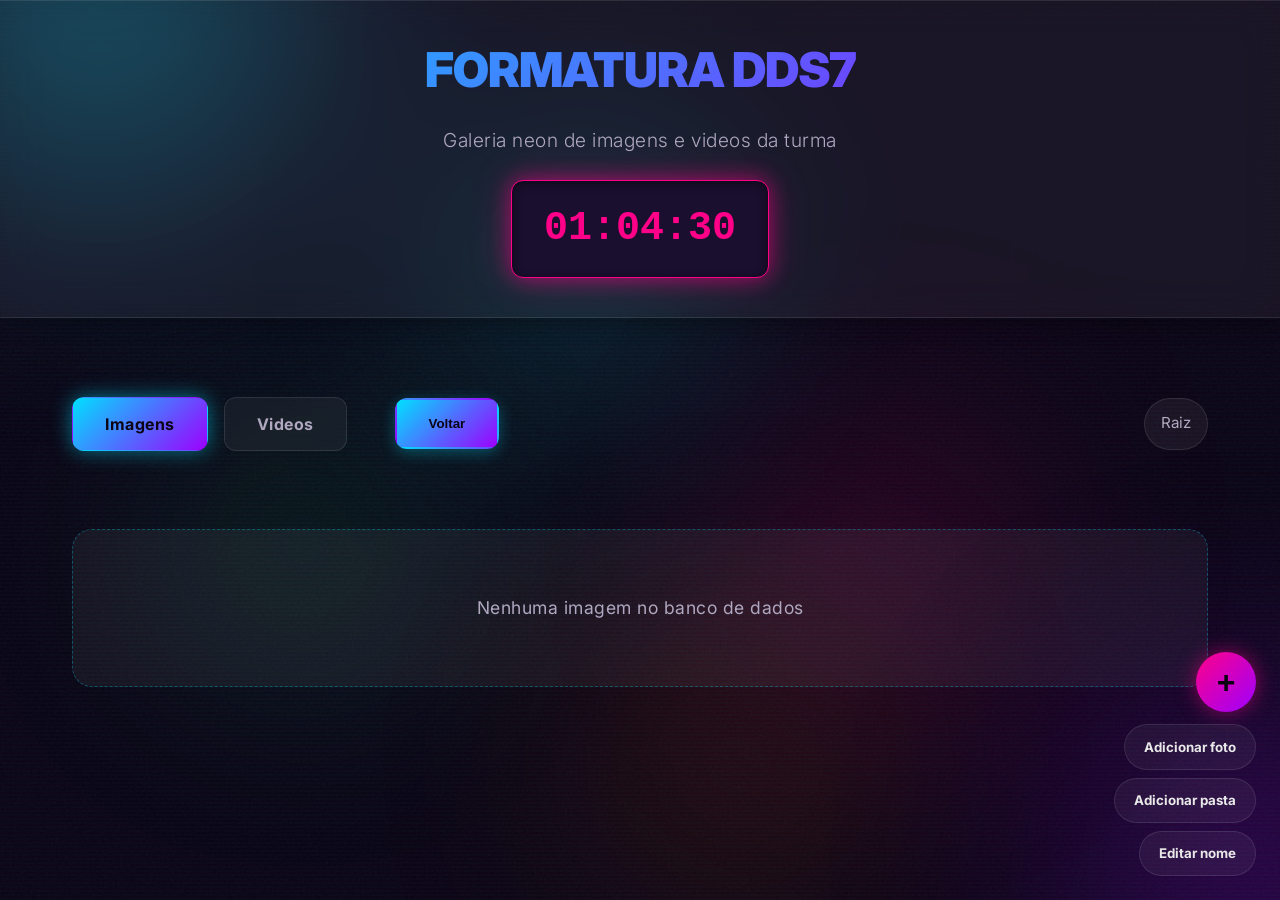
==== index.html @ ad230192 "inicio" ====
<!doctype html>
<html lang="pt-BR">
<head>
  <meta charset="UTF-8" />
  <meta name="viewport" content="width=device-width, initial-scale=1.0" />
  <title>GALERIA // DDS7</title>
  <link rel="preconnect" href="https://fonts.googleapis.com" />
  <link rel="preconnect" href="https://fonts.gstatic.com" crossorigin />
  <link href="https://fonts.googleapis.com/css2?family=Inter:wght@300;400;500;700;900&display=swap" rel="stylesheet" />
  <link rel="stylesheet" href="style.css" />
</head>
<body>
  <!-- Decorações de fundo do design system -->
  <div class="background-decoration" aria-hidden="true">
    <span class="gradient-orb orb-1"></span>
    <span class="gradient-orb orb-2"></span>
    <span class="gradient-orb orb-3"></span>
    <span class="gradient-orb orb-4"></span>
    <span class="gradient-orb orb-5"></span>
    <span class="gradient-orb orb-6"></span>
  </div>

  <div class="particles" aria-hidden="true">
    <span class="particle"></span>
    <span class="particle"></span>
    <span class="particle"></span>
    <span class="particle"></span>
    <span class="particle"></span>
    <span class="particle"></span>
    <span class="particle"></span>
    <span class="particle"></span>
    <span class="particle"></span>
    <span class="particle"></span>
    <span class="particle"></span>
    <span class="particle"></span>
    <span class="particle"></span>
    <span class="particle"></span>
    <span class="particle"></span>
  </div>

  <header class="header">
    <h1>FORMATURA DDS7</h1>
    <p>Galeria neon de imagens e videos da turma</p>
    <div id="clock" class="clock">00:00:00</div>
  </header>

  <main class="page">
    <div class="toolbar">
      <div class="toolbar-left">
        <div class="tabs" role="tablist" aria-label="Tipos de arquivo">
          <button class="tab-btn active" role="tab" aria-selected="true" aria-controls="panel-imagens" id="tab-imagens" data-tab="imagens">
            Imagens
          </button>
          <button class="tab-btn" role="tab" aria-selected="false" aria-controls="panel-videos" id="tab-videos" data-tab="videos">
            Videos
          </button>
        </div>
        <button id="backBtn" class="back-button" type="button" hidden>Voltar</button>
      </div>
      <div class="toolbar-right">
        <div id="folderPath" class="folder-path">Raiz</div>
      </div>
    </div>

    <section class="content">
      <div class="panel active" id="panel-imagens" role="tabpanel" aria-labelledby="tab-imagens">
        <div id="imageGallery" class="gallery-grid" aria-live="polite"></div>
        <p id="emptyImages" class="empty-state">Nenhuma imagem no banco de dados</p>
      </div>

      <div class="panel" id="panel-videos" role="tabpanel" aria-labelledby="tab-videos" hidden>
        <div id="videoGallery" class="gallery-grid" aria-live="polite"></div>
        <p id="emptyVideos" class="empty-state">Nenhum video no banco de dados</p>
      </div>
    </section>
  </main>

  <input id="fileInput" type="file" multiple hidden />

  <div class="fab-container" aria-label="Ações rápidas">
    <button id="fabToggleBtn" class="fab-btn" type="button" aria-expanded="false" aria-label="Abrir menu de ações">+</button>
    <div id="fabMenu" class="fab-menu" hidden>
      <button id="fabAddPhoto" class="fab-item" type="button">Adicionar foto</button>
      <button id="fabAddFolder" class="fab-item" type="button">Adicionar pasta</button>
      <button id="fabEditName" class="fab-item" type="button">Editar nome</button>
    </div>
  </div>

  <!-- Lightbox -->
  <div id="imageModal" class="modal" hidden>
    <div class="lightbox" role="dialog" aria-modal="true" aria-label="Visualizacao ampliada">
      <button id="closeImageModal" class="close-lightbox" type="button" aria-label="Fechar visualizacao">&times;</button>
      <div class="lightbox-stage">
        <button id="prevImageBtn" class="lightbox-nav lightbox-nav-prev" type="button" aria-label="Imagem anterior">&#8249;</button>
        <img id="lightboxImage" alt="Imagem ampliada" />
        <button id="nextImageBtn" class="lightbox-nav lightbox-nav-next" type="button" aria-label="Proxima imagem">&#8250;</button>
      </div>
      <p id="lightboxCaption"></p>
    </div>
  </div>

  <script src="script.js"></script>
</body>
</html>
---- style.css ----
/*
 * ============================================
 * ENHANCED CYBERPUNK LEARNING PLATFORM V2.0
 * Combinação de estética neon com plataforma educacional
 * Nova versão com recursos avançados e animações incríveis
 * ============================================
 */

/* ============================================
 * VARIÁVEIS DE DESIGN SYSTEM EXPANDIDAS
 * ============================================ */
:root {
  /* Cores Base - Fundo Escuro */
  --bg-dark-primary: #0a0414;
  --bg-dark-secondary: #1a0f2e;
  --bg-dark-tertiary: #2a1f3e;
  --bg-dark-quaternary: #3a2f4e;

  /* Cores Neon - Acentos Vibrantes */
  --color-electric-blue: #00e0ff;
  --color-cyber-purple: #9d00ff;
  --color-neon-pink: #ff0088;
  --color-neon-green: #00ff88;
  --color-neon-yellow: #ffea00;
  --color-neon-orange: #ff6b00;
  --color-neon-red: #ff0055;
  --color-neon-cyan: #00ffff;
  --color-neon-magenta: #ff00ff;

  /* Gradientes Dinâmicos */
  --gradient-primary: linear-gradient(135deg, var(--color-electric-blue), var(--color-cyber-purple));
  --gradient-secondary: linear-gradient(135deg, var(--color-neon-pink), var(--color-cyber-purple));
  --gradient-accent: linear-gradient(135deg, var(--color-neon-green), var(--color-electric-blue));
  --gradient-warm: linear-gradient(135deg, var(--color-neon-orange), var(--color-neon-pink));
  --gradient-rainbow: linear-gradient(
    135deg,
    var(--color-electric-blue),
    var(--color-cyber-purple),
    var(--color-neon-pink),
    var(--color-neon-orange)
  );
  --gradient-matrix: linear-gradient(180deg, var(--color-neon-green), var(--color-electric-blue));

  /* Fundos com Transparência */
  --bg-card-vibrant: linear-gradient(145deg, rgba(0, 224, 255, 0.08), rgba(157, 0, 255, 0.12));
  --bg-input-vibrant: rgba(0, 224, 255, 0.06);
  --bg-glass: rgba(255, 255, 255, 0.05);
  --bg-glass-hover: rgba(255, 255, 255, 0.08);
  --bg-glass-strong: rgba(255, 255, 255, 0.12);

  /* Cores de Texto */
  --text-light: #e8e8e8;
  --text-muted: #b0a8c0;
  --text-dark: #0a0414;
  --text-accent: var(--color-electric-blue);

  /* Bordas e Sombras */
  --border-vibrant: rgba(0, 224, 255, 0.3);
  --border-subtle: rgba(255, 255, 255, 0.1);
  --shadow-neon-blue: 0 0 20px rgba(0, 224, 255, 0.5);
  --shadow-neon-purple: 0 0 20px rgba(157, 0, 255, 0.5);
  --shadow-neon-pink: 0 0 20px rgba(255, 0, 136, 0.5);
  --shadow-neon-green: 0 0 20px rgba(0, 255, 136, 0.5);
  --shadow-card: 0 10px 40px rgba(0, 0, 0, 0.6);
  --shadow-card-hover: 0 15px 50px rgba(0, 0, 0, 0.8);
  --shadow-intense: 0 0 50px currentColor;

  /* Espaçamento e Tamanhos */
  --spacing-xs: 0.5rem;
  --spacing-sm: 1rem;
  --spacing-md: 1.5rem;
  --spacing-lg: 2rem;
  --spacing-xl: 3rem;
  --spacing-xxl: 4rem;
  --border-radius-sm: 8px;
  --border-radius-md: 12px;
  --border-radius-lg: 20px;
  --border-radius-xl: 30px;

  /* Transições */
  --transition-fast: 0.2s ease;
  --transition-normal: 0.3s ease;
  --transition-slow: 0.5s ease;
  --transition-bounce: 0.5s cubic-bezier(0.68, -0.55, 0.265, 1.55);
}

/* ============================================
 * RESET E BASE
 * ============================================ */
* {
  margin: 0;
  padding: 0;
  box-sizing: border-box;
}

html {
  scroll-behavior: smooth;
}

body {
  font-family: "Inter", "Segoe UI", system-ui, -apple-system, sans-serif;
  background-color: var(--bg-dark-primary);
  color: var(--text-light);
  min-height: 100vh;
  line-height: 1.6;
  overflow-x: hidden;
  position: relative;
  -webkit-font-smoothing: antialiased;
  -moz-osx-font-smoothing: grayscale;
}

/* Efeito de Granulação de Fundo melhorado */
body::after {
  content: "";
  position: fixed;
  top: 0;
  left: 0;
  width: 100%;
  height: 100%;
  background-image: url('data:image/svg+xml;utf8,<svg xmlns="http://www.w3.org/2000/svg" viewBox="0 0 500 500"><filter id="noise"><feTurbulence type="fractalNoise" baseFrequency="0.7" numOctaves="4" stitchTiles="stitch"/><feColorMatrix type="saturate" values="0"/></filter><rect width="100%" height="100%" filter="url(%23noise)" opacity="0.04"/></svg>');
  pointer-events: none;
  z-index: 1;
  animation: grainShift 8s steps(10) infinite;
}

@keyframes grainShift {
  0%,
  100% {
    transform: translate(0, 0);
  }
  10% {
    transform: translate(-5%, -10%);
  }
  20% {
    transform: translate(-15%, 5%);
  }
  30% {
    transform: translate(7%, -25%);
  }
  40% {
    transform: translate(-5%, 25%);
  }
  50% {
    transform: translate(15%, 10%);
  }
  60% {
    transform: translate(15%, -15%);
  }
  70% {
    transform: translate(-10%, 15%);
  }
  80% {
    transform: translate(5%, -5%);
  }
  90% {
    transform: translate(-15%, -25%);
  }
}

/* Scanlines cyberpunk adicionadas */
body::before {
  content: "";
  position: fixed;
  top: 0;
  left: 0;
  width: 100%;
  height: 100%;
  background: repeating-linear-gradient(
    0deg,
    transparent 0px,
    rgba(0, 224, 255, 0.03) 1px,
    transparent 2px,
    transparent 4px
  );
  pointer-events: none;
  z-index: 2;
  animation: scanline 8s linear infinite;
}

@keyframes scanline {
  0% {
    transform: translateY(0);
  }
  100% {
    transform: translateY(10px);
  }
}

/* ============================================
 * SISTEMA DE PARTÍCULAS FLUTUANTES MELHORADO
 * ============================================ */
.particles {
  position: fixed;
  top: 0;
  left: 0;
  width: 100%;
  height: 100%;
  z-index: 2;
  pointer-events: none;
  overflow: hidden;
}

.particle {
  position: absolute;
  width: 4px;
  height: 4px;
  background: var(--color-electric-blue);
  border-radius: 50%;
  box-shadow: 0 0 10px currentColor, 0 0 20px currentColor, 0 0 30px currentColor;
  animation: particleFloat 15s infinite ease-in-out;
  opacity: 0;
}

.particle:nth-child(odd) {
  background: var(--color-cyber-purple);
}

.particle:nth-child(3n) {
  background: var(--color-neon-pink);
}

.particle:nth-child(5n) {
  background: var(--color-neon-green);
  width: 3px;
  height: 3px;
}

/* Variações de animação para cada partícula */
.particle:nth-child(1) {
  left: 5%;
  animation-delay: 0s;
  animation-duration: 12s;
}
.particle:nth-child(2) {
  left: 15%;
  animation-delay: 2s;
  animation-duration: 15s;
}
.particle:nth-child(3) {
  left: 25%;
  animation-delay: 4s;
  animation-duration: 18s;
}
.particle:nth-child(4) {
  left: 35%;
  animation-delay: 1s;
  animation-duration: 14s;
}
.particle:nth-child(5) {
  left: 45%;
  animation-delay: 3s;
  animation-duration: 16s;
}
.particle:nth-child(6) {
  left: 55%;
  animation-delay: 5s;
  animation-duration: 13s;
}
.particle:nth-child(7) {
  left: 65%;
  animation-delay: 2.5s;
  animation-duration: 17s;
}
.particle:nth-child(8) {
  left: 75%;
  animation-delay: 4.5s;
  animation-duration: 15s;
}
.particle:nth-child(9) {
  left: 85%;
  animation-delay: 1.5s;
  animation-duration: 19s;
}
.particle:nth-child(10) {
  left: 95%;
  animation-delay: 3.5s;
  animation-duration: 14s;
}
.particle:nth-child(11) {
  left: 10%;
  animation-delay: 6s;
  animation-duration: 20s;
}
.particle:nth-child(12) {
  left: 30%;
  animation-delay: 7s;
  animation-duration: 13s;
}
.particle:nth-child(13) {
  left: 50%;
  animation-delay: 8s;
  animation-duration: 16s;
}
.particle:nth-child(14) {
  left: 70%;
  animation-delay: 9s;
  animation-duration: 14s;
}
.particle:nth-child(15) {
  left: 90%;
  animation-delay: 10s;
  animation-duration: 18s;
}

@keyframes particleFloat {
  0% {
    transform: translateY(100vh) scale(0) rotate(0deg);
    opacity: 0;
  }
  10% {
    opacity: 1;
  }
  90% {
    opacity: 1;
  }
  100% {
    transform: translateY(-100vh) scale(1.5) rotate(360deg);
    opacity: 0;
  }
}

/* ============================================
 * DECORAÇÕES DE FUNDO - ORBS FLUTUANTES MELHORADOS
 * ============================================ */
.background-decoration {
  position: fixed;
  top: 0;
  left: 0;
  width: 100%;
  height: 100%;
  z-index: 0;
  pointer-events: none;
  overflow: hidden;
}

.gradient-orb {
  position: absolute;
  border-radius: 50%;
  filter: blur(120px);
  opacity: 0.4;
  animation: orbFloat 30s infinite ease-in-out;
  will-change: transform;
}

@keyframes orbFloat {
  0%,
  100% {
    transform: translate(0, 0) scale(1);
    opacity: 0.4;
  }
  25% {
    opacity: 0.5;
  }
  33% {
    transform: translate(80px, -60px) scale(1.1);
  }
  50% {
    opacity: 0.35;
  }
  66% {
    transform: translate(-70px, 50px) scale(0.9);
  }
  75% {
    opacity: 0.45;
  }
}

.orb-1 {
  background: radial-gradient(circle, var(--color-electric-blue) 0%, transparent 70%);
  width: 600px;
  height: 600px;
  top: -300px;
  left: -200px;
  animation-delay: 0s;
}

.orb-2 {
  background: radial-gradient(circle, var(--color-cyber-purple) 0%, transparent 70%);
  width: 550px;
  height: 550px;
  bottom: -250px;
  right: -250px;
  animation-delay: 10s;
}

.orb-3 {
  background: radial-gradient(circle, var(--color-neon-pink) 0%, transparent 70%);
  width: 400px;
  height: 400px;
  top: 40%;
  right: 15%;
  opacity: 0.3;
  animation-delay: 20s;
}

.orb-4 {
  background: radial-gradient(circle, var(--color-neon-green) 0%, transparent 70%);
  width: 350px;
  height: 350px;
  bottom: 20%;
  left: 10%;
  opacity: 0.25;
  animation-delay: 15s;
}

/* Novos orbs adicionados */
.orb-5 {
  background: radial-gradient(circle, var(--color-neon-orange) 0%, transparent 70%);
  width: 450px;
  height: 450px;
  top: 60%;
  left: 40%;
  opacity: 0.2;
  animation-delay: 25s;
}

.orb-6 {
  background: radial-gradient(circle, var(--color-neon-cyan) 0%, transparent 70%);
  width: 380px;
  height: 380px;
  top: 10%;
  right: 40%;
  opacity: 0.3;
  animation-delay: 30s;
}

/* ============================================
 * HEADER - CABEÇALHO PRINCIPAL APRIMORADO
 * ============================================ */
.header {
  background: var(--bg-glass);
  backdrop-filter: blur(20px) brightness(1.1);
  padding: var(--spacing-lg);
  text-align: center;
  box-shadow: 0 4px 20px rgba(0, 0, 0, 0.3), inset 0 1px 0 rgba(255, 255, 255, 0.1);
  border-bottom: 1px solid var(--border-subtle);
  position: relative;
  z-index: 100;
  animation: slideDown 0.6s ease-out;
  overflow: hidden;
}

/* Efeito de hologram scanning no header */
.header::after {
  content: "";
  position: absolute;
  top: -100%;
  left: 0;
  width: 100%;
  height: 100%;
  background: linear-gradient(180deg, transparent, rgba(0, 224, 255, 0.1), transparent);
  animation: hologramScan 6s ease-in-out infinite;
}

@keyframes hologramScan {
  0%,
  100% {
    top: -100%;
  }
  50% {
    top: 100%;
  }
}

@keyframes slideDown {
  from {
    transform: translateY(-100%);
    opacity: 0;
  }
  to {
    transform: translateY(0);
    opacity: 1;
  }
}

.header h1 {
  font-size: 3rem;
  font-weight: 900;
  background: var(--gradient-primary);
  -webkit-background-clip: text;
  -webkit-text-fill-color: transparent;
  background-clip: text;
  margin-bottom: var(--spacing-sm);
  animation: textGlow 3s ease-in-out infinite;
  letter-spacing: -1px;
  position: relative;
  z-index: 1;
}

@keyframes textGlow {
  0%,
  100% {
    filter: brightness(1) drop-shadow(0 0 10px rgba(0, 224, 255, 0.3));
  }
  50% {
    filter: brightness(1.3) drop-shadow(0 0 20px rgba(157, 0, 255, 0.5));
  }
}

.header p {
  color: var(--text-muted);
  font-size: 1.2rem;
  font-weight: 300;
  letter-spacing: 0.5px;
  position: relative;
  z-index: 1;
}

/* Relógio Digital Neon com mais efeitos */
.clock {
  margin-top: var(--spacing-md);
  font-size: 2.5rem;
  font-weight: 700;
  color: var(--color-neon-pink);
  font-family: "Courier New", "Consolas", monospace;
  background: var(--bg-dark-secondary);
  padding: var(--spacing-sm) var(--spacing-lg);
  border-radius: var(--border-radius-md);
  display: inline-block;
  box-shadow: inset 0 2px 10px rgba(0, 0, 0, 0.5), var(--shadow-neon-pink), 0 0 40px rgba(255, 0, 136, 0.3);
  border: 1px solid var(--color-neon-pink);
  position: relative;
  overflow: hidden;
  z-index: 1;
}

.clock::before {
  content: "";
  position: absolute;
  top: 0;
  left: -100%;
  width: 100%;
  height: 100%;
  background: linear-gradient(90deg, transparent, rgba(255, 0, 136, 0.3), transparent);
  animation: clockScan 3s linear infinite;
}

/* Efeito de digits pulsando */
.clock::after {
  content: "";
  position: absolute;
  inset: -2px;
  background: conic-gradient(from 180deg, var(--color-neon-pink), var(--color-neon-orange), var(--color-neon-pink));
  border-radius: var(--border-radius-md);
  z-index: -1;
  opacity: 0;
  animation: clockGlow 2s ease-in-out infinite;
}

@keyframes clockScan {
  to {
    left: 100%;
  }
}

@keyframes clockGlow {
  0%,
  100% {
    opacity: 0;
  }
  50% {
    opacity: 0.3;
  }
}

/* ============================================
 * CONTAINER E GRID DE CARDS
 * ============================================ */
.container {
  max-width: 1200px;
  margin: 0 auto;
  display: grid;
  grid-template-columns: repeat(auto-fit, minmax(300px, 1fr));
  gap: var(--spacing-lg);
  padding: var(--spacing-xl) var(--spacing-lg);
  position: relative;
  z-index: 10;
}

/* ============================================
 * CARDS - SISTEMA DE CARTÕES APRIMORADO
 * ============================================ */
.card {
  background: var(--bg-card-vibrant);
  backdrop-filter: blur(15px);
  padding: var(--spacing-lg);
  border-radius: var(--border-radius-lg);
  border: 1px solid var(--border-vibrant);
  box-shadow: var(--shadow-card);
  cursor: pointer;
  transition: all var(--transition-normal);
  position: relative;
  overflow: hidden;
  min-height: 180px;
  display: flex;
  flex-direction: column;
  animation: fadeInUp 0.6s ease-out backwards;
}

/* Animação de entrada escalonada */
.card:nth-child(1) {
  animation-delay: 0.1s;
}
.card:nth-child(2) {
  animation-delay: 0.2s;
}
.card:nth-child(3) {
  animation-delay: 0.3s;
}
.card:nth-child(4) {
  animation-delay: 0.4s;
}
.card:nth-child(5) {
  animation-delay: 0.5s;
}
.card:nth-child(6) {
  animation-delay: 0.6s;
}
.card:nth-child(7) {
  animation-delay: 0.7s;
}
.card:nth-child(8) {
  animation-delay: 0.8s;
}

@keyframes fadeInUp {
  from {
    opacity: 0;
    transform: translateY(30px);
  }
  to {
    opacity: 1;
    transform: translateY(0);
  }
}

/* Borda animada no hover melhorada */
.card::before {
  content: "";
  position: absolute;
  inset: -2px;
  border-radius: var(--border-radius-lg);
  background: conic-gradient(
    from 180deg at 50% 50%,
    var(--color-electric-blue) 0deg,
    var(--color-cyber-purple) 90deg,
    var(--color-neon-pink) 180deg,
    var(--color-neon-green) 270deg,
    var(--color-electric-blue) 360deg
  );
  opacity: 0;
  z-index: -1;
  transition: opacity var(--transition-normal);
  animation: borderRotate 8s linear infinite;
  animation-play-state: paused;
}

@keyframes borderRotate {
  to {
    transform: rotate(360deg);
  }
}

.card:hover::before {
  opacity: 0.7;
  animation-play-state: running;
}

/* Efeito de reflexo de luz ao passar o mouse */
.card::after {
  content: "";
  position: absolute;
  top: -50%;
  left: -50%;
  width: 200%;
  height: 200%;
  background: radial-gradient(circle, rgba(255, 255, 255, 0.15), transparent 50%);
  opacity: 0;
  transition: opacity var(--transition-normal);
  pointer-events: none;
}

.card:hover::after {
  opacity: 1;
  animation: lightSweep 1.5s ease-out;
}

@keyframes lightSweep {
  0% {
    transform: translate(-50%, -50%);
  }
  100% {
    transform: translate(50%, 50%);
  }
}

.card:hover {
  transform: translateY(-10px) scale(1.02);
  box-shadow: var(--shadow-card-hover), var(--shadow-neon-purple), 0 0 60px rgba(157, 0, 255, 0.4);
  border-color: var(--color-cyber-purple);
}

.card-icon {
  font-size: 3rem;
  margin-bottom: var(--spacing-sm);
  filter: drop-shadow(0 0 10px currentColor);
  animation: iconFloat 3s ease-in-out infinite;
  transition: all var(--transition-normal);
}

.card:hover .card-icon {
  filter: drop-shadow(0 0 20px currentColor) drop-shadow(0 0 40px currentColor);
  transform: scale(1.1) rotate(5deg);
}

@keyframes iconFloat {
  0%,
  100% {
    transform: translateY(0);
  }
  50% {
    transform: translateY(-8px);
  }
}

.card h2 {
  color: var(--text-light);
  font-size: 1.5rem;
  font-weight: 700;
  margin-bottom: var(--spacing-xs);
  text-shadow: 0 2px 10px rgba(0, 0, 0, 0.5);
  transition: all var(--transition-normal);
}

.card:hover h2 {
  color: var(--color-electric-blue);
  text-shadow: 0 0 15px rgba(0, 224, 255, 0.5);
}

.card p {
  color: var(--text-muted);
  font-size: 1rem;
  line-height: 1.6;
  flex-grow: 1;
}

/* Botão de deletar card */
.card-delete {
  position: absolute;
  top: var(--spacing-sm);
  right: var(--spacing-sm);
  background: var(--gradient-warm);
  color: white;
  border: none;
  border-radius: 50%;
  width: 36px;
  height: 36px;
  font-size: 1.3rem;
  cursor: pointer;
  display: none;
  align-items: center;
  justify-content: center;
  transition: all var(--transition-normal);
  z-index: 10;
  box-shadow: 0 4px 15px rgba(255, 0, 0, 0.4);
}

.card:hover .card-delete {
  display: flex;
  animation: bounceIn 0.4s ease-out;
}

@keyframes bounceIn {
  0% {
    transform: scale(0);
  }
  50% {
    transform: scale(1.2);
  }
  100% {
    transform: scale(1);
  }
}

.card-delete:hover {
  transform: scale(1.15) rotate(90deg);
  box-shadow: 0 6px 20px rgba(255, 0, 0, 0.6);
}

/* Card de adicionar novo aprimorado */
.card-add {
  border: 2px dashed var(--color-electric-blue);
  background: var(--bg-glass);
  opacity: 0.7;
  justify-content: center;
  align-items: center;
  text-align: center;
  position: relative;
}

.card-add::before {
  background: conic-gradient(
    from 180deg at 50% 50%,
    var(--color-electric-blue) 0deg,
    var(--color-neon-green) 180deg,
    var(--color-electric-blue) 360deg
  );
}

.card-add:hover {
  opacity: 1;
  background: var(--bg-glass-hover);
  border-color: var(--color-neon-pink);
  border-style: solid;
}

/* ============================================
 * PÁGINAS DE CONTEÚDO
 * ============================================ */
.content-page {
  background: var(--bg-card-vibrant);
  backdrop-filter: blur(20px);
  max-width: 1000px;
  margin: var(--spacing-xl) auto;
  padding: var(--spacing-xl);
  border-radius: var(--border-radius-lg);
  box-shadow: var(--shadow-card), var(--shadow-neon-blue);
  border: 1px solid var(--border-vibrant);
  position: relative;
  z-index: 10;
  animation: fadeInUp 0.8s ease-out;
}

/* Botão de voltar com mais estilo */
.back-button {
  display: inline-flex;
  align-items: center;
  gap: var(--spacing-xs);
  background: var(--gradient-primary);
  color: var(--text-dark);
  padding: var(--spacing-sm) var(--spacing-lg);
  border-radius: var(--border-radius-md);
  text-decoration: none;
  margin: var(--spacing-lg);
  transition: all var(--transition-normal);
  font-weight: 700;
  cursor: pointer;
  box-shadow: 0 4px 15px rgba(0, 224, 255, 0.3);
  position: relative;
  overflow: hidden;
  border: 2px solid transparent;
}

.back-button::before {
  content: "";
  position: absolute;
  top: 0;
  left: -100%;
  width: 100%;
  height: 100%;
  background: linear-gradient(90deg, transparent, rgba(255, 255, 255, 0.4), transparent);
  transition: left 0.5s ease;
}

.back-button:hover::before {
  left: 100%;
}

.back-button:hover {
  transform: translateX(-5px) scale(1.05);
  box-shadow: 0 6px 20px rgba(157, 0, 255, 0.5), 0 0 40px rgba(0, 224, 255, 0.3);
  border-color: var(--color-cyber-purple);
}

.back-button:active {
  transform: translateX(-3px) scale(1);
}

/* ============================================
 * SEÇÕES DE CÓDIGO
 * ============================================ */
.code-section {
  background: var(--bg-dark-secondary);
  border-left: 4px solid var(--color-electric-blue);
  padding: var(--spacing-lg);
  margin: var(--spacing-lg) 0;
  border-radius: var(--border-radius-md);
  overflow-x: auto;
  box-shadow: inset 0 2px 10px rgba(0, 0, 0, 0.5);
  position: relative;
}

.code-section::before {
  content: "";
  position: absolute;
  top: 0;
  left: 0;
  width: 4px;
  height: 100%;
  background: var(--gradient-primary);
  animation: codePulse 2s ease-in-out infinite;
}

@keyframes codePulse {
  0%,
  100% {
    opacity: 1;
  }
  50% {
    opacity: 0.5;
  }
}

.code-section h2 {
  color: var(--color-electric-blue);
  margin-bottom: var(--spacing-sm);
  font-size: 1.5rem;
  text-shadow: 0 0 10px rgba(0, 224, 255, 0.5);
}

.code-section pre {
  background: #1e1e1e;
  color: #d4d4d4;
  padding: var(--spacing-md);
  border-radius: var(--border-radius-sm);
  overflow-x: auto;
  font-family: "Fira Code", "Consolas", "Monaco", monospace;
  font-size: 0.95rem;
  line-height: 1.6;
  border: 1px solid rgba(0, 224, 255, 0.2);
  box-shadow: 0 4px 15px rgba(0, 0, 0, 0.3);
}

.code-section code {
  font-family: inherit;
}

.code-section-header {
  display: flex;
  justify-content: space-between;
  align-items: center;
  margin-bottom: var(--spacing-sm);
  flex-wrap: wrap;
  gap: var(--spacing-sm);
}

/* ============================================
 * SEÇÕES DE EXEMPLO E DICAS
 * ============================================ */
.example-section {
  background: linear-gradient(145deg, rgba(0, 224, 255, 0.1), rgba(0, 255, 136, 0.1));
  padding: var(--spacing-lg);
  border-radius: var(--border-radius-md);
  margin: var(--spacing-lg) 0;
  border: 2px solid var(--color-neon-green);
  box-shadow: 0 0 20px rgba(0, 255, 136, 0.2);
  position: relative;
  overflow: hidden;
}

/* Brilho animado nas seções */
.example-section::before {
  content: "";
  position: absolute;
  top: -50%;
  left: -50%;
  width: 200%;
  height: 200%;
  background: conic-gradient(from 0deg, transparent 0deg, rgba(0, 255, 136, 0.2) 45deg, transparent 90deg);
  animation: sectionGlow 6s linear infinite;
}

@keyframes sectionGlow {
  to {
    transform: rotate(360deg);
  }
}

.example-section h2 {
  color: var(--color-neon-green);
  margin-bottom: var(--spacing-sm);
  font-size: 1.5rem;
  text-shadow: 0 0 10px rgba(0, 255, 136, 0.5);
  position: relative;
  z-index: 1;
}

.example-section > *:not(h2) {
  position: relative;
  z-index: 1;
}

.tips {
  background: linear-gradient(145deg, rgba(255, 234, 0, 0.1), rgba(255, 107, 0, 0.1));
  padding: var(--spacing-lg);
  border-radius: var(--border-radius-md);
  margin: var(--spacing-lg) 0;
  border-left: 4px solid var(--color-neon-yellow);
  box-shadow: 0 0 20px rgba(255, 234, 0, 0.2);
  position: relative;
}

.tips::after {
  content: "💡";
  position: absolute;
  top: var(--spacing-md);
  right: var(--spacing-md);
  font-size: 2rem;
  opacity: 0.3;
  animation: tipsPulse 2s ease-in-out infinite;
}

@keyframes tipsPulse {
  0%,
  100% {
    transform: scale(1);
    opacity: 0.3;
  }
  50% {
    transform: scale(1.2);
    opacity: 0.5;
  }
}

.tips h2 {
  color: var(--color-neon-yellow);
  margin-bottom: var(--spacing-sm);
  font-size: 1.5rem;
  text-shadow: 0 0 10px rgba(255, 234, 0, 0.5);
}

.tips ul {
  margin-left: var(--spacing-lg);
  color: var(--text-light);
}

.tips li {
  margin-bottom: var(--spacing-xs);
  line-height: 1.7;
  position: relative;
}

.tips li::marker {
  color: var(--color-neon-yellow);
}

/* ============================================
 * FORMULÁRIOS APRIMORADOS
 * ============================================ */
.add-topic-container {
  max-width: 900px;
  margin: 0 auto;
  background: var(--bg-card-vibrant);
  backdrop-filter: blur(20px);
  padding: var(--spacing-xl);
  border-radius: var(--border-radius-lg);
  box-shadow: var(--shadow-card), var(--shadow-neon-purple);
  border: 1px solid var(--border-vibrant);
  position: relative;
  z-index: 10;
  animation: fadeInUp 0.8s ease-out;
}

.add-topic-container h1 {
  background: var(--gradient-primary);
  -webkit-background-clip: text;
  -webkit-text-fill-color: transparent;
  background-clip: text;
  text-align: center;
  margin-bottom: var(--spacing-sm);
  font-size: 2.5rem;
  font-weight: 900;
}

.add-topic-container .subtitle {
  text-align: center;
  color: var(--text-muted);
  margin-bottom: var(--spacing-xl);
  font-size: 1.1rem;
}

.add-form {
  display: flex;
  flex-direction: column;
  gap: var(--spacing-lg);
}

.form-group {
  display: flex;
  flex-direction: column;
  gap: var(--spacing-xs);
  position: relative;
  transition: all var(--transition-normal);
}

.form-group.focused {
  transform: translateX(5px);
}

.form-group label {
  color: var(--text-light);
  font-weight: 600;
  font-size: 1rem;
  text-transform: uppercase;
  letter-spacing: 1.5px;
  transition: all var(--transition-normal);
}

.form-group.focused label {
  color: var(--color-neon-pink);
  text-shadow: 0 0 10px rgba(255, 0, 136, 0.5);
}

.form-group input,
.form-group textarea,
.form-group select {
  background: var(--bg-input-vibrant);
  border: 1px solid var(--border-vibrant);
  border-radius: var(--border-radius-md);
  padding: var(--spacing-sm) var(--spacing-md);
  font-family: inherit;
  font-size: 1rem;
  color: var(--text-light);
  transition: all var(--transition-normal);
  box-shadow: inset 0 0 10px rgba(0, 224, 255, 0.1);
}

.form-group input:hover,
.form-group textarea:hover,
.form-group select:hover {
  border-color: var(--color-cyber-purple);
  box-shadow: inset 0 0 15px rgba(0, 224, 255, 0.2), 0 0 10px rgba(157, 0, 255, 0.2);
}

.form-group input:focus,
.form-group textarea:focus,
.form-group select:focus {
  outline: none;
  border-color: var(--color-neon-pink);
  box-shadow: 0 0 0 4px rgba(255, 0, 136, 0.2), 0 0 15px var(--color-neon-pink);
  transform: scale(1.01);
}

.form-group textarea {
  font-family: "Fira Code", "Consolas", monospace;
  min-height: 180px;
  resize: vertical;
}

.form-group input::placeholder,
.form-group textarea::placeholder {
  color: var(--text-muted);
  opacity: 0.7;
}

.form-group small {
  color: var(--text-muted);
  font-size: 0.85rem;
  font-style: italic;
}

/* ============================================
 * BOTÕES APRIMORADOS
 * ============================================ */
.form-actions {
  display: flex;
  gap: var(--spacing-md);
  justify-content: center;
  margin-top: var(--spacing-lg);
  flex-wrap: wrap;
}

.btn-save,
.btn-edit,
.btn-add-block {
  padding: var(--spacing-sm) var(--spacing-xl);
  border: none;
  border-radius: var(--border-radius-lg);
  font-size: 1.1rem;
  font-weight: 700;
  cursor: pointer;
  transition: all var(--transition-normal);
  background: var(--gradient-primary);
  color: var(--text-dark);
  box-shadow: 0 6px 20px rgba(0, 224, 255, 0.4);
  position: relative;
  overflow: hidden;
}

.btn-save::before,
.btn-edit::before,
.btn-add-block::before {
  content: "";
  position: absolute;
  top: 0;
  left: -100%;
  width: 100%;
  height: 100%;
  background: linear-gradient(90deg, transparent, rgba(255, 255, 255, 0.5), transparent);
  transition: left 0.6s ease;
}

.btn-save:hover::before,
.btn-edit:hover::before,
.btn-add-block:hover::before {
  left: 100%;
}

.btn-save:hover,
.btn-edit:hover,
.btn-add-block:hover {
  transform: translateY(-3px) scale(1.02);
  box-shadow: 0 10px 30px rgba(157, 0, 255, 0.6), 0 0 40px rgba(0, 224, 255, 0.4);
}

.btn-save:active,
.btn-edit:active,
.btn-add-block:active {
  transform: translateY(0);
}

.btn-save:disabled,
.btn-add-block:disabled {
  opacity: 0.5;
  cursor: not-allowed;
  transform: none;
}

.btn-cancel {
  padding: var(--spacing-sm) var(--spacing-xl);
  border: 2px solid var(--border-vibrant);
  border-radius: var(--border-radius-lg);
  font-size: 1.1rem;
  font-weight: 700;
  cursor: pointer;
  transition: all var(--transition-normal);
  background: transparent;
  color: var(--text-light);
}

.btn-cancel:hover {
  background: var(--bg-glass-hover);
  border-color: var(--color-cyber-purple);
  transform: translateY(-2px);
  box-shadow: 0 8px 25px rgba(157, 0, 255, 0.3);
}

.btn-delete,
.btn-remove-code-block,
.btn-remove-block {
  background: var(--gradient-warm);
  color: white;
  border: none;
  padding: var(--spacing-xs) var(--spacing-md);
  border-radius: var(--border-radius-sm);
  cursor: pointer;
  font-size: 0.95rem;
  font-weight: 600;
  transition: all var(--transition-normal);
  box-shadow: 0 4px 15px rgba(255, 0, 0, 0.3);
}

.btn-delete:hover,
.btn-remove-code-block:hover,
.btn-remove-block:hover {
  transform: translateY(-2px) scale(1.05);
  box-shadow: 0 6px 20px rgba(255, 0, 0, 0.5);
}

/* ============================================
 * BLOCOS DE CÓDIGO E PREVIEW
 * ============================================ */
.code-block {
  background: var(--bg-dark-secondary);
  border: 2px solid var(--color-electric-blue);
  border-radius: var(--border-radius-md);
  padding: var(--spacing-lg);
  margin-bottom: var(--spacing-lg);
  position: relative;
  box-shadow: 0 0 20px rgba(0, 224, 255, 0.2);
}

.code-block-header {
  display: flex;
  justify-content: space-between;
  align-items: center;
  margin-bottom: var(--spacing-md);
  flex-wrap: wrap;
  gap: var(--spacing-sm);
}

.code-block-header h3 {
  color: var(--color-electric-blue);
  margin: 0;
  text-shadow: 0 0 10px rgba(0, 224, 255, 0.5);
}

.add-block-buttons {
  display: flex;
  gap: var(--spacing-sm);
  justify-content: center;
  margin: var(--spacing-lg) 0;
  flex-wrap: wrap;
}

.code-textarea {
  font-family: "Fira Code", "Consolas", monospace !important;
  font-size: 0.95rem;
  line-height: 1.6;
}

.code-type-select {
  cursor: pointer;
}

/* ============================================
 * EXPLICAÇÕES ESTRUTURADAS
 * ============================================ */
.structured-explanation {
  background: var(--bg-dark-primary);
  padding: var(--spacing-lg);
  border-radius: var(--border-radius-md);
  margin-top: var(--spacing-md);
  border: 1px solid var(--border-vibrant);
}

.explanation-item {
  margin-bottom: var(--spacing-md);
  padding: var(--spacing-md);
  background: rgba(255, 255, 255, 0.03);
  border-radius: var(--border-radius-sm);
  border-left: 3px solid var(--color-electric-blue);
  transition: all var(--transition-normal);
}

.explanation-item:hover {
  background: rgba(255, 255, 255, 0.05);
  border-left-width: 5px;
  transform: translateX(5px);
}

.explanation-item h4 {
  color: var(--color-electric-blue);
  margin-bottom: var(--spacing-xs);
  font-size: 1.1rem;
  text-shadow: 0 0 5px rgba(0, 224, 255, 0.3);
}

.explanation-item p {
  color: var(--text-light);
  line-height: 1.7;
  margin: 0;
}

.custom-explanation {
  background: linear-gradient(145deg, rgba(157, 0, 255, 0.1), rgba(255, 0, 136, 0.1));
  padding: var(--spacing-md);
  border-radius: var(--border-radius-sm);
  margin-top: var(--spacing-md);
  border-left: 4px solid var(--color-cyber-purple);
}

.custom-explanation h3 {
  color: var(--color-cyber-purple);
  margin-bottom: var(--spacing-sm);
  text-shadow: 0 0 10px rgba(157, 0, 255, 0.5);
}

.custom-explanation p {
  color: var(--text-light);
  line-height: 1.7;
}

/* ============================================
 * TABELAS DE REFERÊNCIA APRIMORADAS
 * ============================================ */
.reference-table {
  margin-top: var(--spacing-md);
  overflow-x: auto;
}

.reference-table h4 {
  color: var(--color-neon-yellow);
  margin-bottom: var(--spacing-sm);
  text-shadow: 0 0 10px rgba(255, 234, 0, 0.5);
}

.reference-table table {
  width: 100%;
  border-collapse: collapse;
  background: var(--bg-dark-primary);
  border-radius: var(--border-radius-sm);
  overflow: hidden;
}

.reference-table th,
.reference-table td {
  padding: var(--spacing-sm) var(--spacing-md);
  text-align: left;
  border-bottom: 1px solid var(--border-subtle);
  transition: all var(--transition-fast);
}

.reference-table th {
  background: var(--gradient-primary);
  color: var(--text-dark);
  font-weight: 700;
  text-transform: uppercase;
  letter-spacing: 1px;
}

.reference-table td {
  color: var(--text-light);
}

.reference-table code {
  background: var(--bg-dark-secondary);
  padding: 2px 8px;
  border-radius: 4px;
  font-family: "Fira Code", "Consolas", monospace;
  color: var(--color-electric-blue);
  border: 1px solid var(--border-vibrant);
}

.reference-table tr:hover {
  background: rgba(0, 224, 255, 0.05);
  transform: scale(1.01);
  box-shadow: 0 4px 15px rgba(0, 224, 255, 0.1);
}

/* ============================================
 * CÓDIGO ANIMADO LINHA POR LINHA
 * ============================================ */
.animated-code-container {
  display: grid;
  grid-template-columns: 1fr 350px;
  gap: var(--spacing-md);
  background: var(--bg-dark-primary);
  border-radius: var(--border-radius-md);
  padding: var(--spacing-md);
  margin: var(--spacing-md) 0;
  border: 1px solid var(--border-vibrant);
}

.code-lines {
  background: #1e1e1e;
  border-radius: var(--border-radius-sm);
  padding: var(--spacing-md);
  overflow-x: auto;
  font-family: "Fira Code", "Consolas", monospace;
  font-size: 0.95rem;
  line-height: 1.8;
}

.code-line {
  display: flex;
  align-items: flex-start;
  padding: 4px 8px;
  border-radius: 4px;
  transition: all var(--transition-fast);
  cursor: pointer;
  position: relative;
}

.code-line:hover {
  background: rgba(0, 224, 255, 0.1);
}

.code-line.highlighted {
  background: rgba(0, 224, 255, 0.15);
  border-left: 3px solid var(--color-electric-blue);
  padding-left: 5px;
  box-shadow: 0 0 15px rgba(0, 224, 255, 0.3);
}

.code-line.empty-line {
  min-height: 1.8em;
  cursor: default;
}

.code-line.empty-line:hover {
  background: transparent;
}

.line-number {
  color: var(--text-muted);
  min-width: 40px;
  text-align: right;
  margin-right: var(--spacing-sm);
  user-select: none;
  opacity: 0.6;
}

.code-line:hover .line-number {
  color: var(--color-electric-blue);
  opacity: 1;
}

.line-content {
  color: #d4d4d4;
  flex: 1;
  white-space: pre;
}

.line-indicator {
  margin-left: var(--spacing-sm);
  opacity: 0;
  transition: opacity var(--transition-fast);
  font-size: 0.9rem;
}

.code-line:hover .line-indicator {
  opacity: 1;
  animation: pulse 1.5s ease-in-out infinite;
}

@keyframes pulse {
  0%,
  100% {
    transform: scale(1);
  }
  50% {
    transform: scale(1.2);
  }
}

.explanation-panel {
  background: var(--bg-dark-secondary);
  border-radius: var(--border-radius-sm);
  padding: var(--spacing-md);
  border: 2px solid var(--border-vibrant);
  position: sticky;
  top: var(--spacing-md);
  height: fit-content;
  max-height: 500px;
  overflow-y: auto;
  opacity: 0.7;
  transition: all var(--transition-normal);
}

.explanation-panel.active {
  opacity: 1;
  border-color: var(--color-electric-blue);
  box-shadow: 0 0 20px rgba(0, 224, 255, 0.3);
}

.explanation-content {
  color: var(--text-light);
  line-height: 1.7;
  font-size: 0.95rem;
}

.explanation-content strong {
  color: var(--color-electric-blue);
  display: block;
  margin-bottom: var(--spacing-xs);
  text-shadow: 0 0 5px rgba(0, 224, 255, 0.3);
}

/* ============================================
 * PREVIEW IFRAME
 * ============================================ */
.code-preview-iframe {
  width: 100%;
  min-height: 300px;
  border: 3px solid var(--color-electric-blue);
  border-radius: var(--border-radius-md);
  background: white;
  box-shadow: 0 0 30px rgba(0, 224, 255, 0.3);
  margin-top: var(--spacing-md);
}

.preview-description {
  color: var(--text-muted);
  font-style: italic;
  margin-bottom: var(--spacing-sm);
  padding: var(--spacing-sm);
  background: var(--bg-glass);
  border-radius: var(--border-radius-sm);
  border-left: 4px solid var(--color-electric-blue);
}

/* ============================================
 * HEADER DE TÓPICO
 * ============================================ */
.topic-header {
  display: flex;
  justify-content: space-between;
  align-items: center;
  margin-bottom: var(--spacing-lg);
  flex-wrap: wrap;
  gap: var(--spacing-md);
  padding-bottom: var(--spacing-md);
  border-bottom: 2px solid var(--border-vibrant);
}

.topic-actions {
  display: flex;
  gap: var(--spacing-sm);
  flex-wrap: wrap;
}

.topic-description {
  font-size: 1.15rem;
  color: var(--text-muted);
  margin-bottom: var(--spacing-xl);
  padding: var(--spacing-md);
  background: var(--bg-glass);
  border-radius: var(--border-radius-md);
  border-left: 4px solid var(--color-electric-blue);
  line-height: 1.8;
}

/* ============================================
 * MENSAGENS DE ESTADO
 * ============================================ */
.loading {
  display: inline-block;
  width: 24px;
  height: 24px;
  border: 3px solid rgba(255, 255, 255, 0.2);
  border-radius: 50%;
  border-top-color: var(--color-electric-blue);
  animation: spin 0.8s linear infinite;
}

@keyframes spin {
  to {
    transform: rotate(360deg);
  }
}

.error-message {
  background: linear-gradient(145deg, rgba(255, 0, 0, 0.1), rgba(255, 0, 136, 0.1));
  color: var(--color-neon-pink);
  padding: var(--spacing-md);
  border-radius: var(--border-radius-sm);
  border-left: 4px solid var(--color-neon-pink);
  margin: var(--spacing-md) 0;
  box-shadow: 0 0 15px rgba(255, 0, 136, 0.2);
  animation: shake 0.5s ease-in-out;
}

@keyframes shake {
  0%,
  100% {
    transform: translateX(0);
  }
  25% {
    transform: translateX(-10px);
  }
  75% {
    transform: translateX(10px);
  }
}

.success-message {
  background: linear-gradient(145deg, rgba(0, 255, 136, 0.1), rgba(0, 224, 255, 0.1));
  color: var(--color-neon-green);
  padding: var(--spacing-md);
  border-radius: var(--border-radius-sm);
  border-left: 4px solid var(--color-neon-green);
  margin: var(--spacing-md) 0;
  box-shadow: 0 0 15px rgba(0, 255, 136, 0.2);
  animation: slideInRight 0.5s ease-out;
}

@keyframes slideInRight {
  from {
    transform: translateX(100%);
    opacity: 0;
  }
  to {
    transform: translateX(0);
    opacity: 1;
  }
}

/* ============================================
 * SISTEMA DE NOTIFICAÇÕES TOAST APRIMORADO
 * ============================================ */
.toast-container {
  position: fixed;
  top: 20px;
  right: 20px;
  z-index: 10000;
  display: flex;
  flex-direction: column;
  gap: var(--spacing-sm);
  pointer-events: none;
}

.toast {
  background: var(--bg-card-vibrant);
  backdrop-filter: blur(20px);
  padding: var(--spacing-md) var(--spacing-lg);
  border-radius: var(--border-radius-md);
  box-shadow: var(--shadow-card), 0 0 30px rgba(0, 224, 255, 0.4);
  border: 2px solid var(--color-electric-blue);
  min-width: 300px;
  max-width: 400px;
  pointer-events: all;
  animation: toastSlideIn 0.4s cubic-bezier(0.68, -0.55, 0.265, 1.55);
  position: relative;
  overflow: hidden;
}

@keyframes toastSlideIn {
  from {
    transform: translateX(400px) scale(0.8);
    opacity: 0;
  }
  to {
    transform: translateX(0) scale(1);
    opacity: 1;
  }
}

.toast.toast-exit {
  animation: toastSlideOut 0.3s ease-in forwards;
}

@keyframes toastSlideOut {
  to {
    transform: translateX(400px) scale(0.8);
    opacity: 0;
  }
}

.toast::before {
  content: "";
  position: absolute;
  top: 0;
  left: 0;
  width: 100%;
  height: 4px;
  background: var(--gradient-primary);
  animation: toastProgress 3s linear forwards;
}

@keyframes toastProgress {
  from {
    width: 100%;
  }
  to {
    width: 0%;
  }
}

.toast-success {
  border-color: var(--color-neon-green);
  box-shadow: var(--shadow-card), 0 0 30px rgba(0, 255, 136, 0.4);
}

.toast-success::before {
  background: var(--gradient-accent);
}

.toast-error {
  border-color: var(--color-neon-pink);
  box-shadow: var(--shadow-card), 0 0 30px rgba(255, 0, 136, 0.4);
}

.toast-error::before {
  background: var(--gradient-secondary);
}

.toast-warning {
  border-color: var(--color-neon-yellow);
  box-shadow: var(--shadow-card), 0 0 30px rgba(255, 234, 0, 0.4);
}

.toast-warning::before {
  background: var(--gradient-warm);
}

.toast-info {
  border-color: var(--color-electric-blue);
  box-shadow: var(--shadow-card), 0 0 30px rgba(0, 224, 255, 0.4);
}

.toast-info::before {
  background: var(--gradient-primary);
}

.toast-header {
  display: flex;
  align-items: center;
  gap: var(--spacing-sm);
  margin-bottom: var(--spacing-xs);
}

.toast-icon {
  font-size: 1.5rem;
  filter: drop-shadow(0 0 10px currentColor);
  animation: iconPulse 2s ease-in-out infinite;
}

@keyframes iconPulse {
  0%,
  100% {
    transform: scale(1);
  }
  50% {
    transform: scale(1.1);
  }
}

.toast-title {
  font-size: 1.1rem;
  font-weight: 700;
  color: var(--text-light);
  flex: 1;
  text-shadow: 0 2px 10px rgba(0, 0, 0, 0.5);
}

.toast-close {
  background: transparent;
  border: none;
  color: var(--text-muted);
  font-size: 1.5rem;
  cursor: pointer;
  padding: 0;
  width: 24px;
  height: 24px;
  display: flex;
  align-items: center;
  justify-content: center;
  transition: all var(--transition-fast);
  border-radius: 50%;
}

.toast-close:hover {
  background: rgba(255, 255, 255, 0.1);
  color: var(--text-light);
  transform: rotate(90deg);
}

.toast-message {
  color: var(--text-muted);
  font-size: 0.95rem;
  line-height: 1.5;
  padding-left: calc(1.5rem + var(--spacing-sm));
}

/* Novo sistema de progresso */
.progress-bar {
  width: 100%;
  height: 8px;
  background: var(--bg-dark-secondary);
  border-radius: var(--border-radius-lg);
  overflow: hidden;
  position: relative;
  box-shadow: inset 0 2px 5px rgba(0, 0, 0, 0.5);
}

.progress-fill {
  height: 100%;
  background: var(--gradient-primary);
  transition: width 0.3s ease;
  position: relative;
  box-shadow: 0 0 15px rgba(0, 224, 255, 0.5);
}

.progress-fill::after {
  content: "";
  position: absolute;
  top: 0;
  left: 0;
  right: 0;
  bottom: 0;
  background: linear-gradient(90deg, transparent, rgba(255, 255, 255, 0.3), transparent);
  animation: progressShine 2s linear infinite;
}

@keyframes progressShine {
  0% {
    transform: translateX(-100%);
  }
  100% {
    transform: translateX(100%);
  }
}

/* Badge system */
.badge {
  display: inline-flex;
  align-items: center;
  padding: var(--spacing-xs) var(--spacing-sm);
  border-radius: var(--border-radius-lg);
  font-size: 0.85rem;
  font-weight: 600;
  text-transform: uppercase;
  letter-spacing: 0.5px;
  background: var(--gradient-primary);
  color: var(--text-dark);
  box-shadow: 0 2px 10px rgba(0, 224, 255, 0.3);
  animation: badgeGlow 2s ease-in-out infinite;
}

@keyframes badgeGlow {
  0%,
  100% {
    box-shadow: 0 2px 10px rgba(0, 224, 255, 0.3);
  }
  50% {
    box-shadow: 0 4px 20px rgba(0, 224, 255, 0.6);
  }
}

.badge-success {
  background: var(--gradient-accent);
}

.badge-warning {
  background: var(--gradient-warm);
}

.badge-error {
  background: var(--gradient-secondary);
}

/* Tooltip system */
.tooltip {
  position: relative;
  display: inline-block;
}

.tooltip-text {
  visibility: hidden;
  position: absolute;
  bottom: 125%;
  left: 50%;
  transform: translateX(-50%) scale(0.8);
  background: var(--bg-dark-secondary);
  color: var(--text-light);
  padding: var(--spacing-xs) var(--spacing-sm);
  border-radius: var(--border-radius-sm);
  font-size: 0.85rem;
  white-space: nowrap;
  z-index: 1000;
  opacity: 0;
  transition: all var(--transition-normal);
  border: 1px solid var(--border-vibrant);
  box-shadow: 0 4px 15px rgba(0, 0, 0, 0.5), 0 0 15px rgba(0, 224, 255, 0.3);
}

.tooltip-text::after {
  content: "";
  position: absolute;
  top: 100%;
  left: 50%;
  transform: translateX(-50%);
  border: 5px solid transparent;
  border-top-color: var(--bg-dark-secondary);
}

.tooltip:hover .tooltip-text {
  visibility: visible;
  opacity: 1;
  transform: translateX(-50%) scale(1);
}

/* ============================================
 * DIVIDER APRIMORADO
 * ============================================ */
.divider {
  display: flex;
  align-items: center;
  margin: var(--spacing-xl) 0;
  color: var(--text-muted);
  font-size: 0.95rem;
  text-transform: uppercase;
  letter-spacing: 2px;
  position: relative;
}

.divider::before,
.divider::after {
  content: "";
  flex: 1;
  height: 2px;
  background: var(--gradient-primary);
  opacity: 0.5;
  position: relative;
}

.divider::before {
  margin-right: var(--spacing-md);
}

.divider::after {
  margin-left: var(--spacing-md);
}

.divider span {
  position: relative;
  padding: 0 var(--spacing-sm);
  background: var(--bg-dark-primary);
  z-index: 1;
}

/* Novo sistema de scroll customizado */
::-webkit-scrollbar {
  width: 12px;
  height: 12px;
}

::-webkit-scrollbar-track {
  background: var(--bg-dark-secondary);
  border-radius: var(--border-radius-sm);
}

::-webkit-scrollbar-thumb {
  background: var(--gradient-primary);
  border-radius: var(--border-radius-sm);
  border: 2px solid var(--bg-dark-secondary);
}

::-webkit-scrollbar-thumb:hover {
  background: var(--gradient-secondary);
  box-shadow: 0 0 15px rgba(0, 224, 255, 0.5);
}

/* Sistema de skeleton loading */
.skeleton {
  background: linear-gradient(
    90deg,
    var(--bg-dark-secondary) 0%,
    var(--bg-dark-tertiary) 50%,
    var(--bg-dark-secondary) 100%
  );
  background-size: 200% 100%;
  animation: skeletonLoading 1.5s ease-in-out infinite;
  border-radius: var(--border-radius-sm);
}

@keyframes skeletonLoading {
  0% {
    background-position: 200% 0;
  }
  100% {
    background-position: -200% 0;
  }
}

.skeleton-text {
  height: 1rem;
  margin-bottom: var(--spacing-xs);
}

.skeleton-title {
  height: 2rem;
  width: 60%;
  margin-bottom: var(--spacing-md);
}

.skeleton-card {
  height: 200px;
  border-radius: var(--border-radius-lg);
}

/* Efeito de glitch text */
@keyframes glitchEffect {
  0% {
    transform: translate(0);
    text-shadow: 2px 2px var(--color-neon-pink), -2px -2px var(--color-electric-blue);
  }
  25% {
    transform: translate(-2px, 2px);
    text-shadow: -2px -2px var(--color-neon-pink), 2px 2px var(--color-electric-blue);
  }
  50% {
    transform: translate(2px, -2px);
    text-shadow: 2px -2px var(--color-neon-pink), -2px 2px var(--color-electric-blue);
  }
  75% {
    transform: translate(-2px, -2px);
    text-shadow: -2px 2px var(--color-neon-pink), 2px -2px var(--color-electric-blue);
  }
  100% {
    transform: translate(0);
    text-shadow: 2px 2px var(--color-neon-pink), -2px -2px var(--color-electric-blue);
  }
}

.glitch-text {
  animation: glitchEffect 0.3s ease-in-out;
}

/* Novo modal system */
.modal-overlay {
  position: fixed;
  inset: 0;
  background: rgba(0, 0, 0, 0.8);
  backdrop-filter: blur(10px);
  z-index: 9999;
  display: flex;
  align-items: center;
  justify-content: center;
  padding: var(--spacing-lg);
  animation: fadeIn 0.3s ease-out;
}

@keyframes fadeIn {
  from {
    opacity: 0;
  }
  to {
    opacity: 1;
  }
}

.modal-content {
  background: var(--bg-card-vibrant);
  backdrop-filter: blur(20px);
  border-radius: var(--border-radius-lg);
  border: 2px solid var(--border-vibrant);
  box-shadow: var(--shadow-card), 0 0 60px rgba(0, 224, 255, 0.4);
  max-width: 600px;
  width: 100%;
  max-height: 90vh;
  overflow-y: auto;
  position: relative;
  animation: modalSlideUp 0.4s cubic-bezier(0.68, -0.55, 0.265, 1.55);
}

@keyframes modalSlideUp {
  from {
    transform: translateY(100px) scale(0.9);
    opacity: 0;
  }
  to {
    transform: translateY(0) scale(1);
    opacity: 1;
  }
}

.modal-header {
  padding: var(--spacing-lg);
  border-bottom: 1px solid var(--border-subtle);
  display: flex;
  justify-content: space-between;
  align-items: center;
}

.modal-title {
  font-size: 1.5rem;
  font-weight: 700;
  background: var(--gradient-primary);
  -webkit-background-clip: text;
  -webkit-text-fill-color: transparent;
  background-clip: text;
}

.modal-close {
  background: transparent;
  border: none;
  color: var(--text-muted);
  font-size: 1.8rem;
  cursor: pointer;
  width: 32px;
  height: 32px;
  display: flex;
  align-items: center;
  justify-content: center;
  border-radius: 50%;
  transition: all var(--transition-normal);
}

.modal-close:hover {
  background: var(--bg-glass-hover);
  color: var(--text-light);
  transform: rotate(90deg);
}

.modal-body {
  padding: var(--spacing-lg);
}

.modal-footer {
  padding: var(--spacing-lg);
  border-top: 1px solid var(--border-subtle);
  display: flex;
  gap: var(--spacing-sm);
  justify-content: flex-end;
}

/* ============================================
 * ANIMAÇÕES ADICIONAIS
 * ============================================ */
@keyframes fadeOut {
  to {
    opacity: 0;
    transform: translateX(-20px);
  }
}

@keyframes glowPulse {
  0%,
  100% {
    box-shadow: 0 0 10px currentColor;
  }
  50% {
    box-shadow: 0 0 25px currentColor;
  }
}

@keyframes bounce {
  0%,
  100% {
    transform: translateY(0);
  }
  50% {
    transform: translateY(-10px);
  }
}

@keyframes rotate {
  from {
    transform: rotate(0deg);
  }
  to {
    transform: rotate(360deg);
  }
}

@keyframes slideInLeft {
  from {
    transform: translateX(-100%);
    opacity: 0;
  }
  to {
    transform: translateX(0);
    opacity: 1;
  }
}

@keyframes zoomIn {
  from {
    transform: scale(0);
    opacity: 0;
  }
  to {
    transform: scale(1);
    opacity: 1;
  }
}

/* ============================================
 * RESPONSIVIDADE
 * ============================================ */
@media (max-width: 1024px) {
  .container {
    grid-template-columns: repeat(auto-fit, minmax(280px, 1fr));
    gap: var(--spacing-md);
  }

  .header h1 {
    font-size: 2.5rem;
  }

  .animated-code-container {
    grid-template-columns: 1fr;
  }

  .explanation-panel {
    position: static;
    max-height: 300px;
  }
}

@media (max-width: 768px) {
  .header {
    padding: var(--spacing-md);
  }

  .header h1 {
    font-size: 2rem;
  }

  .header p {
    font-size: 1rem;
  }

  .clock {
    font-size: 1.8rem;
    padding: var(--spacing-xs) var(--spacing-md);
  }

  .container {
    grid-template-columns: 1fr;
    padding: var(--spacing-md);
  }

  .content-page,
  .add-topic-container {
    padding: var(--spacing-lg);
    margin: var(--spacing-md);
  }

  .topic-header {
    flex-direction: column;
    align-items: flex-start;
  }

  .topic-actions {
    width: 100%;
  }

  .btn-edit,
  .btn-delete {
    flex: 1;
  }

  .form-actions {
    flex-direction: column;
  }

  .btn-save,
  .btn-cancel {
    width: 100%;
  }

  .toast-container {
    left: 10px;
    right: 10px;
    top: 10px;
  }

  .toast {
    min-width: auto;
    max-width: none;
  }

  .orb-1,
  .orb-2,
  .orb-3,
  .orb-4,
  .orb-5,
  .orb-6 {
    width: 300px;
    height: 300px;
    filter: blur(100px);
    opacity: 0.3;
  }
}

@media (max-width: 480px) {
  .header h1 {
    font-size: 1.5rem;
  }

  .clock {
    font-size: 1.5rem;
  }

  .card {
    padding: var(--spacing-md);
    min-height: 150px;
  }

  .card h2 {
    font-size: 1.2rem;
  }

  .card-icon {
    font-size: 2.5rem;
  }

  .particle {
    display: none;
  }

  .add-topic-container h1 {
    font-size: 1.8rem;
  }

  .code-section pre {
    font-size: 0.85rem;
  }

  .code-lines {
    font-size: 0.85rem;
  }
}

/* ============================================
 * ACESSIBILIDADE
 * ============================================ */
@media (prefers-reduced-motion: reduce) {
  *,
  *::before,
  *::after {
    animation-duration: 0.01ms !important;
    animation-iteration-count: 1 !important;
    transition-duration: 0.01ms !important;
  }
}

*:focus-visible {
  outline: 2px solid var(--color-electric-blue);
  outline-offset: 2px;
}

/* ============================================
 * HEADINGS - ESTILOS PARA TÍTULOS
 * ============================================ */
.heading-no-margin {
  margin: 0;
}

/* ALERTAS E BOXES - ESTILOS DE AVISO */
.alert-box-light {
  background: #ffebee;
  padding: 10px;
  border-radius: 5px;
  margin: 10px 0;
}

.success-box {
  background: #e8f5e9;
  padding: 10px;
  border-radius: 5px;
}

.paragraph-margin-top {
  margin-top: 15px;
}

/* Tabelas
.table-standard {
  width: 100%;
  border-collapse: collapse;
  margin: 1rem 0;
}

.table-header-row {
  background: #667eea;
  color: white;
}

.table-cell {
  padding: 0.75rem;
  border: 1px solid #ddd;
}

.table-cell-left {
  padding: 0.75rem;
  border: 1px solid #ddd;
  text-align: left;
}

/* Tabela estrutura-básica */
.estrutura-table {
  width: 100%;
  border-collapse: collapse;
}

.estrutura-table-header-row {
  background: #667eea;
  color: white;
}

.estrutura-table-cell {
  padding: 0.5rem;
  border: 1px solid #ddd;
}

/* ============================================
 * ÁUDIO - ESTILOS PARA ELEMENTOS DE ÁUDIO
 * ============================================ */
.audio-player {
  width: 100%;
  max-width: 500px;
  margin: 1rem 0;
}

.code-block-dark {
  background: #1a202c;
  color: #e2e8f0;
  margin-top: 1rem;
}

.code-dark {
  color: #e2e8f0;
}

/* ============================================
 * EXEMPLO - ESTILOS PARA SEÇÕES DE EXEMPLO
 * ============================================ */
.example-gradient-section {
  background: linear-gradient(135deg, #667eea 0%, #764ba2 50%, #f093fb 100%);
  color: white;
  border-left-color: #ffd700;
}

.example-list {
  color: white;
  list-style: none;
  padding-left: 0;
}

.example-list-item {
  color: #d4fc79;
  margin-bottom: 0.5rem;
}

.example-list-item code {
  background: rgba(255, 255, 255, 0.2);
  color: #ffd700;
}

.example-list-item.strikethrough code {
  text-decoration: line-through;
  color: #ff6b6b;
}

.example-section-title {
  color: white;
  margin-top: 1.5rem;
}

/* Modo de alto contraste */
@media (prefers-contrast: high) {
  :root {
    --border-vibrant: rgba(0, 224, 255, 0.8);
    --border-subtle: rgba(255, 255, 255, 0.3);
  }

  .card,
  .content-page,
  .code-section {
    border-width: 2px;
  }
}

/* ============================================
 * GALERIA - COMPONENTES ESPECIFICOS (OVERRIDES)
 * Reaproveita os tokens neon do design system acima
 * ============================================ */

/* Garante fundo no html */
html {
  background-color: var(--bg-dark-primary);
}

/* Acessibilidade */
.sr-only {
  position: absolute;
  width: 1px;
  height: 1px;
  padding: 0;
  margin: -1px;
  overflow: hidden;
  clip: rect(0, 0, 0, 0);
  white-space: nowrap;
  border: 0;
}

/* Wrapper de pagina (substitui o uso de .container como grid) */
.page {
  max-width: 1200px;
  margin: 0 auto;
  padding: var(--spacing-xl) var(--spacing-lg);
  position: relative;
  z-index: 10;
}

/* Barra de ferramentas: abas + botao adicionar */
.toolbar {
  display: flex;
  flex-wrap: wrap;
  align-items: center;
  justify-content: space-between;
  gap: var(--spacing-md);
  margin-bottom: var(--spacing-xl);
}

.tabs {
  display: flex;
  gap: var(--spacing-sm);
  flex-wrap: wrap;
}

.tab-btn {
  font-family: inherit;
  font-size: 1rem;
  font-weight: 700;
  letter-spacing: 0.5px;
  color: var(--text-muted);
  background: var(--bg-glass);
  border: 1px solid var(--border-subtle);
  padding: var(--spacing-sm) var(--spacing-lg);
  border-radius: var(--border-radius-md);
  cursor: pointer;
  transition: all var(--transition-normal);
  backdrop-filter: blur(10px);
}

.tab-btn:hover {
  color: var(--text-light);
  border-color: var(--border-vibrant);
  box-shadow: var(--shadow-neon-blue);
}

.tab-btn.active {
  color: var(--text-dark);
  background: var(--gradient-primary);
  border-color: transparent;
  box-shadow: var(--shadow-neon-blue);
}

/* Botao de adicionar arquivo */
.add-btn {
  display: inline-flex;
  align-items: center;
  gap: var(--spacing-xs);
  font-family: inherit;
  font-size: 1rem;
  font-weight: 700;
  color: var(--text-dark);
  background: var(--gradient-secondary);
  border: none;
  padding: var(--spacing-sm) var(--spacing-lg);
  border-radius: var(--border-radius-md);
  cursor: pointer;
  transition: all var(--transition-normal);
  box-shadow: var(--shadow-neon-pink);
}

.add-btn:hover {
  transform: translateY(-3px) scale(1.03);
  box-shadow: var(--shadow-neon-pink), 0 0 40px rgba(255, 0, 136, 0.4);
}

.add-btn:active {
  transform: translateY(-1px) scale(1);
}

.add-icon {
  font-size: 1.4rem;
  line-height: 1;
}

.toolbar-left {
  display: flex;
  align-items: center;
  gap: var(--spacing-sm);
}

.toolbar-right {
  display: flex;
  align-items: center;
  gap: var(--spacing-sm);
}

.folder-path {
  color: var(--text-muted);
  font-size: 0.95rem;
  background: rgba(255, 255, 255, 0.06);
  border: 1px solid var(--border-subtle);
  border-radius: 999px;
  padding: 0.8rem 1rem;
}

.fab-container {
  position: fixed;
  right: 1.5rem;
  bottom: 1.5rem;
  display: flex;
  flex-direction: column;
  align-items: flex-end;
  gap: 0.75rem;
  z-index: 1200;
}

.fab-btn {
  width: 60px;
  height: 60px;
  border-radius: 50%;
  border: none;
  background: var(--gradient-secondary);
  color: #08020e;
  font-size: 2rem;
  font-weight: 900;
  cursor: pointer;
  box-shadow: var(--shadow-neon-pink);
  display: flex;
  align-items: center;
  justify-content: center;
  transition: transform var(--transition-normal), box-shadow var(--transition-normal);
}

.fab-btn:hover {
  transform: translateY(-3px);
  box-shadow: var(--shadow-neon-pink), 0 0 30px rgba(255, 0, 136, 0.4);
}

.fab-menu {
  display: flex;
  flex-direction: column;
  gap: 0.5rem;
  align-items: flex-end;
}

.fab-item {
  background: var(--bg-glass);
  color: var(--text-light);
  border: 1px solid var(--border-subtle);
  border-radius: 999px;
  padding: 0.85rem 1.2rem;
  cursor: pointer;
  font-family: inherit;
  font-weight: 700;
  transition: all var(--transition-normal);
}

.fab-item:hover {
  background: rgba(255, 255, 255, 0.08);
  border-color: var(--border-vibrant);
}

.folder-card .card-media-wrap {
  display: flex;
  align-items: center;
  justify-content: center;
  padding: var(--spacing-lg);
}

.folder-icon {
  font-size: 3rem;
}

.card.selected {
  border-color: var(--color-neon-yellow);
  box-shadow: 0 0 0 2px rgba(255, 234, 0, 0.2), var(--shadow-card-hover);
}

.card[draggable="true"] {
  cursor: grab;
}

.card[draggable="true"]:active {
  cursor: grabbing;
}

.folder-card.drop-target {
  border-color: var(--color-neon-green);
  box-shadow: 0 0 0 3px rgba(0, 255, 136, 0.35), var(--shadow-card-hover);
}

.card-actions {
  display: flex;
  flex-wrap: wrap;
  gap: 0.5rem;
  padding: var(--spacing-md);
}

.open-btn,
.edit-btn {
  font-family: inherit;
  font-size: 0.9rem;
  font-weight: 700;
  border: none;
  border-radius: 999px;
  padding: 0.55rem 0.9rem;
  cursor: pointer;
  transition: transform var(--transition-normal);
}

.open-btn {
  color: var(--text-dark);
  background: var(--color-neon-green);
}

.edit-btn {
  color: var(--text-dark);
  background: var(--color-electric-blue);
}

.open-btn:hover,
.edit-btn:hover {
  transform: translateY(-2px);
  opacity: 0.95;
}

/* Paineis (abas de conteudo) */
.panel {
  display: none;
  animation: fadeInUp 0.5s ease-out;
}

.panel.active {
  display: block;
}

/* Grade de cards da galeria */
.gallery-grid {
  display: grid;
  grid-template-columns: repeat(auto-fill, minmax(260px, 1fr));
  gap: var(--spacing-lg);
}

/* Card de midia (gerado pelo script) - sobrescreve o .card do design system */
.gallery-grid .card {
  padding: 0;
  overflow: hidden;
  min-height: unset;
}

.card-media-wrap {
  position: relative;
  width: 100%;
  aspect-ratio: 4 / 3;
  overflow: hidden;
  background: var(--bg-dark-secondary);
}

.card-media-wrap img,
.card-media-wrap video {
  width: 100%;
  height: 100%;
  object-fit: cover;
  display: block;
  transition: transform var(--transition-slow);
}

.gallery-grid .card:hover .card-media-wrap img {
  transform: scale(1.08);
}

/* Botoes sobre a midia */
.preview-btn,
.delete-btn {
  position: absolute;
  z-index: 5;
  font-family: inherit;
  font-size: 0.85rem;
  font-weight: 700;
  border: none;
  border-radius: var(--border-radius-sm);
  padding: 0.4rem 0.9rem;
  cursor: pointer;
  opacity: 0;
  transform: translateY(8px);
  transition: all var(--transition-normal);
}

.preview-btn {
  left: var(--spacing-sm);
  bottom: var(--spacing-sm);
  color: var(--text-dark);
  background: var(--gradient-accent);
  box-shadow: var(--shadow-neon-green);
}

.delete-btn {
  right: var(--spacing-sm);
  bottom: var(--spacing-sm);
  color: #fff;
  background: var(--gradient-warm);
  box-shadow: 0 4px 15px rgba(255, 0, 85, 0.5);
}

.gallery-grid .card:hover .preview-btn,
.gallery-grid .card:hover .delete-btn {
  opacity: 1;
  transform: translateY(0);
}

.preview-btn:hover,
.delete-btn:hover {
  transform: translateY(-2px) scale(1.05);
}

/* Corpo do card */
.card-body {
  padding: var(--spacing-md);
}

.card-title {
  color: var(--text-light);
  font-size: 1rem;
  font-weight: 700;
  margin-bottom: 0.25rem;
  word-break: break-word;
}

.card-sub {
  color: var(--text-muted);
  font-size: 0.85rem;
  font-family: "Courier New", monospace;
}

/* Estado vazio */
.empty-state {
  text-align: center;
  color: var(--text-muted);
  font-size: 1.1rem;
  letter-spacing: 0.5px;
  padding: var(--spacing-xxl) var(--spacing-lg);
  border: 1px dashed var(--border-vibrant);
  border-radius: var(--border-radius-lg);
  background: var(--bg-glass);
}

.empty-state[hidden] {
  display: none;
}

/* ============================================
 * MODAIS DA GALERIA
 * ============================================ */
.modal {
  position: fixed;
  inset: 0;
  z-index: 1000;
  display: flex;
  align-items: center;
  justify-content: center;
  padding: var(--spacing-lg);
  background: rgba(5, 2, 12, 0.8);
  backdrop-filter: blur(8px);
  animation: fadeInUp 0.3s ease-out;
}

.modal[hidden] {
  display: none;
}

/* Modal de autenticacao usa modal-content do design system */
.modal .modal-content {
  background: var(--bg-card-vibrant);
  backdrop-filter: blur(20px);
  border: 1px solid var(--border-vibrant);
  border-radius: var(--border-radius-lg);
  box-shadow: var(--shadow-card), var(--shadow-neon-blue);
  width: 100%;
  max-width: 420px;
  overflow: hidden;
}

.modal .modal-header {
  padding: var(--spacing-lg) var(--spacing-lg) 0;
}

.modal .modal-title {
  font-size: 1.5rem;
  font-weight: 800;
  background: var(--gradient-primary);
  -webkit-background-clip: text;
  -webkit-text-fill-color: transparent;
  background-clip: text;
}

.modal .modal-body {
  padding: var(--spacing-md) var(--spacing-lg);
}

.modal .modal-body p {
  color: var(--text-muted);
  margin-bottom: var(--spacing-sm);
}

.modal .modal-body input {
  width: 100%;
  font-family: inherit;
  font-size: 1rem;
  color: var(--text-light);
  background: var(--bg-input-vibrant);
  border: 1px solid var(--border-vibrant);
  border-radius: var(--border-radius-md);
  padding: var(--spacing-sm);
  transition: all var(--transition-normal);
}

.modal .modal-body input:focus {
  outline: none;
  border-color: var(--color-electric-blue);
  box-shadow: var(--shadow-neon-blue);
}

.modal .error {
  color: var(--color-neon-red);
  font-size: 0.9rem;
  min-height: 1.2em;
  margin-top: var(--spacing-xs);
}

.modal .modal-footer {
  display: flex;
  justify-content: flex-end;
  gap: var(--spacing-sm);
  padding: 0 var(--spacing-lg) var(--spacing-lg);
}

.primary-btn,
.ghost-btn {
  font-family: inherit;
  font-size: 0.95rem;
  font-weight: 700;
  padding: var(--spacing-sm) var(--spacing-lg);
  border-radius: var(--border-radius-md);
  cursor: pointer;
  transition: all var(--transition-normal);
}

.primary-btn {
  color: var(--text-dark);
  background: var(--gradient-primary);
  border: none;
  box-shadow: var(--shadow-neon-blue);
}

.primary-btn:hover {
  transform: translateY(-2px);
  box-shadow: var(--shadow-neon-purple);
}

.ghost-btn {
  color: var(--text-light);
  background: transparent;
  border: 1px solid var(--border-subtle);
}

.ghost-btn:hover {
  border-color: var(--border-vibrant);
  color: var(--color-electric-blue);
}

/* ============================================
 * LIGHTBOX
 * ============================================ */
.lightbox {
  position: relative;
  width: 100%;
  max-width: 1000px;
  display: flex;
  flex-direction: column;
  align-items: center;
  gap: var(--spacing-md);
}

.lightbox-stage {
  position: relative;
  display: flex;
  align-items: center;
  justify-content: center;
  width: 100%;
}

.lightbox-stage img {
  max-width: 100%;
  max-height: 75vh;
  border-radius: var(--border-radius-md);
  border: 1px solid var(--border-vibrant);
  box-shadow: var(--shadow-card), var(--shadow-neon-purple);
}

.close-lightbox {
  position: absolute;
  top: -3rem;
  right: 0;
  width: 44px;
  height: 44px;
  font-size: 1.5rem;
  font-weight: 700;
  color: var(--text-light);
  background: var(--bg-glass-strong);
  border: 1px solid var(--border-subtle);
  border-radius: 50%;
  cursor: pointer;
  transition: all var(--transition-normal);
}

.close-lightbox:hover {
  color: #fff;
  background: var(--gradient-warm);
  transform: rotate(90deg);
}

.lightbox-nav {
  position: absolute;
  top: 50%;
  transform: translateY(-50%);
  width: 52px;
  height: 52px;
  font-size: 2rem;
  line-height: 1;
  color: var(--text-dark);
  background: var(--gradient-primary);
  border: none;
  border-radius: 50%;
  cursor: pointer;
  display: flex;
  align-items: center;
  justify-content: center;
  box-shadow: var(--shadow-neon-blue);
  transition: all var(--transition-normal);
}

.lightbox-nav:hover:not(:disabled) {
  transform: translateY(-50%) scale(1.1);
  box-shadow: var(--shadow-neon-purple);
}

.lightbox-nav:disabled {
  opacity: 0.3;
  cursor: not-allowed;
}

.lightbox-nav-prev {
  left: var(--spacing-sm);
}

.lightbox-nav-next {
  right: var(--spacing-sm);
}

#lightboxCaption {
  color: var(--text-light);
  font-size: 1rem;
  text-align: center;
  background: var(--bg-glass);
  padding: var(--spacing-xs) var(--spacing-md);
  border-radius: var(--border-radius-md);
  border: 1px solid var(--border-subtle);
}

/* Responsivo */
@media (max-width: 600px) {
  .header h1 {
    font-size: 2rem;
  }
  .toolbar {
    flex-direction: column;
    align-items: stretch;
  }
  .add-btn {
    justify-content: center;
  }
  .gallery-grid {
    grid-template-columns: repeat(auto-fill, minmax(150px, 1fr));
    gap: var(--spacing-sm);
  }
}

/* ============================================
 * FIM DO STYLESHEET V2.0
 * ============================================ */
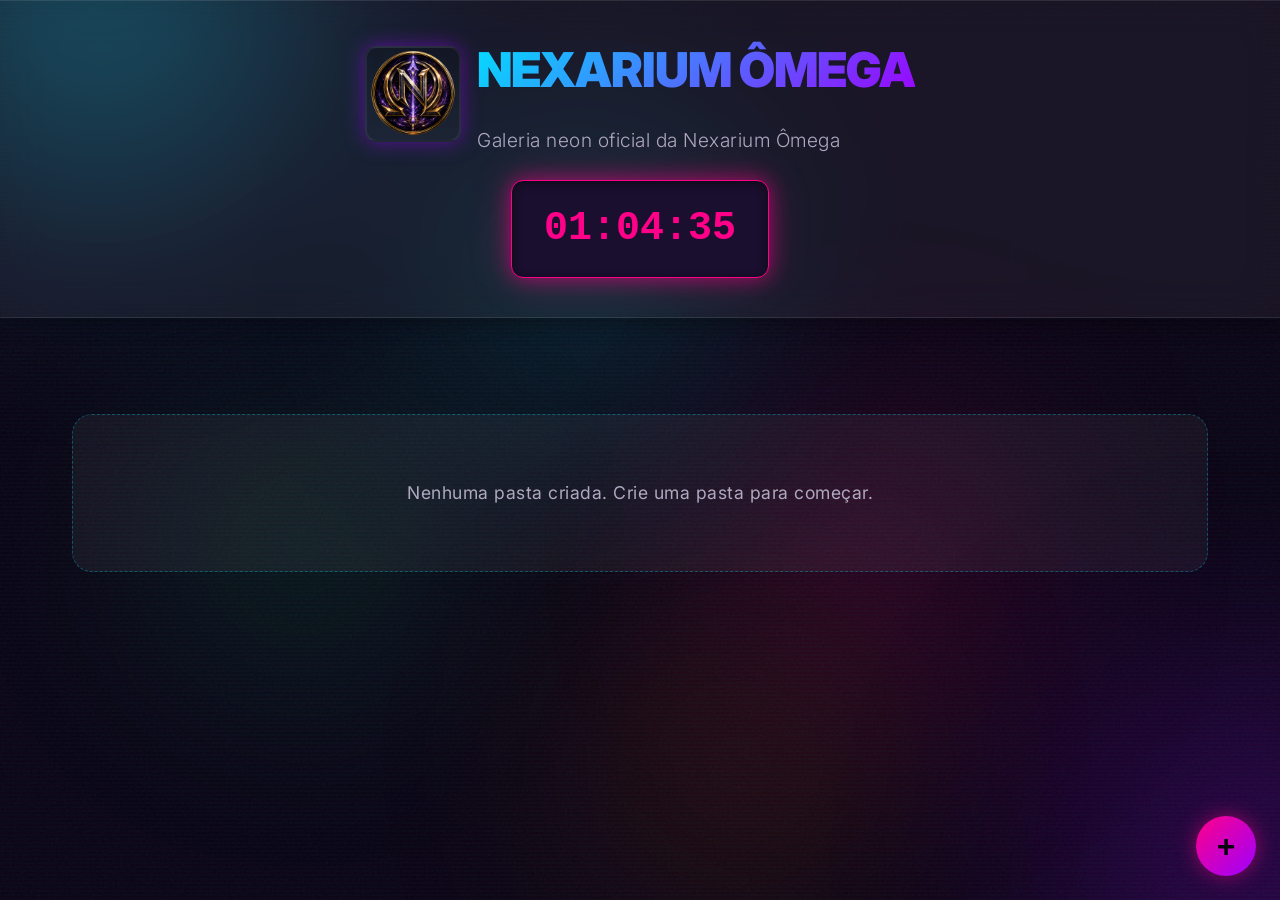
==== commit cc23d7d4: "falta fazer ajustes dentro da pasta" ====
--- a/index.html
+++ b/index.html
@@ -3,11 +3,14 @@
 <head>
   <meta charset="UTF-8" />
   <meta name="viewport" content="width=device-width, initial-scale=1.0" />
-  <title>GALERIA // DDS7</title>
+  <title>NEXARIUM ÔMEGA</title>
   <link rel="preconnect" href="https://fonts.googleapis.com" />
   <link rel="preconnect" href="https://fonts.gstatic.com" crossorigin />
   <link href="https://fonts.googleapis.com/css2?family=Inter:wght@300;400;500;700;900&display=swap" rel="stylesheet" />
   <link rel="stylesheet" href="style.css" />
+  <link rel="icon" type="image/png" sizes="96x96" href="logotipo/logo.png" />
+  <link rel="apple-touch-icon" href="logotipo/logo.png" />
+  <link rel="shortcut icon" href="logotipo/logo.png" />
 </head>
 <body>
   <!-- Decorações de fundo do design system -->
@@ -39,22 +42,19 @@
   </div>
 
   <header class="header">
-    <h1>FORMATURA DDS7</h1>
-    <p>Galeria neon de imagens e videos da turma</p>
+    <div class="header-inner">
+      <img src="logotipo/logo.png" alt="Logotipo Nexarium Ômega" class="site-logo" />
+      <div class="header-text">
+        <h1>NEXARIUM ÔMEGA</h1>
+        <p>Galeria neon oficial da Nexarium Ômega</p>
+      </div>
+    </div>
     <div id="clock" class="clock">00:00:00</div>
   </header>
 
   <main class="page">
     <div class="toolbar">
       <div class="toolbar-left">
-        <div class="tabs" role="tablist" aria-label="Tipos de arquivo">
-          <button class="tab-btn active" role="tab" aria-selected="true" aria-controls="panel-imagens" id="tab-imagens" data-tab="imagens">
-            Imagens
-          </button>
-          <button class="tab-btn" role="tab" aria-selected="false" aria-controls="panel-videos" id="tab-videos" data-tab="videos">
-            Videos
-          </button>
-        </div>
         <button id="backBtn" class="back-button" type="button" hidden>Voltar</button>
       </div>
       <div class="toolbar-right">
@@ -63,14 +63,9 @@
     </div>
 
     <section class="content">
-      <div class="panel active" id="panel-imagens" role="tabpanel" aria-labelledby="tab-imagens">
+      <div class="panel active" id="panel-imagens">
         <div id="imageGallery" class="gallery-grid" aria-live="polite"></div>
-        <p id="emptyImages" class="empty-state">Nenhuma imagem no banco de dados</p>
-      </div>
-
-      <div class="panel" id="panel-videos" role="tabpanel" aria-labelledby="tab-videos" hidden>
-        <div id="videoGallery" class="gallery-grid" aria-live="polite"></div>
-        <p id="emptyVideos" class="empty-state">Nenhum video no banco de dados</p>
+        <p id="emptyImages" class="empty-state">Nenhum item no banco de dados</p>
       </div>
     </section>
   </main>
@@ -81,19 +76,24 @@
     <button id="fabToggleBtn" class="fab-btn" type="button" aria-expanded="false" aria-label="Abrir menu de ações">+</button>
     <div id="fabMenu" class="fab-menu" hidden>
       <button id="fabAddPhoto" class="fab-item" type="button">Adicionar foto</button>
+      <button id="fabAddVideo" class="fab-item" type="button">Adicionar vídeo</button>
       <button id="fabAddFolder" class="fab-item" type="button">Adicionar pasta</button>
       <button id="fabEditName" class="fab-item" type="button">Editar nome</button>
+      <button id="fabDeleteItem" class="fab-item fab-item-danger" type="button">Excluir item</button>
     </div>
   </div>
 
-  <!-- Lightbox -->
+  <!-- Lightbox de imagem e vídeo -->
   <div id="imageModal" class="modal" hidden>
     <div class="lightbox" role="dialog" aria-modal="true" aria-label="Visualizacao ampliada">
       <button id="closeImageModal" class="close-lightbox" type="button" aria-label="Fechar visualizacao">&times;</button>
       <div class="lightbox-stage">
-        <button id="prevImageBtn" class="lightbox-nav lightbox-nav-prev" type="button" aria-label="Imagem anterior">&#8249;</button>
-        <img id="lightboxImage" alt="Imagem ampliada" />
-        <button id="nextImageBtn" class="lightbox-nav lightbox-nav-next" type="button" aria-label="Proxima imagem">&#8250;</button>
+        <button id="prevImageBtn" class="lightbox-nav lightbox-nav-prev" type="button" aria-label="Anterior">&#8249;</button>
+        <div id="lightboxContent" class="lightbox-content">
+          <img id="lightboxImage" alt="Visualização ampliada" hidden />
+          <video id="lightboxVideo" controls hidden></video>
+        </div>
+        <button id="nextImageBtn" class="lightbox-nav lightbox-nav-next" type="button" aria-label="Próximo">&#8250;</button>
       </div>
       <p id="lightboxCaption"></p>
     </div>
--- a/style.css
+++ b/style.css
@@ -798,6 +798,39 @@
   position: relative;
 }
 
+/* =============================
+   Estilos da logomarca / header
+   ============================= */
+.header .header-inner {
+  display: flex;
+  align-items: center;
+  justify-content: center;
+  gap: 1rem;
+  z-index: 1;
+}
+.site-logo {
+  width: 96px;
+  height: 96px;
+  object-fit: cover;
+  border-radius: 12px;
+  box-shadow: var(--shadow-neon-purple);
+  border: 2px solid rgba(255,255,255,0.06);
+  background: linear-gradient(180deg, rgba(0,0,0,0.2), rgba(255,255,255,0.02));
+  backface-visibility: hidden;
+  will-change: transform;
+}
+.header .header-text {
+  text-align: left;
+}
+@media (max-width: 600px) {
+  .header .header-inner {
+    flex-direction: column;
+  }
+  .header h1 {
+    font-size: 2rem;
+  }
+}
+
 .card-add::before {
   background: conic-gradient(
     from 180deg at 50% 50%,
@@ -849,6 +882,10 @@
   position: relative;
   overflow: hidden;
   border: 2px solid transparent;
+}
+
+.back-button[hidden] {
+  display: none !important;
 }
 
 .back-button::before {
@@ -2578,9 +2615,7 @@
 }
 
 .tabs {
-  display: flex;
-  gap: var(--spacing-sm);
-  flex-wrap: wrap;
+  display: none !important;
 }
 
 .tab-btn {
@@ -2664,18 +2699,23 @@
   padding: 0.8rem 1rem;
 }
 
+.folder-path:empty {
+  display: none;
+}
+
 .fab-container {
   position: fixed;
   right: 1.5rem;
   bottom: 1.5rem;
   display: flex;
-  flex-direction: column;
+  flex-direction: column-reverse;
   align-items: flex-end;
   gap: 0.75rem;
   z-index: 1200;
 }
 
 .fab-btn {
+  transform-origin: center;
   width: 60px;
   height: 60px;
   border-radius: 50%;
@@ -2689,7 +2729,7 @@
   display: flex;
   align-items: center;
   justify-content: center;
-  transition: transform var(--transition-normal), box-shadow var(--transition-normal);
+  transition: transform var(--transition-normal), box-shadow var(--transition-normal), background var(--transition-normal);
 }
 
 .fab-btn:hover {
@@ -2697,11 +2737,33 @@
   box-shadow: var(--shadow-neon-pink), 0 0 30px rgba(255, 0, 136, 0.4);
 }
 
+.fab-btn.open {
+  transform: rotate(45deg) scale(1.05);
+  background: var(--gradient-primary);
+  box-shadow: 0 0 30px rgba(255, 0, 136, 0.45);
+}
+
+.fab-btn.open:hover {
+  transform: rotate(45deg) scale(1.08);
+  box-shadow: 0 0 36px rgba(255, 0, 136, 0.55);
+}
+
 .fab-menu {
   display: flex;
   flex-direction: column;
   gap: 0.5rem;
   align-items: flex-end;
+  opacity: 1;
+  transform: scale(1) translateY(0);
+  pointer-events: auto;
+  transition: opacity var(--transition-normal), transform var(--transition-normal);
+}
+
+.fab-menu[hidden] {
+  display: none !important;
+  opacity: 0 !important;
+  transform: scale(0.8) translateY(10px) !important;
+  pointer-events: none !important;
 }
 
 .fab-item {
@@ -2721,6 +2783,17 @@
   border-color: var(--border-vibrant);
 }
 
+.fab-item-danger {
+  background: rgba(255, 0, 85, 0.12);
+  color: var(--color-neon-red);
+  border-color: rgba(255, 0, 85, 0.3);
+}
+
+.fab-item-danger:hover {
+  background: rgba(255, 0, 85, 0.16);
+  border-color: rgba(255, 0, 85, 0.5);
+}
+
 .folder-card .card-media-wrap {
   display: flex;
   align-items: center;
@@ -2758,7 +2831,8 @@
 }
 
 .open-btn,
-.edit-btn {
+.edit-btn,
+.cover-btn {
   font-family: inherit;
   font-size: 0.9rem;
   font-weight: 700;
@@ -2779,10 +2853,388 @@
   background: var(--color-electric-blue);
 }
 
+.cover-btn {
+  color: var(--text-dark);
+  background: rgba(255, 255, 255, 0.12);
+  border: 1px solid rgba(255, 255, 255, 0.08);
+}
+
 .open-btn:hover,
-.edit-btn:hover {
+.edit-btn:hover,
+.cover-btn:hover {
   transform: translateY(-2px);
   opacity: 0.95;
+}
+
+/* ============================================
+ * TOAST NOTIFICATIONS
+ * ============================================ */
+@keyframes slideInToast {
+  from {
+    transform: translateX(400px);
+    opacity: 0;
+  }
+  to {
+    transform: translateX(0);
+    opacity: 1;
+  }
+}
+
+@keyframes slideOutToast {
+  from {
+    transform: translateX(0);
+    opacity: 1;
+  }
+  to {
+    transform: translateX(400px);
+    opacity: 0;
+  }
+}
+
+.toast-container {
+  position: fixed;
+  bottom: 2rem;
+  right: 2rem;
+  z-index: 9999;
+  display: flex;
+  flex-direction: column;
+  gap: 1rem;
+}
+
+.toast {
+  min-width: 300px;
+  padding: 1rem 1.5rem;
+  border-radius: 8px;
+  background: rgba(13, 2, 14, 0.95);
+  border: 1px solid var(--border-vibrant);
+  color: var(--text-light);
+  font-weight: 600;
+  display: flex;
+  align-items: center;
+  gap: 0.75rem;
+  animation: slideInToast 0.3s ease-out;
+  box-shadow: 0 8px 32px rgba(0, 0, 0, 0.5);
+  backdrop-filter: blur(10px);
+}
+
+.toast.removing {
+  animation: slideOutToast 0.3s ease-out forwards;
+}
+
+.toast.success {
+  border-color: var(--color-neon-green);
+  background: rgba(0, 255, 136, 0.1);
+}
+
+.toast.error {
+  border-color: var(--color-neon-red);
+  background: rgba(255, 0, 85, 0.1);
+}
+
+.toast.info {
+  border-color: var(--color-electric-blue);
+  background: rgba(0, 224, 255, 0.1);
+}
+
+.toast.warning {
+  border-color: var(--color-neon-orange);
+  background: rgba(255, 107, 0, 0.1);
+}
+
+.toast::before {
+  content: '';
+  width: 4px;
+  height: 4px;
+  border-radius: 50%;
+  flex-shrink: 0;
+}
+
+.toast.success::before {
+  background: var(--color-neon-green);
+  box-shadow: 0 0 10px var(--color-neon-green);
+}
+
+.toast.error::before {
+  background: var(--color-neon-red);
+  box-shadow: 0 0 10px var(--color-neon-red);
+}
+
+.toast.info::before {
+  background: var(--color-electric-blue);
+  box-shadow: 0 0 10px var(--color-electric-blue);
+}
+
+.toast.warning::before {
+  background: var(--color-neon-orange);
+  box-shadow: 0 0 10px var(--color-neon-orange);
+}
+
+/* ============================================
+ * CUSTOM MODAL DIALOG
+ * ============================================ */
+@keyframes modalFadeIn {
+  from {
+    opacity: 0;
+    transform: scale(0.95);
+  }
+  to {
+    opacity: 1;
+    transform: scale(1);
+  }
+}
+
+@keyframes modalFadeOut {
+  from {
+    opacity: 1;
+    transform: scale(1);
+  }
+  to {
+    opacity: 0;
+    transform: scale(0.95);
+  }
+}
+
+.modal-overlay {
+  position: fixed;
+  top: 0;
+  left: 0;
+  right: 0;
+  bottom: 0;
+  background: rgba(0, 0, 0, 0.7);
+  backdrop-filter: blur(5px);
+  display: flex;
+  align-items: center;
+  justify-content: center;
+  z-index: 10000;
+  animation: fadeIn 0.3s ease-out;
+}
+
+.modal-overlay.removing {
+  animation: fadeOut 0.3s ease-out forwards;
+}
+
+@keyframes fadeIn {
+  from { opacity: 0; }
+  to { opacity: 1; }
+}
+
+@keyframes fadeOut {
+  from { opacity: 1; }
+  to { opacity: 0; }
+}
+
+.modal-dialog {
+  background: var(--bg-dark-secondary);
+  border: 2px solid var(--color-electric-blue);
+  border-radius: 12px;
+  padding: 2rem;
+  max-width: 500px;
+  width: 90%;
+  animation: modalFadeIn 0.3s ease-out;
+  box-shadow: 
+    0 0 30px rgba(0, 224, 255, 0.3),
+    0 20px 60px rgba(0, 0, 0, 0.8),
+    inset 0 1px 0 rgba(255, 255, 255, 0.1);
+  position: relative;
+  overflow: hidden;
+}
+
+.modal-dialog::before {
+  content: '';
+  position: absolute;
+  top: -50%;
+  right: -50%;
+  width: 100%;
+  height: 100%;
+  background: radial-gradient(circle, rgba(0, 224, 255, 0.1) 0%, transparent 70%);
+  pointer-events: none;
+}
+
+.modal-dialog.removing {
+  animation: modalFadeOut 0.3s ease-out forwards;
+}
+
+.modal-header {
+  margin-bottom: 1.5rem;
+  position: relative;
+  padding-bottom: 1rem;
+  border-bottom: 1px solid rgba(0, 224, 255, 0.3);
+}
+
+.modal-header h2 {
+  margin: 0;
+  background: linear-gradient(135deg, var(--color-electric-blue), var(--color-neon-pink));
+  -webkit-background-clip: text;
+  -webkit-text-fill-color: transparent;
+  background-clip: text;
+  font-size: 1.5rem;
+  text-transform: uppercase;
+  letter-spacing: 2px;
+  font-weight: 900;
+}
+
+.modal-body {
+  margin-bottom: 1.5rem;
+  position: relative;
+}
+
+.modal-body p {
+  color: var(--text-light);
+  margin: 0 0 1rem 0;
+  line-height: 1.6;
+}
+
+.modal-body input {
+  width: 100%;
+  padding: 0.85rem 1rem;
+  background: rgba(0, 224, 255, 0.05);
+  border: 1px solid var(--color-electric-blue);
+  border-radius: 6px;
+  color: var(--text-light);
+  font-family: inherit;
+  font-size: 1rem;
+  transition: all var(--transition-fast);
+}
+
+.modal-body input:focus {
+  outline: none;
+  border-color: var(--color-neon-pink);
+  background: rgba(0, 224, 255, 0.1);
+  box-shadow: 0 0 15px rgba(0, 224, 255, 0.3);
+}
+
+.modal-body input::placeholder {
+  color: var(--text-muted);
+}
+
+/* Selection List */
+.modal-body .item-list {
+  display: flex;
+  flex-direction: column;
+  gap: 0.5rem;
+  max-height: 400px;
+  overflow-y: auto;
+  margin: 0;
+  padding: 0;
+}
+
+.modal-body .item-list::-webkit-scrollbar {
+  width: 6px;
+}
+
+.modal-body .item-list::-webkit-scrollbar-track {
+  background: transparent;
+}
+
+.modal-body .item-list::-webkit-scrollbar-thumb {
+  background: rgba(0, 224, 255, 0.3);
+  border-radius: 3px;
+}
+
+.modal-body .item-list::-webkit-scrollbar-thumb:hover {
+  background: rgba(0, 224, 255, 0.5);
+}
+
+.modal-body .item-option {
+  padding: 0.85rem 1rem;
+  background: rgba(255, 255, 255, 0.02);
+  border: 1px solid rgba(0, 224, 255, 0.2);
+  border-radius: 6px;
+  color: var(--text-light);
+  cursor: pointer;
+  transition: all var(--transition-fast);
+  text-align: left;
+  display: flex;
+  align-items: center;
+  gap: 0.75rem;
+}
+
+.modal-body .item-option:hover {
+  background: rgba(0, 224, 255, 0.1);
+  border-color: var(--color-electric-blue);
+  box-shadow: 0 0 10px rgba(0, 224, 255, 0.2);
+}
+
+.modal-body .item-option-icon {
+  font-size: 1.2rem;
+  flex-shrink: 0;
+}
+
+.modal-body .item-option-text {
+  display: flex;
+  flex-direction: column;
+  flex: 1;
+  min-width: 0;
+}
+
+.modal-body .item-option-name {
+  font-weight: 600;
+  white-space: nowrap;
+  overflow: hidden;
+  text-overflow: ellipsis;
+}
+
+.modal-body .item-option-type {
+  font-size: 0.8rem;
+  color: var(--text-muted);
+}
+
+.modal-footer {
+  display: flex;
+  gap: 1rem;
+  justify-content: flex-end;
+  position: relative;
+}
+
+.modal-btn {
+  padding: 0.85rem 1.8rem;
+  border: none;
+  border-radius: 6px;
+  font-family: inherit;
+  font-weight: 700;
+  cursor: pointer;
+  transition: all var(--transition-fast);
+  text-transform: uppercase;
+  letter-spacing: 1.5px;
+  font-size: 0.9rem;
+  position: relative;
+  overflow: hidden;
+}
+
+.modal-btn::before {
+  content: '';
+  position: absolute;
+  top: 0;
+  left: -100%;
+  width: 100%;
+  height: 100%;
+  background: rgba(255, 255, 255, 0.1);
+  transition: left var(--transition-fast);
+}
+
+.modal-btn:hover::before {
+  left: 100%;
+}
+
+.modal-btn-primary {
+  background: var(--gradient-primary);
+  color: var(--text-dark);
+}
+
+.modal-btn-primary:hover {
+  transform: translateY(-2px);
+  box-shadow: 0 0 20px rgba(0, 224, 255, 0.4);
+}
+
+.modal-btn-secondary {
+  background: transparent;
+  border: 1px solid var(--border-subtle);
+  color: var(--text-light);
+}
+
+.modal-btn-secondary:hover {
+  background: rgba(255, 255, 255, 0.05);
+  border-color: var(--border-vibrant);
 }
 
 /* Paineis (abas de conteudo) */
@@ -2798,15 +3250,15 @@
 /* Grade de cards da galeria */
 .gallery-grid {
   display: grid;
-  grid-template-columns: repeat(auto-fill, minmax(260px, 1fr));
-  gap: var(--spacing-lg);
+  grid-template-columns: repeat(auto-fill, minmax(320px, 1fr));
+  gap: calc(var(--spacing-lg) + 0.5rem);
 }
 
 /* Card de midia (gerado pelo script) - sobrescreve o .card do design system */
 .gallery-grid .card {
   padding: 0;
   overflow: hidden;
-  min-height: unset;
+  min-height: 420px;
 }
 
 .card-media-wrap {
@@ -2826,7 +3278,35 @@
   transition: transform var(--transition-slow);
 }
 
+/* Ícone de play para vídeos */
+.card-media-wrap video::after {
+  content: "";
+}
+
+.card[data-type="video"].selected .card-media-wrap::after {
+  content: "▶";
+  position: absolute;
+  top: 50%;
+  left: 50%;
+  transform: translate(-50%, -50%);
+  font-size: 3rem;
+  color: rgba(255, 255, 255, 0.9);
+  text-shadow: 0 0 20px rgba(147, 51, 234, 0.8);
+  z-index: 3;
+  pointer-events: none;
+  transition: all var(--transition-normal);
+}
+
+.card[data-type="video"].selected .card-media-wrap:hover::after {
+  font-size: 3.5rem;
+  text-shadow: 0 0 30px rgba(147, 51, 234, 1);
+}
+
 .gallery-grid .card:hover .card-media-wrap img {
+  transform: scale(1.08);
+}
+
+.gallery-grid .card[data-type="video"]:hover .card-media-wrap video {
   transform: scale(1.08);
 }
 
@@ -3050,12 +3530,28 @@
   width: 100%;
 }
 
+#lightboxContent {
+  display: flex;
+  align-items: center;
+  justify-content: center;
+  width: 100%;
+}
+
 .lightbox-stage img {
   max-width: 100%;
   max-height: 75vh;
   border-radius: var(--border-radius-md);
   border: 1px solid var(--border-vibrant);
   box-shadow: var(--shadow-card), var(--shadow-neon-purple);
+}
+
+.lightbox-stage video {
+  max-width: 100%;
+  max-height: 75vh;
+  border-radius: var(--border-radius-md);
+  border: 1px solid var(--border-vibrant);
+  box-shadow: var(--shadow-card), var(--shadow-neon-purple);
+  background-color: #000;
 }
 
 .close-lightbox {
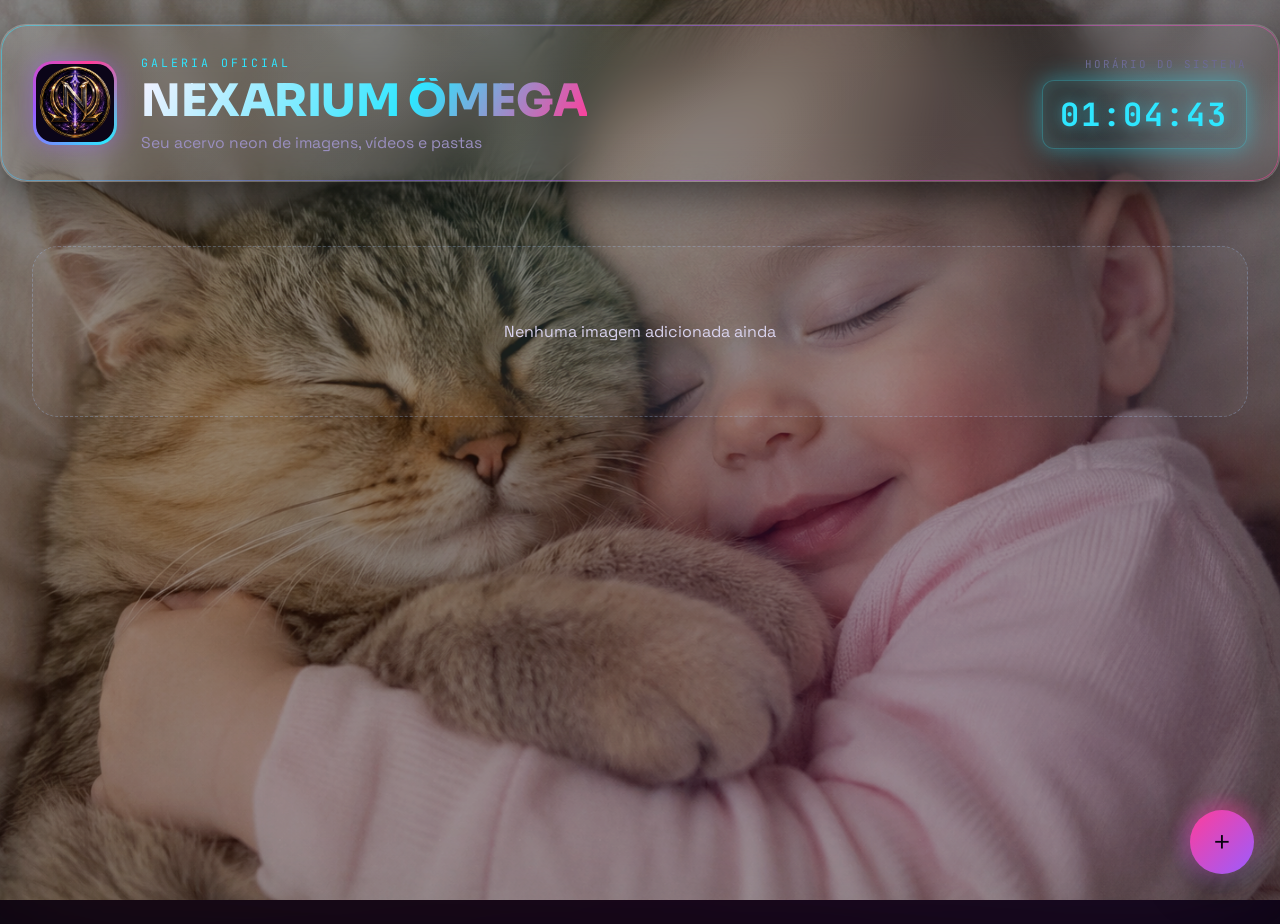
==== commit 703f7616: "terminado" ====
--- a/index.html
+++ b/index.html
@@ -1,19 +1,24 @@
 <!doctype html>
-<html lang="pt-BR">
+<html lang="pt-BR" class="bg-base use-bg-image">
 <head>
   <meta charset="UTF-8" />
-  <meta name="viewport" content="width=device-width, initial-scale=1.0" />
-  <title>NEXARIUM ÔMEGA</title>
+  <meta name="viewport" content="width=device-width, initial-scale=1.0, viewport-fit=cover" />
+  <meta name="theme-color" content="#08030f" />
+  <meta name="description" content="Galeria neon oficial da Nexarium Ômega - organize imagens, vídeos e pastas com um visual cyberpunk." />
+  <title>NEXARIUM ÔMEGA — Galeria Neon</title>
+
   <link rel="preconnect" href="https://fonts.googleapis.com" />
   <link rel="preconnect" href="https://fonts.gstatic.com" crossorigin />
-  <link href="https://fonts.googleapis.com/css2?family=Inter:wght@300;400;500;700;900&display=swap" rel="stylesheet" />
+  <link href="https://fonts.googleapis.com/css2?family=Sora:wght@400;500;600;700;800&family=Space+Grotesk:wght@400;500;600;700&family=JetBrains+Mono:wght@400;500;700&display=swap" rel="stylesheet" />
+
   <link rel="stylesheet" href="style.css" />
   <link rel="icon" type="image/png" sizes="96x96" href="logotipo/logo.png" />
   <link rel="apple-touch-icon" href="logotipo/logo.png" />
   <link rel="shortcut icon" href="logotipo/logo.png" />
 </head>
 <body>
-  <!-- Decorações de fundo do design system -->
+  <!-- Camadas decorativas de fundo -->
+  <div class="bg-grid" aria-hidden="true"></div>
   <div class="background-decoration" aria-hidden="true">
     <span class="gradient-orb orb-1"></span>
     <span class="gradient-orb orb-2"></span>
@@ -24,69 +29,93 @@
   </div>
 
   <div class="particles" aria-hidden="true">
-    <span class="particle"></span>
-    <span class="particle"></span>
-    <span class="particle"></span>
-    <span class="particle"></span>
-    <span class="particle"></span>
-    <span class="particle"></span>
-    <span class="particle"></span>
-    <span class="particle"></span>
-    <span class="particle"></span>
-    <span class="particle"></span>
-    <span class="particle"></span>
-    <span class="particle"></span>
-    <span class="particle"></span>
-    <span class="particle"></span>
-    <span class="particle"></span>
+    <span class="particle"></span><span class="particle"></span><span class="particle"></span>
+    <span class="particle"></span><span class="particle"></span><span class="particle"></span>
+    <span class="particle"></span><span class="particle"></span><span class="particle"></span>
+    <span class="particle"></span><span class="particle"></span><span class="particle"></span>
+    <span class="particle"></span><span class="particle"></span><span class="particle"></span>
   </div>
 
+  <!-- Cabeçalho -->
   <header class="header">
     <div class="header-inner">
-      <img src="logotipo/logo.png" alt="Logotipo Nexarium Ômega" class="site-logo" />
+      <div class="logo-frame">
+        <img src="logotipo/logo.png" alt="Logotipo Nexarium Ômega" class="site-logo" />
+      </div>
       <div class="header-text">
+        <span class="header-eyebrow">Galeria oficial</span>
         <h1>NEXARIUM ÔMEGA</h1>
-        <p>Galeria neon oficial da Nexarium Ômega</p>
+        <p>Seu acervo neon de imagens, vídeos e pastas</p>
       </div>
     </div>
-    <div id="clock" class="clock">00:00:00</div>
+    <div class="clock-wrap">
+      <span class="clock-label">Horário do sistema</span>
+      <div id="clock" class="clock">00:00:00</div>
+    </div>
   </header>
 
   <main class="page">
     <div class="toolbar">
       <div class="toolbar-left">
-        <button id="backBtn" class="back-button" type="button" hidden>Voltar</button>
+        <button id="backBtn" class="back-button" type="button" hidden>
+          <span class="back-arrow" aria-hidden="true">&#8592;</span> Voltar
+        </button>
+        <div class="view-toggle" aria-label="Filtrar por tipo de mídia">
+          <button id="viewImagesBtn" class="tab-btn active" type="button">
+            <span class="tab-dot" aria-hidden="true"></span> Imagens
+          </button>
+          <button id="viewVideosBtn" class="tab-btn" type="button">
+            <span class="tab-dot" aria-hidden="true"></span> Vídeos
+          </button>
+        </div>
       </div>
       <div class="toolbar-right">
-        <div id="folderPath" class="folder-path">Raiz</div>
+        <div id="folderPath" class="folder-path" hidden aria-hidden="true"></div>
       </div>
     </div>
 
     <section class="content">
       <div class="panel active" id="panel-imagens">
         <div id="imageGallery" class="gallery-grid" aria-live="polite"></div>
-        <p id="emptyImages" class="empty-state">Nenhum item no banco de dados</p>
+        <p id="emptyImages" class="empty-state">
+          <span class="empty-icon" aria-hidden="true">&#9671;</span>
+          <span class="empty-title">Nenhum item no banco de dados</span>
+          <span class="empty-sub">Use o botão <strong>+</strong> no canto inferior para adicionar mídias.</span>
+        </p>
       </div>
     </section>
   </main>
 
   <input id="fileInput" type="file" multiple hidden />
 
+  <!-- Botão flutuante de ações -->
   <div class="fab-container" aria-label="Ações rápidas">
-    <button id="fabToggleBtn" class="fab-btn" type="button" aria-expanded="false" aria-label="Abrir menu de ações">+</button>
     <div id="fabMenu" class="fab-menu" hidden>
-      <button id="fabAddPhoto" class="fab-item" type="button">Adicionar foto</button>
-      <button id="fabAddVideo" class="fab-item" type="button">Adicionar vídeo</button>
-      <button id="fabAddFolder" class="fab-item" type="button">Adicionar pasta</button>
-      <button id="fabEditName" class="fab-item" type="button">Editar nome</button>
-      <button id="fabDeleteItem" class="fab-item fab-item-danger" type="button">Excluir item</button>
+      <button id="fabAddPhoto" class="fab-item" type="button">
+        <span class="fab-item-icon" aria-hidden="true">&#9635;</span> Adicionar foto
+      </button>
+      <button id="fabAddVideo" class="fab-item" type="button">
+        <span class="fab-item-icon" aria-hidden="true">&#9658;</span> Adicionar vídeo
+      </button>
+      <button id="fabAddFolder" class="fab-item" type="button">
+        <span class="fab-item-icon" aria-hidden="true">&#9633;</span> Adicionar pasta
+      </button>
+      <button id="fabEditName" class="fab-item" type="button">
+        <span class="fab-item-icon" aria-hidden="true">&#9998;</span> Editar nome
+      </button>
+      <button id="fabDeleteItem" class="fab-item fab-item-danger" type="button">
+        <span class="fab-item-icon" aria-hidden="true">&#10005;</span> Excluir item
+      </button>
     </div>
+    <button id="fabToggleBtn" class="fab-btn" type="button" aria-expanded="false" aria-label="Abrir menu de ações">
+      <span class="fab-icon" aria-hidden="true">+</span>
+    </button>
   </div>
 
   <!-- Lightbox de imagem e vídeo -->
   <div id="imageModal" class="modal" hidden>
-    <div class="lightbox" role="dialog" aria-modal="true" aria-label="Visualizacao ampliada">
-      <button id="closeImageModal" class="close-lightbox" type="button" aria-label="Fechar visualizacao">&times;</button>
+    <div class="lightbox" role="dialog" aria-modal="true" aria-label="Visualização ampliada">
+      <button id="closeImageModal" class="close-lightbox" type="button" aria-label="Fechar visualização">&times;</button>
       <div class="lightbox-stage">
         <button id="prevImageBtn" class="lightbox-nav lightbox-nav-prev" type="button" aria-label="Anterior">&#8249;</button>
         <div id="lightboxContent" class="lightbox-content">
@@ -99,6 +128,7 @@
     </div>
   </div>
 
+  <script src="pastas.js"></script>
   <script src="script.js"></script>
 </body>
 </html>
--- a/style.css
+++ b/style.css
@@ -1,93 +1,96 @@
-/*
- * ============================================
- * ENHANCED CYBERPUNK LEARNING PLATFORM V2.0
- * Combinação de estética neon com plataforma educacional
- * Nova versão com recursos avançados e animações incríveis
- * ============================================
- */
-
-/* ============================================
- * VARIÁVEIS DE DESIGN SYSTEM EXPANDIDAS
- * ============================================ */
+/* ============================================================
+ * NEXARIUM ÔMEGA — GALERIA NEON
+ * Folha de estilo redesenhada (v3.0)
+ * HTML/CSS reescritos. JavaScript mantido intacto:
+ * todos os IDs e classes consumidos pelo JS foram preservados.
+ * ============================================================ */
+
+/* ============================================================
+ * 1. DESIGN TOKENS
+ * ============================================================ */
 :root {
-  /* Cores Base - Fundo Escuro */
-  --bg-dark-primary: #0a0414;
-  --bg-dark-secondary: #1a0f2e;
-  --bg-dark-tertiary: #2a1f3e;
-  --bg-dark-quaternary: #3a2f4e;
-
-  /* Cores Neon - Acentos Vibrantes */
-  --color-electric-blue: #00e0ff;
-  --color-cyber-purple: #9d00ff;
-  --color-neon-pink: #ff0088;
-  --color-neon-green: #00ff88;
-  --color-neon-yellow: #ffea00;
-  --color-neon-orange: #ff6b00;
-  --color-neon-red: #ff0055;
-  --color-neon-cyan: #00ffff;
-  --color-neon-magenta: #ff00ff;
-
-  /* Gradientes Dinâmicos */
-  --gradient-primary: linear-gradient(135deg, var(--color-electric-blue), var(--color-cyber-purple));
-  --gradient-secondary: linear-gradient(135deg, var(--color-neon-pink), var(--color-cyber-purple));
-  --gradient-accent: linear-gradient(135deg, var(--color-neon-green), var(--color-electric-blue));
-  --gradient-warm: linear-gradient(135deg, var(--color-neon-orange), var(--color-neon-pink));
-  --gradient-rainbow: linear-gradient(
-    135deg,
-    var(--color-electric-blue),
-    var(--color-cyber-purple),
-    var(--color-neon-pink),
-    var(--color-neon-orange)
-  );
-  --gradient-matrix: linear-gradient(180deg, var(--color-neon-green), var(--color-electric-blue));
-
-  /* Fundos com Transparência */
-  --bg-card-vibrant: linear-gradient(145deg, rgba(0, 224, 255, 0.08), rgba(157, 0, 255, 0.12));
-  --bg-input-vibrant: rgba(0, 224, 255, 0.06);
-  --bg-glass: rgba(255, 255, 255, 0.05);
-  --bg-glass-hover: rgba(255, 255, 255, 0.08);
-  --bg-glass-strong: rgba(255, 255, 255, 0.12);
-
-  /* Cores de Texto */
-  --text-light: #e8e8e8;
-  --text-muted: #b0a8c0;
-  --text-dark: #0a0414;
-  --text-accent: var(--color-electric-blue);
-
-  /* Bordas e Sombras */
-  --border-vibrant: rgba(0, 224, 255, 0.3);
-  --border-subtle: rgba(255, 255, 255, 0.1);
-  --shadow-neon-blue: 0 0 20px rgba(0, 224, 255, 0.5);
-  --shadow-neon-purple: 0 0 20px rgba(157, 0, 255, 0.5);
-  --shadow-neon-pink: 0 0 20px rgba(255, 0, 136, 0.5);
-  --shadow-neon-green: 0 0 20px rgba(0, 255, 136, 0.5);
-  --shadow-card: 0 10px 40px rgba(0, 0, 0, 0.6);
-  --shadow-card-hover: 0 15px 50px rgba(0, 0, 0, 0.8);
-  --shadow-intense: 0 0 50px currentColor;
-
-  /* Espaçamento e Tamanhos */
-  --spacing-xs: 0.5rem;
-  --spacing-sm: 1rem;
-  --spacing-md: 1.5rem;
-  --spacing-lg: 2rem;
-  --spacing-xl: 3rem;
-  --spacing-xxl: 4rem;
-  --border-radius-sm: 8px;
-  --border-radius-md: 12px;
-  --border-radius-lg: 20px;
-  --border-radius-xl: 30px;
+  /* Fundo profundo */
+  --bg-base: #07030f;
+  --bg-deep: #0b0518;
+  --bg-surface: #120a24;
+  --bg-surface-2: #1a1030;
+  --bg-elevated: #211541;
+
+  /* Acentos neon */
+  --neon-cyan: #2ee6ff;
+  --neon-blue: #00a3ff;
+  --neon-purple: #9b5cff;
+  --neon-pink: #ff3d9a;
+  --neon-magenta: #ff2bd6;
+  --neon-green: #2bffb0;
+  --neon-yellow: #ffe14d;
+  --neon-orange: #ff8a3d;
+  --neon-red: #ff4d6d;
+
+  /* Texto */
+  --text-strong: #f4f1ff;
+  --text: #d9d3ee;
+  --text-muted: #9a8fc0;
+  --text-faint: #6f6690;
+  --text-on-accent: #07030f;
+
+  /* Gradientes */
+  --grad-primary: linear-gradient(135deg, var(--neon-cyan), var(--neon-purple));
+  --grad-secondary: linear-gradient(135deg, var(--neon-pink), var(--neon-purple));
+  --grad-accent: linear-gradient(135deg, var(--neon-green), var(--neon-cyan));
+  --grad-warm: linear-gradient(135deg, var(--neon-orange), var(--neon-pink));
+  --grad-border: linear-gradient(135deg, var(--neon-cyan), var(--neon-purple) 45%, var(--neon-pink));
+  --grad-iris: conic-gradient(from 140deg, var(--neon-cyan), var(--neon-purple), var(--neon-pink), var(--neon-cyan));
+
+  /* Vidro */
+  --glass: rgba(255, 255, 255, 0.045);
+  --glass-strong: rgba(255, 255, 255, 0.08);
+  --glass-border: rgba(255, 255, 255, 0.1);
+  --glass-border-strong: rgba(160, 200, 255, 0.28);
+
+  /* Sombras / brilhos */
+  --glow-cyan: 0 0 24px rgba(46, 230, 255, 0.45);
+  --glow-purple: 0 0 24px rgba(155, 92, 255, 0.45);
+  --glow-pink: 0 0 24px rgba(255, 61, 154, 0.45);
+  --glow-green: 0 0 24px rgba(43, 255, 176, 0.4);
+  --shadow-sm: 0 4px 16px rgba(0, 0, 0, 0.4);
+  --shadow-md: 0 14px 40px rgba(0, 0, 0, 0.5);
+  --shadow-lg: 0 28px 70px rgba(0, 0, 0, 0.6);
+
+  /* Espaçamento */
+  --space-2xs: 0.375rem;
+  --space-xs: 0.625rem;
+  --space-sm: 1rem;
+  --space-md: 1.5rem;
+  --space-lg: 2rem;
+  --space-xl: 3rem;
+  --space-2xl: 4.5rem;
+
+  /* Raios */
+  --radius-xs: 8px;
+  --radius-sm: 12px;
+  --radius-md: 18px;
+  --radius-lg: 26px;
+  --radius-pill: 999px;
 
   /* Transições */
-  --transition-fast: 0.2s ease;
-  --transition-normal: 0.3s ease;
-  --transition-slow: 0.5s ease;
-  --transition-bounce: 0.5s cubic-bezier(0.68, -0.55, 0.265, 1.55);
-}
-
-/* ============================================
- * RESET E BASE
- * ============================================ */
-* {
+  --t-fast: 0.18s cubic-bezier(0.4, 0, 0.2, 1);
+  --t: 0.3s cubic-bezier(0.4, 0, 0.2, 1);
+  --t-slow: 0.55s cubic-bezier(0.22, 1, 0.36, 1);
+  --t-spring: 0.5s cubic-bezier(0.34, 1.56, 0.64, 1);
+
+  /* Fontes */
+  --font-display: "Sora", "Segoe UI", system-ui, sans-serif;
+  --font-body: "Space Grotesk", "Segoe UI", system-ui, sans-serif;
+  --font-mono: "JetBrains Mono", "Courier New", monospace;
+}
+
+/* ============================================================
+ * 2. RESET / BASE
+ * ============================================================ */
+*,
+*::before,
+*::after {
   margin: 0;
   padding: 0;
   box-sizing: border-box;
@@ -95,12 +98,18 @@
 
 html {
   scroll-behavior: smooth;
+  background-color: var(--bg-base);
 }
 
 body {
-  font-family: "Inter", "Segoe UI", system-ui, -apple-system, sans-serif;
-  background-color: var(--bg-dark-primary);
-  color: var(--text-light);
+  font-family: var(--font-body);
+  background:
+    radial-gradient(1200px 800px at 12% -10%, rgba(46, 230, 255, 0.12), transparent 55%),
+    radial-gradient(1000px 700px at 100% 0%, rgba(255, 61, 154, 0.1), transparent 55%),
+    radial-gradient(900px 900px at 50% 120%, rgba(155, 92, 255, 0.12), transparent 60%),
+    var(--bg-base);
+  background-attachment: fixed;
+  color: var(--text);
   min-height: 100vh;
   line-height: 1.6;
   overflow-x: hidden;
@@ -109,93 +118,42 @@
   -moz-osx-font-smoothing: grayscale;
 }
 
-/* Efeito de Granulação de Fundo melhorado */
-body::after {
-  content: "";
+img,
+video {
+  display: block;
+  max-width: 100%;
+}
+
+button {
+  font-family: inherit;
+}
+
+::selection {
+  background: rgba(46, 230, 255, 0.3);
+  color: var(--text-strong);
+}
+
+/* Malha sutil de fundo */
+.bg-grid {
   position: fixed;
-  top: 0;
-  left: 0;
-  width: 100%;
-  height: 100%;
-  background-image: url('data:image/svg+xml;utf8,<svg xmlns="http://www.w3.org/2000/svg" viewBox="0 0 500 500"><filter id="noise"><feTurbulence type="fractalNoise" baseFrequency="0.7" numOctaves="4" stitchTiles="stitch"/><feColorMatrix type="saturate" values="0"/></filter><rect width="100%" height="100%" filter="url(%23noise)" opacity="0.04"/></svg>');
+  inset: 0;
+  z-index: 0;
   pointer-events: none;
-  z-index: 1;
-  animation: grainShift 8s steps(10) infinite;
-}
-
-@keyframes grainShift {
-  0%,
-  100% {
-    transform: translate(0, 0);
-  }
-  10% {
-    transform: translate(-5%, -10%);
-  }
-  20% {
-    transform: translate(-15%, 5%);
-  }
-  30% {
-    transform: translate(7%, -25%);
-  }
-  40% {
-    transform: translate(-5%, 25%);
-  }
-  50% {
-    transform: translate(15%, 10%);
-  }
-  60% {
-    transform: translate(15%, -15%);
-  }
-  70% {
-    transform: translate(-10%, 15%);
-  }
-  80% {
-    transform: translate(5%, -5%);
-  }
-  90% {
-    transform: translate(-15%, -25%);
-  }
-}
-
-/* Scanlines cyberpunk adicionadas */
-body::before {
-  content: "";
-  position: fixed;
-  top: 0;
-  left: 0;
-  width: 100%;
-  height: 100%;
-  background: repeating-linear-gradient(
-    0deg,
-    transparent 0px,
-    rgba(0, 224, 255, 0.03) 1px,
-    transparent 2px,
-    transparent 4px
-  );
-  pointer-events: none;
-  z-index: 2;
-  animation: scanline 8s linear infinite;
-}
-
-@keyframes scanline {
-  0% {
-    transform: translateY(0);
-  }
-  100% {
-    transform: translateY(10px);
-  }
-}
-
-/* ============================================
- * SISTEMA DE PARTÍCULAS FLUTUANTES MELHORADO
- * ============================================ */
+  background-image:
+    linear-gradient(rgba(160, 200, 255, 0.04) 1px, transparent 1px),
+    linear-gradient(90deg, rgba(160, 200, 255, 0.04) 1px, transparent 1px);
+  background-size: 56px 56px;
+  mask-image: radial-gradient(ellipse 90% 70% at 50% 25%, #000 35%, transparent 85%);
+  -webkit-mask-image: radial-gradient(ellipse 90% 70% at 50% 25%, #000 35%, transparent 85%);
+}
+
+/* ============================================================
+ * 3. PARTÍCULAS E ORBS
+ * ============================================================ */
 .particles {
   position: fixed;
-  top: 0;
-  left: 0;
-  width: 100%;
-  height: 100%;
-  z-index: 2;
+  inset: 0;
+  z-index: 1;
   pointer-events: none;
   overflow: hidden;
 }
@@ -204,130 +162,42 @@
   position: absolute;
   width: 4px;
   height: 4px;
-  background: var(--color-electric-blue);
+  background: var(--neon-cyan);
   border-radius: 50%;
-  box-shadow: 0 0 10px currentColor, 0 0 20px currentColor, 0 0 30px currentColor;
-  animation: particleFloat 15s infinite ease-in-out;
+  box-shadow: 0 0 8px currentColor, 0 0 16px currentColor;
+  animation: particleFloat 16s infinite ease-in-out;
   opacity: 0;
 }
-
-.particle:nth-child(odd) {
-  background: var(--color-cyber-purple);
-}
-
-.particle:nth-child(3n) {
-  background: var(--color-neon-pink);
-}
-
-.particle:nth-child(5n) {
-  background: var(--color-neon-green);
-  width: 3px;
-  height: 3px;
-}
-
-/* Variações de animação para cada partícula */
-.particle:nth-child(1) {
-  left: 5%;
-  animation-delay: 0s;
-  animation-duration: 12s;
-}
-.particle:nth-child(2) {
-  left: 15%;
-  animation-delay: 2s;
-  animation-duration: 15s;
-}
-.particle:nth-child(3) {
-  left: 25%;
-  animation-delay: 4s;
-  animation-duration: 18s;
-}
-.particle:nth-child(4) {
-  left: 35%;
-  animation-delay: 1s;
-  animation-duration: 14s;
-}
-.particle:nth-child(5) {
-  left: 45%;
-  animation-delay: 3s;
-  animation-duration: 16s;
-}
-.particle:nth-child(6) {
-  left: 55%;
-  animation-delay: 5s;
-  animation-duration: 13s;
-}
-.particle:nth-child(7) {
-  left: 65%;
-  animation-delay: 2.5s;
-  animation-duration: 17s;
-}
-.particle:nth-child(8) {
-  left: 75%;
-  animation-delay: 4.5s;
-  animation-duration: 15s;
-}
-.particle:nth-child(9) {
-  left: 85%;
-  animation-delay: 1.5s;
-  animation-duration: 19s;
-}
-.particle:nth-child(10) {
-  left: 95%;
-  animation-delay: 3.5s;
-  animation-duration: 14s;
-}
-.particle:nth-child(11) {
-  left: 10%;
-  animation-delay: 6s;
-  animation-duration: 20s;
-}
-.particle:nth-child(12) {
-  left: 30%;
-  animation-delay: 7s;
-  animation-duration: 13s;
-}
-.particle:nth-child(13) {
-  left: 50%;
-  animation-delay: 8s;
-  animation-duration: 16s;
-}
-.particle:nth-child(14) {
-  left: 70%;
-  animation-delay: 9s;
-  animation-duration: 14s;
-}
-.particle:nth-child(15) {
-  left: 90%;
-  animation-delay: 10s;
-  animation-duration: 18s;
-}
+.particle:nth-child(odd) { background: var(--neon-purple); }
+.particle:nth-child(3n) { background: var(--neon-pink); }
+.particle:nth-child(5n) { background: var(--neon-green); width: 3px; height: 3px; }
+
+.particle:nth-child(1)  { left: 5%;  animation-delay: 0s;   animation-duration: 13s; }
+.particle:nth-child(2)  { left: 15%; animation-delay: 2s;   animation-duration: 16s; }
+.particle:nth-child(3)  { left: 25%; animation-delay: 4s;   animation-duration: 18s; }
+.particle:nth-child(4)  { left: 35%; animation-delay: 1s;   animation-duration: 14s; }
+.particle:nth-child(5)  { left: 45%; animation-delay: 3s;   animation-duration: 17s; }
+.particle:nth-child(6)  { left: 55%; animation-delay: 5s;   animation-duration: 13s; }
+.particle:nth-child(7)  { left: 65%; animation-delay: 2.5s; animation-duration: 17s; }
+.particle:nth-child(8)  { left: 75%; animation-delay: 4.5s; animation-duration: 15s; }
+.particle:nth-child(9)  { left: 85%; animation-delay: 1.5s; animation-duration: 19s; }
+.particle:nth-child(10) { left: 95%; animation-delay: 3.5s; animation-duration: 14s; }
+.particle:nth-child(11) { left: 10%; animation-delay: 6s;   animation-duration: 20s; }
+.particle:nth-child(12) { left: 30%; animation-delay: 7s;   animation-duration: 13s; }
+.particle:nth-child(13) { left: 50%; animation-delay: 8s;   animation-duration: 16s; }
+.particle:nth-child(14) { left: 70%; animation-delay: 9s;   animation-duration: 14s; }
+.particle:nth-child(15) { left: 90%; animation-delay: 10s;  animation-duration: 18s; }
 
 @keyframes particleFloat {
-  0% {
-    transform: translateY(100vh) scale(0) rotate(0deg);
-    opacity: 0;
-  }
-  10% {
-    opacity: 1;
-  }
-  90% {
-    opacity: 1;
-  }
-  100% {
-    transform: translateY(-100vh) scale(1.5) rotate(360deg);
-    opacity: 0;
-  }
-}
-
-/* ============================================
- * DECORAÇÕES DE FUNDO - ORBS FLUTUANTES MELHORADOS
- * ============================================ */
+  0%   { transform: translateY(105vh) scale(0); opacity: 0; }
+  10%  { opacity: 1; }
+  90%  { opacity: 1; }
+  100% { transform: translateY(-10vh) scale(1.4); opacity: 0; }
+}
+
 .background-decoration {
   position: fixed;
-  top: 0;
-  left: 0;
-  width: 100%;
-  height: 100%;
+  inset: 0;
   z-index: 0;
   pointer-events: none;
   overflow: hidden;
@@ -336,2253 +206,1191 @@
 .gradient-orb {
   position: absolute;
   border-radius: 50%;
-  filter: blur(120px);
+  filter: blur(130px);
   opacity: 0.4;
-  animation: orbFloat 30s infinite ease-in-out;
+  animation: orbFloat 32s infinite ease-in-out;
   will-change: transform;
 }
 
 @keyframes orbFloat {
-  0%,
-  100% {
-    transform: translate(0, 0) scale(1);
-    opacity: 0.4;
-  }
-  25% {
-    opacity: 0.5;
-  }
-  33% {
-    transform: translate(80px, -60px) scale(1.1);
-  }
-  50% {
-    opacity: 0.35;
-  }
-  66% {
-    transform: translate(-70px, 50px) scale(0.9);
-  }
-  75% {
-    opacity: 0.45;
-  }
-}
-
-.orb-1 {
-  background: radial-gradient(circle, var(--color-electric-blue) 0%, transparent 70%);
-  width: 600px;
-  height: 600px;
-  top: -300px;
-  left: -200px;
-  animation-delay: 0s;
-}
-
-.orb-2 {
-  background: radial-gradient(circle, var(--color-cyber-purple) 0%, transparent 70%);
-  width: 550px;
-  height: 550px;
-  bottom: -250px;
-  right: -250px;
-  animation-delay: 10s;
-}
-
-.orb-3 {
-  background: radial-gradient(circle, var(--color-neon-pink) 0%, transparent 70%);
-  width: 400px;
-  height: 400px;
-  top: 40%;
-  right: 15%;
-  opacity: 0.3;
-  animation-delay: 20s;
-}
-
-.orb-4 {
-  background: radial-gradient(circle, var(--color-neon-green) 0%, transparent 70%);
-  width: 350px;
-  height: 350px;
-  bottom: 20%;
-  left: 10%;
-  opacity: 0.25;
-  animation-delay: 15s;
-}
-
-/* Novos orbs adicionados */
-.orb-5 {
-  background: radial-gradient(circle, var(--color-neon-orange) 0%, transparent 70%);
-  width: 450px;
-  height: 450px;
-  top: 60%;
-  left: 40%;
-  opacity: 0.2;
-  animation-delay: 25s;
-}
-
-.orb-6 {
-  background: radial-gradient(circle, var(--color-neon-cyan) 0%, transparent 70%);
-  width: 380px;
-  height: 380px;
-  top: 10%;
-  right: 40%;
-  opacity: 0.3;
-  animation-delay: 30s;
-}
-
-/* ============================================
- * HEADER - CABEÇALHO PRINCIPAL APRIMORADO
- * ============================================ */
+  0%, 100% { transform: translate(0, 0) scale(1); }
+  33%      { transform: translate(70px, -50px) scale(1.1); }
+  66%      { transform: translate(-60px, 45px) scale(0.92); }
+}
+
+.orb-1 { background: radial-gradient(circle, var(--neon-cyan) 0%, transparent 70%); width: 560px; height: 560px; top: -260px; left: -180px; animation-delay: 0s; }
+.orb-2 { background: radial-gradient(circle, var(--neon-purple) 0%, transparent 70%); width: 520px; height: 520px; bottom: -240px; right: -220px; animation-delay: 8s; }
+.orb-3 { background: radial-gradient(circle, var(--neon-pink) 0%, transparent 70%); width: 380px; height: 380px; top: 40%; right: 12%; opacity: 0.28; animation-delay: 16s; }
+.orb-4 { background: radial-gradient(circle, var(--neon-green) 0%, transparent 70%); width: 320px; height: 320px; bottom: 18%; left: 8%; opacity: 0.22; animation-delay: 12s; }
+.orb-5 { background: radial-gradient(circle, var(--neon-orange) 0%, transparent 70%); width: 420px; height: 420px; top: 58%; left: 42%; opacity: 0.16; animation-delay: 22s; }
+.orb-6 { background: radial-gradient(circle, var(--neon-blue) 0%, transparent 70%); width: 360px; height: 360px; top: 8%; right: 38%; opacity: 0.24; animation-delay: 28s; }
+
+/* ============================================================
+ * 4. HEADER
+ * ============================================================ */
 .header {
-  background: var(--bg-glass);
-  backdrop-filter: blur(20px) brightness(1.1);
-  padding: var(--spacing-lg);
-  text-align: center;
-  box-shadow: 0 4px 20px rgba(0, 0, 0, 0.3), inset 0 1px 0 rgba(255, 255, 255, 0.1);
-  border-bottom: 1px solid var(--border-subtle);
   position: relative;
-  z-index: 100;
-  animation: slideDown 0.6s ease-out;
+  z-index: 20;
+  display: flex;
+  flex-wrap: wrap;
+  align-items: center;
+  justify-content: space-between;
+  gap: var(--space-lg);
+  max-width: 1280px;
+  margin: var(--space-md) auto 0;
+  padding: var(--space-md) var(--space-lg);
+  background: linear-gradient(135deg, rgba(255, 255, 255, 0.06), rgba(255, 255, 255, 0.02));
+  backdrop-filter: blur(22px);
+  -webkit-backdrop-filter: blur(22px);
+  border: 1px solid var(--glass-border);
+  border-radius: var(--radius-lg);
+  box-shadow: var(--shadow-md), inset 0 1px 0 rgba(255, 255, 255, 0.08);
   overflow: hidden;
-}
-
-/* Efeito de hologram scanning no header */
-.header::after {
+  animation: dropIn 0.7s var(--t-slow) both;
+}
+
+.header::before {
   content: "";
   position: absolute;
-  top: -100%;
-  left: 0;
+  inset: 0;
+  padding: 1px;
+  border-radius: inherit;
+  background: var(--grad-border);
+  mask: linear-gradient(#000 0 0) content-box, linear-gradient(#000 0 0);
+  -webkit-mask: linear-gradient(#000 0 0) content-box, linear-gradient(#000 0 0);
+  mask-composite: exclude;
+  -webkit-mask-composite: xor;
+  opacity: 0.5;
+  pointer-events: none;
+}
+
+@keyframes dropIn {
+  from { transform: translateY(-24px); opacity: 0; }
+  to   { transform: translateY(0); opacity: 1; }
+}
+
+.header-inner {
+  display: flex;
+  align-items: center;
+  gap: var(--space-md);
+}
+
+.logo-frame {
+  position: relative;
+  flex-shrink: 0;
+  width: 84px;
+  height: 84px;
+  border-radius: 20px;
+  padding: 3px;
+  background: var(--grad-iris);
+  box-shadow: var(--glow-purple);
+  animation: spinHue 14s linear infinite;
+}
+@keyframes spinHue { to { filter: hue-rotate(360deg); } }
+
+.site-logo {
   width: 100%;
   height: 100%;
-  background: linear-gradient(180deg, transparent, rgba(0, 224, 255, 0.1), transparent);
-  animation: hologramScan 6s ease-in-out infinite;
-}
-
-@keyframes hologramScan {
-  0%,
-  100% {
-    top: -100%;
-  }
-  50% {
-    top: 100%;
-  }
-}
-
-@keyframes slideDown {
-  from {
-    transform: translateY(-100%);
-    opacity: 0;
-  }
-  to {
-    transform: translateY(0);
-    opacity: 1;
-  }
+  object-fit: cover;
+  border-radius: 17px;
+  background: var(--bg-deep);
+}
+
+.header-text { text-align: left; }
+
+.header-eyebrow {
+  display: inline-block;
+  font-family: var(--font-mono);
+  font-size: 0.72rem;
+  letter-spacing: 3px;
+  text-transform: uppercase;
+  color: var(--neon-cyan);
+  margin-bottom: 0.35rem;
 }
 
 .header h1 {
-  font-size: 3rem;
-  font-weight: 900;
-  background: var(--gradient-primary);
+  font-family: var(--font-display);
+  font-size: clamp(1.8rem, 4vw, 2.8rem);
+  font-weight: 800;
+  letter-spacing: -0.5px;
+  line-height: 1.05;
+  background: linear-gradient(120deg, var(--text-strong), var(--neon-cyan) 60%, var(--neon-pink));
   -webkit-background-clip: text;
+  background-clip: text;
   -webkit-text-fill-color: transparent;
-  background-clip: text;
-  margin-bottom: var(--spacing-sm);
-  animation: textGlow 3s ease-in-out infinite;
-  letter-spacing: -1px;
+}
+
+.header p {
+  margin-top: 0.4rem;
+  color: var(--text-muted);
+  font-size: 0.98rem;
+}
+
+.clock-wrap {
+  display: flex;
+  flex-direction: column;
+  align-items: flex-end;
+  gap: 0.4rem;
+}
+
+.clock-label {
+  font-family: var(--font-mono);
+  font-size: 0.68rem;
+  letter-spacing: 2px;
+  text-transform: uppercase;
+  color: var(--text-faint);
+}
+
+.clock {
+  font-family: var(--font-mono);
+  font-size: clamp(1.4rem, 3vw, 2rem);
+  font-weight: 700;
+  color: var(--neon-cyan);
+  padding: 0.5rem 1.1rem;
+  border-radius: var(--radius-sm);
+  background: rgba(46, 230, 255, 0.06);
+  border: 1px solid rgba(46, 230, 255, 0.3);
+  box-shadow: inset 0 0 18px rgba(46, 230, 255, 0.12), var(--glow-cyan);
+  text-shadow: 0 0 14px rgba(46, 230, 255, 0.5);
+  letter-spacing: 2px;
+}
+
+/* ============================================================
+ * 5. PAGE / TOOLBAR
+ * ============================================================ */
+.page {
+  position: relative;
+  z-index: 10;
+  max-width: 1280px;
+  margin: 0 auto;
+  padding: var(--space-lg);
+}
+
+.toolbar {
+  display: flex;
+  flex-wrap: wrap;
+  align-items: center;
+  justify-content: space-between;
+  gap: var(--space-md);
+  margin-bottom: var(--space-lg);
+}
+
+.toolbar-left,
+.toolbar-right {
+  display: flex;
+  align-items: center;
+  gap: var(--space-sm);
+}
+
+.back-button {
+  display: inline-flex;
+  align-items: center;
+  gap: 0.5rem;
+  font-weight: 700;
+  font-size: 0.95rem;
+  color: var(--text-strong);
+  background: var(--glass-strong);
+  border: 1px solid var(--glass-border-strong);
+  border-radius: var(--radius-pill);
+  padding: 0.6rem 1.2rem;
+  cursor: pointer;
+  transition: transform var(--t), box-shadow var(--t), background var(--t);
+}
+.back-button[hidden] { display: none !important; }
+.back-button:hover {
+  transform: translateX(-4px);
+  background: rgba(46, 230, 255, 0.12);
+  box-shadow: var(--glow-cyan);
+}
+.back-arrow { font-size: 1.1rem; line-height: 1; }
+
+/* Segmento de filtro Imagens / Vídeos */
+.view-toggle {
+  display: none;
+  align-items: center;
+  gap: 4px;
+  padding: 5px;
+  background: var(--glass);
+  border: 1px solid var(--glass-border);
+  border-radius: var(--radius-pill);
+  backdrop-filter: blur(12px);
+}
+.toolbar.folder-view .view-toggle { display: flex; }
+
+.tab-btn {
+  display: inline-flex;
+  align-items: center;
+  gap: 0.5rem;
+  font-weight: 600;
+  font-size: 0.92rem;
+  color: var(--text-muted);
+  background: transparent;
+  border: none;
+  padding: 0.55rem 1.2rem;
+  border-radius: var(--radius-pill);
+  cursor: pointer;
+  transition: color var(--t), background var(--t), box-shadow var(--t);
+}
+.tab-dot {
+  width: 7px;
+  height: 7px;
+  border-radius: 50%;
+  background: currentColor;
+  opacity: 0.5;
+  box-shadow: 0 0 8px currentColor;
+  transition: opacity var(--t);
+}
+.tab-btn:hover { color: var(--text-strong); }
+.tab-btn.active {
+  color: var(--text-on-accent);
+  background: var(--grad-primary);
+  box-shadow: var(--glow-cyan);
+}
+.tab-btn.active .tab-dot { opacity: 1; background: var(--text-on-accent); box-shadow: none; }
+
+.path-label {
+  font-family: var(--font-mono);
+  font-size: 0.68rem;
+  letter-spacing: 2px;
+  text-transform: uppercase;
+  color: var(--text-faint);
+}
+
+.folder-path {
+  color: var(--text);
+  font-size: 0.92rem;
+  font-weight: 500;
+  background: var(--glass);
+  border: 1px solid var(--glass-border);
+  border-radius: var(--radius-pill);
+  padding: 0.55rem 1.1rem;
+  max-width: 60vw;
+  overflow: hidden;
+  text-overflow: ellipsis;
+  white-space: nowrap;
+}
+.folder-path:empty::before { content: "Raiz"; color: var(--text-muted); }
+
+/* ============================================================
+ * 6. PAINEL / GRADE
+ * ============================================================ */
+.panel { display: none; animation: fadeUp 0.5s var(--t-slow); }
+.panel.active { display: block; }
+
+@keyframes fadeUp {
+  from { opacity: 0; transform: translateY(16px); }
+  to   { opacity: 1; transform: translateY(0); }
+}
+
+.gallery-grid {
+  display: grid;
+  grid-template-columns: repeat(auto-fill, minmax(280px, 1fr));
+  gap: var(--space-lg);
+}
+
+/* ============================================================
+ * 7. CARDS DE MÍDIA (gerados pelo JS)
+ * ============================================================ */
+.card {
+  position: relative;
+  display: flex;
+  flex-direction: column;
+  background: linear-gradient(160deg, var(--bg-surface), var(--bg-deep));
+  border: 1px solid var(--glass-border);
+  border-radius: var(--radius-md);
+  overflow: hidden;
+  cursor: pointer;
+  box-shadow: var(--shadow-sm);
+  transition: transform var(--t), box-shadow var(--t), border-color var(--t);
+  animation: cardIn 0.5s var(--t-slow) backwards;
+}
+.gallery-grid .card { min-height: 360px; }
+
+@keyframes cardIn {
+  from { opacity: 0; transform: translateY(22px) scale(0.97); }
+  to   { opacity: 1; transform: translateY(0) scale(1); }
+}
+.card:nth-child(1) { animation-delay: 0.04s; }
+.card:nth-child(2) { animation-delay: 0.08s; }
+.card:nth-child(3) { animation-delay: 0.12s; }
+.card:nth-child(4) { animation-delay: 0.16s; }
+.card:nth-child(5) { animation-delay: 0.20s; }
+.card:nth-child(6) { animation-delay: 0.24s; }
+.card:nth-child(7) { animation-delay: 0.28s; }
+.card:nth-child(8) { animation-delay: 0.32s; }
+
+/* Borda em gradiente que acende no hover */
+.card::before {
+  content: "";
+  position: absolute;
+  inset: 0;
+  padding: 1px;
+  border-radius: inherit;
+  background: var(--grad-border);
+  mask: linear-gradient(#000 0 0) content-box, linear-gradient(#000 0 0);
+  -webkit-mask: linear-gradient(#000 0 0) content-box, linear-gradient(#000 0 0);
+  mask-composite: exclude;
+  -webkit-mask-composite: xor;
+  opacity: 0;
+  transition: opacity var(--t);
+  pointer-events: none;
+  z-index: 4;
+}
+.card:hover {
+  transform: translateY(-8px);
+  box-shadow: var(--shadow-lg), var(--glow-purple);
+  border-color: transparent;
+}
+.card:hover::before { opacity: 1; }
+
+.card.selected {
+  border-color: transparent;
+  box-shadow: 0 0 0 2px var(--neon-yellow), var(--shadow-md), 0 0 26px rgba(255, 225, 77, 0.4);
+}
+
+.card[draggable="true"] { cursor: grab; }
+.card[draggable="true"]:active { cursor: grabbing; }
+
+/* Mídia */
+.card-media-wrap {
+  position: relative;
+  width: 100%;
+  aspect-ratio: 4 / 3;
+  overflow: hidden;
+  background:
+    repeating-linear-gradient(45deg, rgba(255, 255, 255, 0.02) 0 10px, transparent 10px 20px),
+    var(--bg-deep);
+}
+.card-media-wrap img,
+.card-media-wrap video {
+  width: 100%;
+  height: 100%;
+  object-fit: cover;
+  transition: transform var(--t-slow);
+}
+.gallery-grid .card:hover .card-media-wrap img,
+.gallery-grid .card:hover .card-media-wrap video {
+  transform: scale(1.06);
+}
+
+/* Etiqueta de tipo no canto da mídia */
+.card-media-wrap::before {
+  content: "IMAGEM";
+  position: absolute;
+  top: 0.7rem;
+  left: 0.7rem;
+  z-index: 3;
+  font-family: var(--font-mono);
+  font-size: 0.62rem;
+  font-weight: 700;
+  letter-spacing: 1.5px;
+  color: var(--text-on-accent);
+  background: var(--grad-accent);
+  padding: 0.25rem 0.55rem;
+  border-radius: var(--radius-xs);
+  box-shadow: var(--glow-green);
+}
+.card[data-type="video"] .card-media-wrap::before {
+  content: "VÍDEO";
+  background: var(--grad-secondary);
+  box-shadow: var(--glow-pink);
+}
+.folder-card .card-media-wrap::before {
+  content: "PASTA";
+  background: var(--grad-primary);
+  box-shadow: var(--glow-cyan);
+}
+
+/* Indicador de play para vídeos selecionados */
+.card[data-type="video"].selected .card-media-wrap::after {
+  content: "\25B6";
+  position: absolute;
+  top: 50%;
+  left: 50%;
+  transform: translate(-50%, -50%);
+  font-size: 2.4rem;
+  color: rgba(255, 255, 255, 0.92);
+  text-shadow: 0 0 22px rgba(155, 92, 255, 0.9);
+  z-index: 2;
+  pointer-events: none;
+}
+
+/* Pasta */
+.folder-card .card-media-wrap {
+  display: flex;
+  align-items: center;
+  justify-content: center;
+  background:
+    radial-gradient(circle at 50% 40%, rgba(46, 230, 255, 0.14), transparent 60%),
+    var(--bg-surface);
+}
+.folder-icon {
+  font-size: 3.6rem;
+  filter: drop-shadow(0 6px 18px rgba(46, 230, 255, 0.5));
+  animation: floatY 4s ease-in-out infinite;
+}
+@keyframes floatY {
+  0%, 100% { transform: translateY(0); }
+  50%      { transform: translateY(-8px); }
+}
+.folder-card.drop-target {
+  border-color: transparent;
+  box-shadow: 0 0 0 2px var(--neon-green), var(--glow-green);
+}
+.folder-card.drop-target .card-media-wrap {
+  background:
+    radial-gradient(circle at 50% 40%, rgba(43, 255, 176, 0.25), transparent 60%),
+    var(--bg-surface);
+}
+
+/* Corpo do card */
+.card-body {
+  flex: 1;
+  display: flex;
+  flex-direction: column;
+  gap: 0.25rem;
+  padding: var(--space-sm) var(--space-md) 0.5rem;
+}
+.card-title {
+  color: var(--text-strong);
+  font-family: var(--font-display);
+  font-size: 1.02rem;
+  font-weight: 600;
+  line-height: 1.3;
+  word-break: break-word;
+}
+.card-sub {
+  color: var(--text-muted);
+  font-family: var(--font-mono);
+  font-size: 0.78rem;
+  letter-spacing: 0.5px;
+}
+
+/* Ações do card */
+.card-actions {
+  display: flex;
+  flex-wrap: wrap;
+  gap: 0.5rem;
+  padding: 0.75rem var(--space-md) var(--space-md);
+  margin-top: auto;
+}
+.edit-btn,
+.cover-btn,
+.delete-btn {
+  flex: 1 1 auto;
+  min-width: 0;
+  font-family: inherit;
+  font-size: 0.82rem;
+  font-weight: 700;
+  letter-spacing: 0.3px;
+  border: 1px solid transparent;
+  border-radius: var(--radius-pill);
+  padding: 0.5rem 0.85rem;
+  cursor: pointer;
+  transition: transform var(--t-fast), box-shadow var(--t-fast), background var(--t-fast);
+}
+.edit-btn {
+  color: var(--neon-cyan);
+  background: rgba(46, 230, 255, 0.1);
+  border-color: rgba(46, 230, 255, 0.32);
+}
+.edit-btn:hover {
+  transform: translateY(-2px);
+  background: rgba(46, 230, 255, 0.18);
+  box-shadow: var(--glow-cyan);
+}
+.cover-btn {
+  color: var(--neon-purple);
+  background: rgba(155, 92, 255, 0.1);
+  border-color: rgba(155, 92, 255, 0.32);
+}
+.cover-btn:hover {
+  transform: translateY(-2px);
+  background: rgba(155, 92, 255, 0.18);
+  box-shadow: var(--glow-purple);
+}
+.delete-btn {
+  color: var(--neon-red);
+  background: rgba(255, 77, 109, 0.1);
+  border-color: rgba(255, 77, 109, 0.32);
+}
+.delete-btn:hover {
+  transform: translateY(-2px);
+  background: rgba(255, 77, 109, 0.2);
+  box-shadow: 0 0 20px rgba(255, 77, 109, 0.4);
+}
+
+/* Divisor entre Imagens / Vídeos */
+.divider {
+  grid-column: 1 / -1;
+  display: flex;
+  align-items: center;
+  gap: var(--space-md);
+  margin: var(--space-sm) 0;
+  color: var(--text-muted);
+  font-family: var(--font-mono);
+  font-size: 0.78rem;
+  letter-spacing: 3px;
+  text-transform: uppercase;
+}
+.divider::before,
+.divider::after {
+  content: "";
+  flex: 1;
+  height: 1px;
+  background: linear-gradient(90deg, transparent, var(--glass-border-strong), transparent);
+}
+.divider span {
+  padding: 0.3rem 0.9rem;
+  border: 1px solid var(--glass-border);
+  border-radius: var(--radius-pill);
+  background: var(--glass);
+  color: var(--neon-cyan);
+}
+
+/* ============================================================
+ * 8. ESTADO VAZIO
+ * ============================================================ */
+.empty-state {
+  display: flex;
+  flex-direction: column;
+  align-items: center;
+  gap: 0.6rem;
+  text-align: center;
+  padding: var(--space-2xl) var(--space-lg);
+  border: 1.5px dashed var(--glass-border-strong);
+  border-radius: var(--radius-lg);
+  background: var(--glass);
+}
+.empty-state[hidden] { display: none; }
+.empty-icon {
+  font-size: 2.6rem;
+  color: var(--neon-cyan);
+  filter: drop-shadow(0 0 14px rgba(46, 230, 255, 0.6));
+  animation: floatY 4s ease-in-out infinite;
+}
+.empty-title {
+  font-family: var(--font-display);
+  font-size: 1.15rem;
+  font-weight: 600;
+  color: var(--text-strong);
+}
+.empty-sub { color: var(--text-muted); font-size: 0.92rem; }
+.empty-sub strong { color: var(--neon-pink); }
+
+/* ============================================================
+ * 9. FAB — BOTÃO FLUTUANTE
+ * ============================================================ */
+.fab-container {
+  position: fixed;
+  right: 1.6rem;
+  bottom: 1.6rem;
+  display: flex;
+  flex-direction: column;
+  align-items: flex-end;
+  gap: 0.8rem;
+  z-index: 1200;
+}
+
+.fab-btn {
+  position: relative;
+  width: 64px;
+  height: 64px;
+  border-radius: 50%;
+  border: none;
+  cursor: pointer;
+  background: var(--grad-secondary);
+  color: var(--text-on-accent);
+  box-shadow: var(--glow-pink), var(--shadow-md);
+  display: flex;
+  align-items: center;
+  justify-content: center;
+  transition: transform var(--t-spring), box-shadow var(--t);
+}
+.fab-btn::before {
+  content: "";
+  position: absolute;
+  inset: -6px;
+  border-radius: 50%;
+  background: var(--grad-iris);
+  opacity: 0.35;
+  filter: blur(10px);
+  z-index: -1;
+  animation: spinHue 6s linear infinite;
+}
+.fab-icon {
+  font-size: 2rem;
+  font-weight: 300;
+  line-height: 1;
+  transition: transform var(--t-spring);
+}
+.fab-btn:hover { transform: translateY(-3px) scale(1.05); }
+.fab-btn.open { background: var(--grad-primary); box-shadow: var(--glow-cyan), var(--shadow-md); }
+.fab-btn.open .fab-icon { transform: rotate(135deg); }
+
+.fab-menu {
+  display: flex;
+  flex-direction: column;
+  gap: 0.55rem;
+  align-items: flex-end;
+  transform-origin: bottom right;
+  animation: fabMenuIn 0.32s var(--t-spring);
+}
+.fab-menu[hidden] { display: none !important; }
+
+@keyframes fabMenuIn {
+  from { opacity: 0; transform: scale(0.8) translateY(12px); }
+  to   { opacity: 1; transform: scale(1) translateY(0); }
+}
+
+.fab-item {
+  display: inline-flex;
+  align-items: center;
+  gap: 0.6rem;
+  background: linear-gradient(135deg, rgba(255, 255, 255, 0.09), rgba(255, 255, 255, 0.03));
+  backdrop-filter: blur(16px);
+  color: var(--text);
+  border: 1px solid var(--glass-border);
+  border-radius: var(--radius-pill);
+  padding: 0.7rem 1.1rem;
+  cursor: pointer;
+  font-weight: 600;
+  font-size: 0.9rem;
+  white-space: nowrap;
+  box-shadow: var(--shadow-sm);
+  transition: transform var(--t-fast), background var(--t-fast), border-color var(--t-fast), box-shadow var(--t-fast);
+}
+.fab-item-icon {
+  display: inline-flex;
+  width: 24px;
+  height: 24px;
+  align-items: center;
+  justify-content: center;
+  border-radius: 50%;
+  background: rgba(46, 230, 255, 0.15);
+  color: var(--neon-cyan);
+  font-size: 0.85rem;
+}
+.fab-item:hover {
+  transform: translateX(-4px);
+  background: rgba(46, 230, 255, 0.12);
+  border-color: var(--glass-border-strong);
+  box-shadow: var(--glow-cyan);
+}
+.fab-item-danger { color: var(--neon-red); }
+.fab-item-danger .fab-item-icon { background: rgba(255, 77, 109, 0.16); color: var(--neon-red); }
+.fab-item-danger:hover {
+  background: rgba(255, 77, 109, 0.14);
+  box-shadow: 0 0 20px rgba(255, 77, 109, 0.35);
+}
+
+/* ============================================================
+ * 10. MODAIS DINÂMICOS (gerados pelo JS) — REDESENHO COMPLETO
+ *  Classes exigidas pelo JS: .modal-overlay, .modal-dialog,
+ *  .modal-header h2, .modal-body p / input(.input-field),
+ *  .modal-footer, .modal-btn, .modal-btn-primary/secondary,
+ *  .confirm-btn, .cancel-btn, .item-list, .item-option, etc.
+ *  + estado .removing para a animação de saída.
+ * ============================================================ */
+.modal-overlay {
+  position: fixed;
+  inset: 0;
+  z-index: 10000;
+  display: flex;
+  align-items: center;
+  justify-content: center;
+  padding: var(--space-lg);
+  background: radial-gradient(ellipse at center, rgba(11, 5, 24, 0.7), rgba(7, 3, 15, 0.92));
+  backdrop-filter: blur(14px) saturate(120%);
+  -webkit-backdrop-filter: blur(14px) saturate(120%);
+  animation: overlayIn 0.35s ease-out;
+}
+.modal-overlay.removing { animation: overlayOut 0.3s ease-in forwards; }
+
+@keyframes overlayIn { from { opacity: 0; } to { opacity: 1; } }
+@keyframes overlayOut { from { opacity: 1; } to { opacity: 0; } }
+
+.modal-dialog {
+  position: relative;
+  width: 100%;
+  max-width: 460px;
+  padding: 0;
+  border-radius: var(--radius-lg);
+  background: linear-gradient(165deg, var(--bg-surface-2), var(--bg-deep));
+  border: 1px solid var(--glass-border);
+  box-shadow: var(--shadow-lg), 0 0 60px rgba(155, 92, 255, 0.25);
+  overflow: hidden;
+  animation: dialogIn 0.45s var(--t-spring);
+}
+.modal-overlay.removing .modal-dialog { animation: dialogOut 0.28s ease-in forwards; }
+
+@keyframes dialogIn {
+  from { opacity: 0; transform: translateY(28px) scale(0.94); }
+  to   { opacity: 1; transform: translateY(0) scale(1); }
+}
+@keyframes dialogOut {
+  from { opacity: 1; transform: translateY(0) scale(1); }
+  to   { opacity: 0; transform: translateY(18px) scale(0.96); }
+}
+
+/* Moldura em gradiente */
+.modal-dialog::before {
+  content: "";
+  position: absolute;
+  inset: 0;
+  padding: 1.5px;
+  border-radius: inherit;
+  background: var(--grad-border);
+  mask: linear-gradient(#000 0 0) content-box, linear-gradient(#000 0 0);
+  -webkit-mask: linear-gradient(#000 0 0) content-box, linear-gradient(#000 0 0);
+  mask-composite: exclude;
+  -webkit-mask-composite: xor;
+  pointer-events: none;
+  z-index: 2;
+}
+/* Brilho superior animado */
+.modal-dialog::after {
+  content: "";
+  position: absolute;
+  top: -40%;
+  left: 50%;
+  width: 140%;
+  height: 80%;
+  transform: translateX(-50%);
+  background: radial-gradient(ellipse at center, rgba(46, 230, 255, 0.18), transparent 70%);
+  pointer-events: none;
+  z-index: 0;
+}
+
+.modal-header {
   position: relative;
   z-index: 1;
-}
-
-@keyframes textGlow {
-  0%,
-  100% {
-    filter: brightness(1) drop-shadow(0 0 10px rgba(0, 224, 255, 0.3));
-  }
-  50% {
-    filter: brightness(1.3) drop-shadow(0 0 20px rgba(157, 0, 255, 0.5));
-  }
-}
-
-.header p {
-  color: var(--text-muted);
-  font-size: 1.2rem;
-  font-weight: 300;
-  letter-spacing: 0.5px;
+  padding: var(--space-lg) var(--space-lg) var(--space-sm);
+}
+.modal-header h2 {
+  display: flex;
+  align-items: center;
+  gap: 0.7rem;
+  margin: 0;
+  font-family: var(--font-display);
+  font-size: 1.35rem;
+  font-weight: 700;
+  letter-spacing: 0.3px;
+  color: var(--text-strong);
+}
+.modal-header h2::before {
+  content: "";
+  width: 10px;
+  height: 26px;
+  border-radius: 4px;
+  background: var(--grad-primary);
+  box-shadow: var(--glow-cyan);
+  flex-shrink: 0;
+}
+
+.modal-body {
   position: relative;
   z-index: 1;
-}
-
-/* Relógio Digital Neon com mais efeitos */
-.clock {
-  margin-top: var(--spacing-md);
-  font-size: 2.5rem;
-  font-weight: 700;
-  color: var(--color-neon-pink);
-  font-family: "Courier New", "Consolas", monospace;
-  background: var(--bg-dark-secondary);
-  padding: var(--spacing-sm) var(--spacing-lg);
-  border-radius: var(--border-radius-md);
-  display: inline-block;
-  box-shadow: inset 0 2px 10px rgba(0, 0, 0, 0.5), var(--shadow-neon-pink), 0 0 40px rgba(255, 0, 136, 0.3);
-  border: 1px solid var(--color-neon-pink);
+  padding: 0 var(--space-lg) var(--space-md);
+}
+.modal-body p {
+  color: var(--text-muted);
+  font-size: 0.95rem;
+  line-height: 1.6;
+  margin: 0 0 var(--space-sm);
+}
+
+/* Campo de texto */
+.modal-body input,
+.input-field {
+  width: 100%;
+  padding: 0.9rem 1.05rem;
+  font-family: inherit;
+  font-size: 1rem;
+  color: var(--text-strong);
+  background: rgba(255, 255, 255, 0.04);
+  border: 1px solid var(--glass-border-strong);
+  border-radius: var(--radius-sm);
+  transition: border-color var(--t-fast), box-shadow var(--t-fast), background var(--t-fast);
+}
+.modal-body input::placeholder { color: var(--text-faint); }
+.modal-body input:focus,
+.input-field:focus {
+  outline: none;
+  border-color: var(--neon-cyan);
+  background: rgba(46, 230, 255, 0.07);
+  box-shadow: 0 0 0 4px rgba(46, 230, 255, 0.16), var(--glow-cyan);
+}
+
+/* Lista de seleção de itens */
+.item-list {
+  display: flex;
+  flex-direction: column;
+  gap: 0.5rem;
+  max-height: 360px;
+  overflow-y: auto;
+  padding-right: 0.25rem;
+}
+.item-list::-webkit-scrollbar { width: 8px; }
+.item-list::-webkit-scrollbar-track { background: transparent; }
+.item-list::-webkit-scrollbar-thumb {
+  background: rgba(155, 92, 255, 0.35);
+  border-radius: var(--radius-pill);
+}
+.item-option {
+  display: flex;
+  align-items: center;
+  gap: 0.85rem;
+  padding: 0.75rem 0.9rem;
+  background: rgba(255, 255, 255, 0.03);
+  border: 1px solid var(--glass-border);
+  border-radius: var(--radius-sm);
+  cursor: pointer;
+  text-align: left;
+  transition: transform var(--t-fast), background var(--t-fast), border-color var(--t-fast), box-shadow var(--t-fast);
+}
+.item-option:hover {
+  transform: translateX(3px);
+  background: rgba(46, 230, 255, 0.08);
+  border-color: rgba(46, 230, 255, 0.4);
+  box-shadow: var(--glow-cyan);
+}
+.item-option-icon {
+  flex-shrink: 0;
+  display: inline-flex;
+  width: 40px;
+  height: 40px;
+  align-items: center;
+  justify-content: center;
+  font-size: 1.2rem;
+  border-radius: var(--radius-xs);
+  background: rgba(155, 92, 255, 0.14);
+}
+.item-option-text { display: flex; flex-direction: column; min-width: 0; flex: 1; }
+.item-option-name {
+  font-weight: 600;
+  color: var(--text-strong);
+  white-space: nowrap;
+  overflow: hidden;
+  text-overflow: ellipsis;
+}
+.item-option-type {
+  font-family: var(--font-mono);
+  font-size: 0.74rem;
+  letter-spacing: 1px;
+  text-transform: uppercase;
+  color: var(--neon-cyan);
+}
+
+.modal-footer {
+  position: relative;
+  z-index: 1;
+  display: flex;
+  gap: 0.75rem;
+  justify-content: flex-end;
+  padding: var(--space-sm) var(--space-lg) var(--space-lg);
+  border-top: 1px solid var(--glass-border);
+  background: rgba(0, 0, 0, 0.2);
+}
+
+/* Botões dos modais */
+.modal-btn {
   position: relative;
   overflow: hidden;
-  z-index: 1;
-}
-
-.clock::before {
+  padding: 0.7rem 1.5rem;
+  border: 1px solid transparent;
+  border-radius: var(--radius-pill);
+  font-family: inherit;
+  font-weight: 700;
+  font-size: 0.88rem;
+  letter-spacing: 0.5px;
+  cursor: pointer;
+  transition: transform var(--t-fast), box-shadow var(--t-fast), background var(--t-fast);
+}
+.modal-btn::after {
   content: "";
   position: absolute;
   top: 0;
-  left: -100%;
+  left: -120%;
   width: 100%;
   height: 100%;
-  background: linear-gradient(90deg, transparent, rgba(255, 0, 136, 0.3), transparent);
-  animation: clockScan 3s linear infinite;
-}
-
-/* Efeito de digits pulsando */
-.clock::after {
-  content: "";
-  position: absolute;
-  inset: -2px;
-  background: conic-gradient(from 180deg, var(--color-neon-pink), var(--color-neon-orange), var(--color-neon-pink));
-  border-radius: var(--border-radius-md);
-  z-index: -1;
-  opacity: 0;
-  animation: clockGlow 2s ease-in-out infinite;
-}
-
-@keyframes clockScan {
-  to {
-    left: 100%;
-  }
-}
-
-@keyframes clockGlow {
-  0%,
-  100% {
-    opacity: 0;
-  }
-  50% {
-    opacity: 0.3;
-  }
-}
-
-/* ============================================
- * CONTAINER E GRID DE CARDS
- * ============================================ */
-.container {
-  max-width: 1200px;
-  margin: 0 auto;
-  display: grid;
-  grid-template-columns: repeat(auto-fit, minmax(300px, 1fr));
-  gap: var(--spacing-lg);
-  padding: var(--spacing-xl) var(--spacing-lg);
-  position: relative;
-  z-index: 10;
-}
-
-/* ============================================
- * CARDS - SISTEMA DE CARTÕES APRIMORADO
- * ============================================ */
-.card {
-  background: var(--bg-card-vibrant);
-  backdrop-filter: blur(15px);
-  padding: var(--spacing-lg);
-  border-radius: var(--border-radius-lg);
-  border: 1px solid var(--border-vibrant);
-  box-shadow: var(--shadow-card);
-  cursor: pointer;
-  transition: all var(--transition-normal);
-  position: relative;
-  overflow: hidden;
-  min-height: 180px;
-  display: flex;
-  flex-direction: column;
-  animation: fadeInUp 0.6s ease-out backwards;
-}
-
-/* Animação de entrada escalonada */
-.card:nth-child(1) {
-  animation-delay: 0.1s;
-}
-.card:nth-child(2) {
-  animation-delay: 0.2s;
-}
-.card:nth-child(3) {
-  animation-delay: 0.3s;
-}
-.card:nth-child(4) {
-  animation-delay: 0.4s;
-}
-.card:nth-child(5) {
-  animation-delay: 0.5s;
-}
-.card:nth-child(6) {
-  animation-delay: 0.6s;
-}
-.card:nth-child(7) {
-  animation-delay: 0.7s;
-}
-.card:nth-child(8) {
-  animation-delay: 0.8s;
-}
-
-@keyframes fadeInUp {
-  from {
-    opacity: 0;
-    transform: translateY(30px);
-  }
-  to {
-    opacity: 1;
-    transform: translateY(0);
-  }
-}
-
-/* Borda animada no hover melhorada */
-.card::before {
-  content: "";
-  position: absolute;
-  inset: -2px;
-  border-radius: var(--border-radius-lg);
-  background: conic-gradient(
-    from 180deg at 50% 50%,
-    var(--color-electric-blue) 0deg,
-    var(--color-cyber-purple) 90deg,
-    var(--color-neon-pink) 180deg,
-    var(--color-neon-green) 270deg,
-    var(--color-electric-blue) 360deg
-  );
-  opacity: 0;
-  z-index: -1;
-  transition: opacity var(--transition-normal);
-  animation: borderRotate 8s linear infinite;
-  animation-play-state: paused;
-}
-
-@keyframes borderRotate {
-  to {
-    transform: rotate(360deg);
-  }
-}
-
-.card:hover::before {
-  opacity: 0.7;
-  animation-play-state: running;
-}
-
-/* Efeito de reflexo de luz ao passar o mouse */
-.card::after {
-  content: "";
-  position: absolute;
-  top: -50%;
-  left: -50%;
-  width: 200%;
-  height: 200%;
-  background: radial-gradient(circle, rgba(255, 255, 255, 0.15), transparent 50%);
-  opacity: 0;
-  transition: opacity var(--transition-normal);
-  pointer-events: none;
-}
-
-.card:hover::after {
-  opacity: 1;
-  animation: lightSweep 1.5s ease-out;
-}
-
-@keyframes lightSweep {
-  0% {
-    transform: translate(-50%, -50%);
-  }
-  100% {
-    transform: translate(50%, 50%);
-  }
-}
-
-.card:hover {
-  transform: translateY(-10px) scale(1.02);
-  box-shadow: var(--shadow-card-hover), var(--shadow-neon-purple), 0 0 60px rgba(157, 0, 255, 0.4);
-  border-color: var(--color-cyber-purple);
-}
-
-.card-icon {
-  font-size: 3rem;
-  margin-bottom: var(--spacing-sm);
-  filter: drop-shadow(0 0 10px currentColor);
-  animation: iconFloat 3s ease-in-out infinite;
-  transition: all var(--transition-normal);
-}
-
-.card:hover .card-icon {
-  filter: drop-shadow(0 0 20px currentColor) drop-shadow(0 0 40px currentColor);
-  transform: scale(1.1) rotate(5deg);
-}
-
-@keyframes iconFloat {
-  0%,
-  100% {
-    transform: translateY(0);
-  }
-  50% {
-    transform: translateY(-8px);
-  }
-}
-
-.card h2 {
-  color: var(--text-light);
-  font-size: 1.5rem;
-  font-weight: 700;
-  margin-bottom: var(--spacing-xs);
-  text-shadow: 0 2px 10px rgba(0, 0, 0, 0.5);
-  transition: all var(--transition-normal);
-}
-
-.card:hover h2 {
-  color: var(--color-electric-blue);
-  text-shadow: 0 0 15px rgba(0, 224, 255, 0.5);
-}
-
-.card p {
-  color: var(--text-muted);
-  font-size: 1rem;
-  line-height: 1.6;
-  flex-grow: 1;
-}
-
-/* Botão de deletar card */
-.card-delete {
-  position: absolute;
-  top: var(--spacing-sm);
-  right: var(--spacing-sm);
-  background: var(--gradient-warm);
-  color: white;
-  border: none;
-  border-radius: 50%;
-  width: 36px;
-  height: 36px;
-  font-size: 1.3rem;
-  cursor: pointer;
-  display: none;
-  align-items: center;
-  justify-content: center;
-  transition: all var(--transition-normal);
-  z-index: 10;
-  box-shadow: 0 4px 15px rgba(255, 0, 0, 0.4);
-}
-
-.card:hover .card-delete {
-  display: flex;
-  animation: bounceIn 0.4s ease-out;
-}
-
-@keyframes bounceIn {
-  0% {
-    transform: scale(0);
-  }
-  50% {
-    transform: scale(1.2);
-  }
-  100% {
-    transform: scale(1);
-  }
-}
-
-.card-delete:hover {
-  transform: scale(1.15) rotate(90deg);
-  box-shadow: 0 6px 20px rgba(255, 0, 0, 0.6);
-}
-
-/* Card de adicionar novo aprimorado */
-.card-add {
-  border: 2px dashed var(--color-electric-blue);
-  background: var(--bg-glass);
-  opacity: 0.7;
-  justify-content: center;
-  align-items: center;
-  text-align: center;
-  position: relative;
-}
-
-/* =============================
-   Estilos da logomarca / header
-   ============================= */
-.header .header-inner {
-  display: flex;
-  align-items: center;
-  justify-content: center;
-  gap: 1rem;
-  z-index: 1;
-}
-.site-logo {
-  width: 96px;
-  height: 96px;
-  object-fit: cover;
-  border-radius: 12px;
-  box-shadow: var(--shadow-neon-purple);
-  border: 2px solid rgba(255,255,255,0.06);
-  background: linear-gradient(180deg, rgba(0,0,0,0.2), rgba(255,255,255,0.02));
-  backface-visibility: hidden;
-  will-change: transform;
-}
-.header .header-text {
-  text-align: left;
-}
-@media (max-width: 600px) {
-  .header .header-inner {
-    flex-direction: column;
-  }
-  .header h1 {
-    font-size: 2rem;
-  }
-}
-
-.card-add::before {
-  background: conic-gradient(
-    from 180deg at 50% 50%,
-    var(--color-electric-blue) 0deg,
-    var(--color-neon-green) 180deg,
-    var(--color-electric-blue) 360deg
-  );
-}
-
-.card-add:hover {
-  opacity: 1;
-  background: var(--bg-glass-hover);
-  border-color: var(--color-neon-pink);
-  border-style: solid;
-}
-
-/* ============================================
- * PÁGINAS DE CONTEÚDO
- * ============================================ */
-.content-page {
-  background: var(--bg-card-vibrant);
-  backdrop-filter: blur(20px);
-  max-width: 1000px;
-  margin: var(--spacing-xl) auto;
-  padding: var(--spacing-xl);
-  border-radius: var(--border-radius-lg);
-  box-shadow: var(--shadow-card), var(--shadow-neon-blue);
-  border: 1px solid var(--border-vibrant);
-  position: relative;
-  z-index: 10;
-  animation: fadeInUp 0.8s ease-out;
-}
-
-/* Botão de voltar com mais estilo */
-.back-button {
-  display: inline-flex;
-  align-items: center;
-  gap: var(--spacing-xs);
-  background: var(--gradient-primary);
-  color: var(--text-dark);
-  padding: var(--spacing-sm) var(--spacing-lg);
-  border-radius: var(--border-radius-md);
-  text-decoration: none;
-  margin: var(--spacing-lg);
-  transition: all var(--transition-normal);
-  font-weight: 700;
-  cursor: pointer;
-  box-shadow: 0 4px 15px rgba(0, 224, 255, 0.3);
-  position: relative;
-  overflow: hidden;
-  border: 2px solid transparent;
-}
-
-.back-button[hidden] {
-  display: none !important;
-}
-
-.back-button::before {
-  content: "";
-  position: absolute;
-  top: 0;
-  left: -100%;
-  width: 100%;
-  height: 100%;
-  background: linear-gradient(90deg, transparent, rgba(255, 255, 255, 0.4), transparent);
+  background: linear-gradient(90deg, transparent, rgba(255, 255, 255, 0.35), transparent);
   transition: left 0.5s ease;
 }
-
-.back-button:hover::before {
-  left: 100%;
-}
-
-.back-button:hover {
-  transform: translateX(-5px) scale(1.05);
-  box-shadow: 0 6px 20px rgba(157, 0, 255, 0.5), 0 0 40px rgba(0, 224, 255, 0.3);
-  border-color: var(--color-cyber-purple);
-}
-
-.back-button:active {
-  transform: translateX(-3px) scale(1);
-}
-
-/* ============================================
- * SEÇÕES DE CÓDIGO
- * ============================================ */
-.code-section {
-  background: var(--bg-dark-secondary);
-  border-left: 4px solid var(--color-electric-blue);
-  padding: var(--spacing-lg);
-  margin: var(--spacing-lg) 0;
-  border-radius: var(--border-radius-md);
-  overflow-x: auto;
-  box-shadow: inset 0 2px 10px rgba(0, 0, 0, 0.5);
-  position: relative;
-}
-
-.code-section::before {
-  content: "";
-  position: absolute;
-  top: 0;
-  left: 0;
-  width: 4px;
-  height: 100%;
-  background: var(--gradient-primary);
-  animation: codePulse 2s ease-in-out infinite;
-}
-
-@keyframes codePulse {
-  0%,
-  100% {
-    opacity: 1;
-  }
-  50% {
-    opacity: 0.5;
-  }
-}
-
-.code-section h2 {
-  color: var(--color-electric-blue);
-  margin-bottom: var(--spacing-sm);
-  font-size: 1.5rem;
-  text-shadow: 0 0 10px rgba(0, 224, 255, 0.5);
-}
-
-.code-section pre {
-  background: #1e1e1e;
-  color: #d4d4d4;
-  padding: var(--spacing-md);
-  border-radius: var(--border-radius-sm);
-  overflow-x: auto;
-  font-family: "Fira Code", "Consolas", "Monaco", monospace;
-  font-size: 0.95rem;
-  line-height: 1.6;
-  border: 1px solid rgba(0, 224, 255, 0.2);
-  box-shadow: 0 4px 15px rgba(0, 0, 0, 0.3);
-}
-
-.code-section code {
-  font-family: inherit;
-}
-
-.code-section-header {
-  display: flex;
-  justify-content: space-between;
-  align-items: center;
-  margin-bottom: var(--spacing-sm);
-  flex-wrap: wrap;
-  gap: var(--spacing-sm);
-}
-
-/* ============================================
- * SEÇÕES DE EXEMPLO E DICAS
- * ============================================ */
-.example-section {
-  background: linear-gradient(145deg, rgba(0, 224, 255, 0.1), rgba(0, 255, 136, 0.1));
-  padding: var(--spacing-lg);
-  border-radius: var(--border-radius-md);
-  margin: var(--spacing-lg) 0;
-  border: 2px solid var(--color-neon-green);
-  box-shadow: 0 0 20px rgba(0, 255, 136, 0.2);
-  position: relative;
-  overflow: hidden;
-}
-
-/* Brilho animado nas seções */
-.example-section::before {
-  content: "";
-  position: absolute;
-  top: -50%;
-  left: -50%;
-  width: 200%;
-  height: 200%;
-  background: conic-gradient(from 0deg, transparent 0deg, rgba(0, 255, 136, 0.2) 45deg, transparent 90deg);
-  animation: sectionGlow 6s linear infinite;
-}
-
-@keyframes sectionGlow {
-  to {
-    transform: rotate(360deg);
-  }
-}
-
-.example-section h2 {
-  color: var(--color-neon-green);
-  margin-bottom: var(--spacing-sm);
-  font-size: 1.5rem;
-  text-shadow: 0 0 10px rgba(0, 255, 136, 0.5);
-  position: relative;
-  z-index: 1;
-}
-
-.example-section > *:not(h2) {
-  position: relative;
-  z-index: 1;
-}
-
-.tips {
-  background: linear-gradient(145deg, rgba(255, 234, 0, 0.1), rgba(255, 107, 0, 0.1));
-  padding: var(--spacing-lg);
-  border-radius: var(--border-radius-md);
-  margin: var(--spacing-lg) 0;
-  border-left: 4px solid var(--color-neon-yellow);
-  box-shadow: 0 0 20px rgba(255, 234, 0, 0.2);
-  position: relative;
-}
-
-.tips::after {
-  content: "💡";
-  position: absolute;
-  top: var(--spacing-md);
-  right: var(--spacing-md);
-  font-size: 2rem;
-  opacity: 0.3;
-  animation: tipsPulse 2s ease-in-out infinite;
-}
-
-@keyframes tipsPulse {
-  0%,
-  100% {
-    transform: scale(1);
-    opacity: 0.3;
-  }
-  50% {
-    transform: scale(1.2);
-    opacity: 0.5;
-  }
-}
-
-.tips h2 {
-  color: var(--color-neon-yellow);
-  margin-bottom: var(--spacing-sm);
-  font-size: 1.5rem;
-  text-shadow: 0 0 10px rgba(255, 234, 0, 0.5);
-}
-
-.tips ul {
-  margin-left: var(--spacing-lg);
-  color: var(--text-light);
-}
-
-.tips li {
-  margin-bottom: var(--spacing-xs);
-  line-height: 1.7;
-  position: relative;
-}
-
-.tips li::marker {
-  color: var(--color-neon-yellow);
-}
-
-/* ============================================
- * FORMULÁRIOS APRIMORADOS
- * ============================================ */
-.add-topic-container {
-  max-width: 900px;
-  margin: 0 auto;
-  background: var(--bg-card-vibrant);
-  backdrop-filter: blur(20px);
-  padding: var(--spacing-xl);
-  border-radius: var(--border-radius-lg);
-  box-shadow: var(--shadow-card), var(--shadow-neon-purple);
-  border: 1px solid var(--border-vibrant);
-  position: relative;
-  z-index: 10;
-  animation: fadeInUp 0.8s ease-out;
-}
-
-.add-topic-container h1 {
-  background: var(--gradient-primary);
-  -webkit-background-clip: text;
-  -webkit-text-fill-color: transparent;
-  background-clip: text;
-  text-align: center;
-  margin-bottom: var(--spacing-sm);
-  font-size: 2.5rem;
-  font-weight: 900;
-}
-
-.add-topic-container .subtitle {
-  text-align: center;
-  color: var(--text-muted);
-  margin-bottom: var(--spacing-xl);
-  font-size: 1.1rem;
-}
-
-.add-form {
-  display: flex;
-  flex-direction: column;
-  gap: var(--spacing-lg);
-}
-
-.form-group {
-  display: flex;
-  flex-direction: column;
-  gap: var(--spacing-xs);
-  position: relative;
-  transition: all var(--transition-normal);
-}
-
-.form-group.focused {
-  transform: translateX(5px);
-}
-
-.form-group label {
-  color: var(--text-light);
-  font-weight: 600;
-  font-size: 1rem;
-  text-transform: uppercase;
-  letter-spacing: 1.5px;
-  transition: all var(--transition-normal);
-}
-
-.form-group.focused label {
-  color: var(--color-neon-pink);
-  text-shadow: 0 0 10px rgba(255, 0, 136, 0.5);
-}
-
-.form-group input,
-.form-group textarea,
-.form-group select {
-  background: var(--bg-input-vibrant);
-  border: 1px solid var(--border-vibrant);
-  border-radius: var(--border-radius-md);
-  padding: var(--spacing-sm) var(--spacing-md);
-  font-family: inherit;
-  font-size: 1rem;
-  color: var(--text-light);
-  transition: all var(--transition-normal);
-  box-shadow: inset 0 0 10px rgba(0, 224, 255, 0.1);
-}
-
-.form-group input:hover,
-.form-group textarea:hover,
-.form-group select:hover {
-  border-color: var(--color-cyber-purple);
-  box-shadow: inset 0 0 15px rgba(0, 224, 255, 0.2), 0 0 10px rgba(157, 0, 255, 0.2);
-}
-
-.form-group input:focus,
-.form-group textarea:focus,
-.form-group select:focus {
-  outline: none;
-  border-color: var(--color-neon-pink);
-  box-shadow: 0 0 0 4px rgba(255, 0, 136, 0.2), 0 0 15px var(--color-neon-pink);
-  transform: scale(1.01);
-}
-
-.form-group textarea {
-  font-family: "Fira Code", "Consolas", monospace;
-  min-height: 180px;
-  resize: vertical;
-}
-
-.form-group input::placeholder,
-.form-group textarea::placeholder {
-  color: var(--text-muted);
-  opacity: 0.7;
-}
-
-.form-group small {
-  color: var(--text-muted);
-  font-size: 0.85rem;
-  font-style: italic;
-}
-
-/* ============================================
- * BOTÕES APRIMORADOS
- * ============================================ */
-.form-actions {
-  display: flex;
-  gap: var(--spacing-md);
-  justify-content: center;
-  margin-top: var(--spacing-lg);
-  flex-wrap: wrap;
-}
-
-.btn-save,
-.btn-edit,
-.btn-add-block {
-  padding: var(--spacing-sm) var(--spacing-xl);
-  border: none;
-  border-radius: var(--border-radius-lg);
-  font-size: 1.1rem;
-  font-weight: 700;
-  cursor: pointer;
-  transition: all var(--transition-normal);
-  background: var(--gradient-primary);
-  color: var(--text-dark);
-  box-shadow: 0 6px 20px rgba(0, 224, 255, 0.4);
-  position: relative;
-  overflow: hidden;
-}
-
-.btn-save::before,
-.btn-edit::before,
-.btn-add-block::before {
-  content: "";
-  position: absolute;
-  top: 0;
-  left: -100%;
-  width: 100%;
-  height: 100%;
-  background: linear-gradient(90deg, transparent, rgba(255, 255, 255, 0.5), transparent);
-  transition: left 0.6s ease;
-}
-
-.btn-save:hover::before,
-.btn-edit:hover::before,
-.btn-add-block:hover::before {
-  left: 100%;
-}
-
-.btn-save:hover,
-.btn-edit:hover,
-.btn-add-block:hover {
-  transform: translateY(-3px) scale(1.02);
-  box-shadow: 0 10px 30px rgba(157, 0, 255, 0.6), 0 0 40px rgba(0, 224, 255, 0.4);
-}
-
-.btn-save:active,
-.btn-edit:active,
-.btn-add-block:active {
-  transform: translateY(0);
-}
-
-.btn-save:disabled,
-.btn-add-block:disabled {
-  opacity: 0.5;
-  cursor: not-allowed;
-  transform: none;
-}
-
-.btn-cancel {
-  padding: var(--spacing-sm) var(--spacing-xl);
-  border: 2px solid var(--border-vibrant);
-  border-radius: var(--border-radius-lg);
-  font-size: 1.1rem;
-  font-weight: 700;
-  cursor: pointer;
-  transition: all var(--transition-normal);
+.modal-btn:hover::after { left: 120%; }
+.modal-btn-primary {
+  color: var(--text-on-accent);
+  background: var(--grad-primary);
+  box-shadow: var(--glow-cyan);
+}
+.modal-btn-primary:hover { transform: translateY(-2px); box-shadow: var(--glow-purple); }
+.modal-btn-secondary {
+  color: var(--text);
   background: transparent;
-  color: var(--text-light);
-}
-
-.btn-cancel:hover {
-  background: var(--bg-glass-hover);
-  border-color: var(--color-cyber-purple);
-  transform: translateY(-2px);
-  box-shadow: 0 8px 25px rgba(157, 0, 255, 0.3);
-}
-
-.btn-delete,
-.btn-remove-code-block,
-.btn-remove-block {
-  background: var(--gradient-warm);
-  color: white;
-  border: none;
-  padding: var(--spacing-xs) var(--spacing-md);
-  border-radius: var(--border-radius-sm);
-  cursor: pointer;
-  font-size: 0.95rem;
-  font-weight: 600;
-  transition: all var(--transition-normal);
-  box-shadow: 0 4px 15px rgba(255, 0, 0, 0.3);
-}
-
-.btn-delete:hover,
-.btn-remove-code-block:hover,
-.btn-remove-block:hover {
-  transform: translateY(-2px) scale(1.05);
-  box-shadow: 0 6px 20px rgba(255, 0, 0, 0.5);
-}
-
-/* ============================================
- * BLOCOS DE CÓDIGO E PREVIEW
- * ============================================ */
-.code-block {
-  background: var(--bg-dark-secondary);
-  border: 2px solid var(--color-electric-blue);
-  border-radius: var(--border-radius-md);
-  padding: var(--spacing-lg);
-  margin-bottom: var(--spacing-lg);
-  position: relative;
-  box-shadow: 0 0 20px rgba(0, 224, 255, 0.2);
-}
-
-.code-block-header {
-  display: flex;
-  justify-content: space-between;
-  align-items: center;
-  margin-bottom: var(--spacing-md);
-  flex-wrap: wrap;
-  gap: var(--spacing-sm);
-}
-
-.code-block-header h3 {
-  color: var(--color-electric-blue);
-  margin: 0;
-  text-shadow: 0 0 10px rgba(0, 224, 255, 0.5);
-}
-
-.add-block-buttons {
-  display: flex;
-  gap: var(--spacing-sm);
-  justify-content: center;
-  margin: var(--spacing-lg) 0;
-  flex-wrap: wrap;
-}
-
-.code-textarea {
-  font-family: "Fira Code", "Consolas", monospace !important;
-  font-size: 0.95rem;
-  line-height: 1.6;
-}
-
-.code-type-select {
-  cursor: pointer;
-}
-
-/* ============================================
- * EXPLICAÇÕES ESTRUTURADAS
- * ============================================ */
-.structured-explanation {
-  background: var(--bg-dark-primary);
-  padding: var(--spacing-lg);
-  border-radius: var(--border-radius-md);
-  margin-top: var(--spacing-md);
-  border: 1px solid var(--border-vibrant);
-}
-
-.explanation-item {
-  margin-bottom: var(--spacing-md);
-  padding: var(--spacing-md);
-  background: rgba(255, 255, 255, 0.03);
-  border-radius: var(--border-radius-sm);
-  border-left: 3px solid var(--color-electric-blue);
-  transition: all var(--transition-normal);
-}
-
-.explanation-item:hover {
-  background: rgba(255, 255, 255, 0.05);
-  border-left-width: 5px;
-  transform: translateX(5px);
-}
-
-.explanation-item h4 {
-  color: var(--color-electric-blue);
-  margin-bottom: var(--spacing-xs);
-  font-size: 1.1rem;
-  text-shadow: 0 0 5px rgba(0, 224, 255, 0.3);
-}
-
-.explanation-item p {
-  color: var(--text-light);
-  line-height: 1.7;
-  margin: 0;
-}
-
-.custom-explanation {
-  background: linear-gradient(145deg, rgba(157, 0, 255, 0.1), rgba(255, 0, 136, 0.1));
-  padding: var(--spacing-md);
-  border-radius: var(--border-radius-sm);
-  margin-top: var(--spacing-md);
-  border-left: 4px solid var(--color-cyber-purple);
-}
-
-.custom-explanation h3 {
-  color: var(--color-cyber-purple);
-  margin-bottom: var(--spacing-sm);
-  text-shadow: 0 0 10px rgba(157, 0, 255, 0.5);
-}
-
-.custom-explanation p {
-  color: var(--text-light);
-  line-height: 1.7;
-}
-
-/* ============================================
- * TABELAS DE REFERÊNCIA APRIMORADAS
- * ============================================ */
-.reference-table {
-  margin-top: var(--spacing-md);
-  overflow-x: auto;
-}
-
-.reference-table h4 {
-  color: var(--color-neon-yellow);
-  margin-bottom: var(--spacing-sm);
-  text-shadow: 0 0 10px rgba(255, 234, 0, 0.5);
-}
-
-.reference-table table {
-  width: 100%;
-  border-collapse: collapse;
-  background: var(--bg-dark-primary);
-  border-radius: var(--border-radius-sm);
-  overflow: hidden;
-}
-
-.reference-table th,
-.reference-table td {
-  padding: var(--spacing-sm) var(--spacing-md);
-  text-align: left;
-  border-bottom: 1px solid var(--border-subtle);
-  transition: all var(--transition-fast);
-}
-
-.reference-table th {
-  background: var(--gradient-primary);
-  color: var(--text-dark);
-  font-weight: 700;
-  text-transform: uppercase;
-  letter-spacing: 1px;
-}
-
-.reference-table td {
-  color: var(--text-light);
-}
-
-.reference-table code {
-  background: var(--bg-dark-secondary);
-  padding: 2px 8px;
-  border-radius: 4px;
-  font-family: "Fira Code", "Consolas", monospace;
-  color: var(--color-electric-blue);
-  border: 1px solid var(--border-vibrant);
-}
-
-.reference-table tr:hover {
-  background: rgba(0, 224, 255, 0.05);
-  transform: scale(1.01);
-  box-shadow: 0 4px 15px rgba(0, 224, 255, 0.1);
-}
-
-/* ============================================
- * CÓDIGO ANIMADO LINHA POR LINHA
- * ============================================ */
-.animated-code-container {
-  display: grid;
-  grid-template-columns: 1fr 350px;
-  gap: var(--spacing-md);
-  background: var(--bg-dark-primary);
-  border-radius: var(--border-radius-md);
-  padding: var(--spacing-md);
-  margin: var(--spacing-md) 0;
-  border: 1px solid var(--border-vibrant);
-}
-
-.code-lines {
-  background: #1e1e1e;
-  border-radius: var(--border-radius-sm);
-  padding: var(--spacing-md);
-  overflow-x: auto;
-  font-family: "Fira Code", "Consolas", monospace;
-  font-size: 0.95rem;
-  line-height: 1.8;
-}
-
-.code-line {
-  display: flex;
-  align-items: flex-start;
-  padding: 4px 8px;
-  border-radius: 4px;
-  transition: all var(--transition-fast);
-  cursor: pointer;
-  position: relative;
-}
-
-.code-line:hover {
-  background: rgba(0, 224, 255, 0.1);
-}
-
-.code-line.highlighted {
-  background: rgba(0, 224, 255, 0.15);
-  border-left: 3px solid var(--color-electric-blue);
-  padding-left: 5px;
-  box-shadow: 0 0 15px rgba(0, 224, 255, 0.3);
-}
-
-.code-line.empty-line {
-  min-height: 1.8em;
-  cursor: default;
-}
-
-.code-line.empty-line:hover {
-  background: transparent;
-}
-
-.line-number {
-  color: var(--text-muted);
-  min-width: 40px;
-  text-align: right;
-  margin-right: var(--spacing-sm);
-  user-select: none;
-  opacity: 0.6;
-}
-
-.code-line:hover .line-number {
-  color: var(--color-electric-blue);
-  opacity: 1;
-}
-
-.line-content {
-  color: #d4d4d4;
-  flex: 1;
-  white-space: pre;
-}
-
-.line-indicator {
-  margin-left: var(--spacing-sm);
-  opacity: 0;
-  transition: opacity var(--transition-fast);
-  font-size: 0.9rem;
-}
-
-.code-line:hover .line-indicator {
-  opacity: 1;
-  animation: pulse 1.5s ease-in-out infinite;
-}
-
-@keyframes pulse {
-  0%,
-  100% {
-    transform: scale(1);
-  }
-  50% {
-    transform: scale(1.2);
-  }
-}
-
-.explanation-panel {
-  background: var(--bg-dark-secondary);
-  border-radius: var(--border-radius-sm);
-  padding: var(--spacing-md);
-  border: 2px solid var(--border-vibrant);
-  position: sticky;
-  top: var(--spacing-md);
-  height: fit-content;
-  max-height: 500px;
-  overflow-y: auto;
-  opacity: 0.7;
-  transition: all var(--transition-normal);
-}
-
-.explanation-panel.active {
-  opacity: 1;
-  border-color: var(--color-electric-blue);
-  box-shadow: 0 0 20px rgba(0, 224, 255, 0.3);
-}
-
-.explanation-content {
-  color: var(--text-light);
-  line-height: 1.7;
-  font-size: 0.95rem;
-}
-
-.explanation-content strong {
-  color: var(--color-electric-blue);
-  display: block;
-  margin-bottom: var(--spacing-xs);
-  text-shadow: 0 0 5px rgba(0, 224, 255, 0.3);
-}
-
-/* ============================================
- * PREVIEW IFRAME
- * ============================================ */
-.code-preview-iframe {
-  width: 100%;
-  min-height: 300px;
-  border: 3px solid var(--color-electric-blue);
-  border-radius: var(--border-radius-md);
-  background: white;
-  box-shadow: 0 0 30px rgba(0, 224, 255, 0.3);
-  margin-top: var(--spacing-md);
-}
-
-.preview-description {
-  color: var(--text-muted);
-  font-style: italic;
-  margin-bottom: var(--spacing-sm);
-  padding: var(--spacing-sm);
-  background: var(--bg-glass);
-  border-radius: var(--border-radius-sm);
-  border-left: 4px solid var(--color-electric-blue);
-}
-
-/* ============================================
- * HEADER DE TÓPICO
- * ============================================ */
-.topic-header {
-  display: flex;
-  justify-content: space-between;
-  align-items: center;
-  margin-bottom: var(--spacing-lg);
-  flex-wrap: wrap;
-  gap: var(--spacing-md);
-  padding-bottom: var(--spacing-md);
-  border-bottom: 2px solid var(--border-vibrant);
-}
-
-.topic-actions {
-  display: flex;
-  gap: var(--spacing-sm);
-  flex-wrap: wrap;
-}
-
-.topic-description {
-  font-size: 1.15rem;
-  color: var(--text-muted);
-  margin-bottom: var(--spacing-xl);
-  padding: var(--spacing-md);
-  background: var(--bg-glass);
-  border-radius: var(--border-radius-md);
-  border-left: 4px solid var(--color-electric-blue);
-  line-height: 1.8;
-}
-
-/* ============================================
- * MENSAGENS DE ESTADO
- * ============================================ */
-.loading {
-  display: inline-block;
-  width: 24px;
-  height: 24px;
-  border: 3px solid rgba(255, 255, 255, 0.2);
-  border-radius: 50%;
-  border-top-color: var(--color-electric-blue);
-  animation: spin 0.8s linear infinite;
-}
-
-@keyframes spin {
-  to {
-    transform: rotate(360deg);
-  }
-}
-
-.error-message {
-  background: linear-gradient(145deg, rgba(255, 0, 0, 0.1), rgba(255, 0, 136, 0.1));
-  color: var(--color-neon-pink);
-  padding: var(--spacing-md);
-  border-radius: var(--border-radius-sm);
-  border-left: 4px solid var(--color-neon-pink);
-  margin: var(--spacing-md) 0;
-  box-shadow: 0 0 15px rgba(255, 0, 136, 0.2);
-  animation: shake 0.5s ease-in-out;
-}
-
-@keyframes shake {
-  0%,
-  100% {
-    transform: translateX(0);
-  }
-  25% {
-    transform: translateX(-10px);
-  }
-  75% {
-    transform: translateX(10px);
-  }
-}
-
-.success-message {
-  background: linear-gradient(145deg, rgba(0, 255, 136, 0.1), rgba(0, 224, 255, 0.1));
-  color: var(--color-neon-green);
-  padding: var(--spacing-md);
-  border-radius: var(--border-radius-sm);
-  border-left: 4px solid var(--color-neon-green);
-  margin: var(--spacing-md) 0;
-  box-shadow: 0 0 15px rgba(0, 255, 136, 0.2);
-  animation: slideInRight 0.5s ease-out;
-}
-
-@keyframes slideInRight {
-  from {
-    transform: translateX(100%);
-    opacity: 0;
-  }
-  to {
-    transform: translateX(0);
-    opacity: 1;
-  }
-}
-
-/* ============================================
- * SISTEMA DE NOTIFICAÇÕES TOAST APRIMORADO
- * ============================================ */
+  border-color: var(--glass-border-strong);
+}
+.modal-btn-secondary:hover {
+  background: var(--glass-strong);
+  color: var(--text-strong);
+}
+
+/* ============================================================
+ * 11. TOASTS (gerados pelo JS) — classes: .toast + .toast-success
+ *  /-error/-warning/-info, estado .removing
+ * ============================================================ */
 .toast-container {
   position: fixed;
-  top: 20px;
-  right: 20px;
-  z-index: 10000;
+  top: 1.5rem;
+  right: 1.5rem;
+  z-index: 11000;
   display: flex;
   flex-direction: column;
-  gap: var(--spacing-sm);
+  gap: 0.75rem;
   pointer-events: none;
 }
 
 .toast {
-  background: var(--bg-card-vibrant);
-  backdrop-filter: blur(20px);
-  padding: var(--spacing-md) var(--spacing-lg);
-  border-radius: var(--border-radius-md);
-  box-shadow: var(--shadow-card), 0 0 30px rgba(0, 224, 255, 0.4);
-  border: 2px solid var(--color-electric-blue);
-  min-width: 300px;
-  max-width: 400px;
+  position: relative;
+  min-width: 280px;
+  max-width: 380px;
+  padding: 1rem 1.2rem 1rem 1.4rem;
+  border-radius: var(--radius-sm);
+  background: linear-gradient(135deg, rgba(26, 16, 48, 0.96), rgba(11, 5, 24, 0.96));
+  backdrop-filter: blur(18px);
+  -webkit-backdrop-filter: blur(18px);
+  border: 1px solid var(--glass-border);
+  color: var(--text-strong);
+  font-weight: 600;
+  font-size: 0.92rem;
+  box-shadow: var(--shadow-md);
   pointer-events: all;
-  animation: toastSlideIn 0.4s cubic-bezier(0.68, -0.55, 0.265, 1.55);
-  position: relative;
   overflow: hidden;
-}
-
-@keyframes toastSlideIn {
-  from {
-    transform: translateX(400px) scale(0.8);
-    opacity: 0;
-  }
-  to {
-    transform: translateX(0) scale(1);
-    opacity: 1;
-  }
-}
-
-.toast.toast-exit {
-  animation: toastSlideOut 0.3s ease-in forwards;
-}
-
-@keyframes toastSlideOut {
-  to {
-    transform: translateX(400px) scale(0.8);
-    opacity: 0;
-  }
-}
-
+  animation: toastIn 0.4s var(--t-spring);
+}
+.toast.removing { animation: toastOut 0.3s ease-in forwards; }
+
+@keyframes toastIn {
+  from { opacity: 0; transform: translateX(120%) scale(0.9); }
+  to   { opacity: 1; transform: translateX(0) scale(1); }
+}
+@keyframes toastOut {
+  from { opacity: 1; transform: translateX(0); }
+  to   { opacity: 0; transform: translateX(120%); }
+}
+
+/* Barra lateral colorida + barra de progresso */
 .toast::before {
   content: "";
   position: absolute;
   top: 0;
   left: 0;
-  width: 100%;
-  height: 4px;
-  background: var(--gradient-primary);
-  animation: toastProgress 3s linear forwards;
-}
-
-@keyframes toastProgress {
-  from {
-    width: 100%;
-  }
-  to {
-    width: 0%;
-  }
-}
-
-.toast-success {
-  border-color: var(--color-neon-green);
-  box-shadow: var(--shadow-card), 0 0 30px rgba(0, 255, 136, 0.4);
-}
-
-.toast-success::before {
-  background: var(--gradient-accent);
-}
-
-.toast-error {
-  border-color: var(--color-neon-pink);
-  box-shadow: var(--shadow-card), 0 0 30px rgba(255, 0, 136, 0.4);
-}
-
-.toast-error::before {
-  background: var(--gradient-secondary);
-}
-
-.toast-warning {
-  border-color: var(--color-neon-yellow);
-  box-shadow: var(--shadow-card), 0 0 30px rgba(255, 234, 0, 0.4);
-}
-
-.toast-warning::before {
-  background: var(--gradient-warm);
-}
-
-.toast-info {
-  border-color: var(--color-electric-blue);
-  box-shadow: var(--shadow-card), 0 0 30px rgba(0, 224, 255, 0.4);
-}
-
-.toast-info::before {
-  background: var(--gradient-primary);
-}
-
-.toast-header {
-  display: flex;
-  align-items: center;
-  gap: var(--spacing-sm);
-  margin-bottom: var(--spacing-xs);
-}
-
-.toast-icon {
-  font-size: 1.5rem;
-  filter: drop-shadow(0 0 10px currentColor);
-  animation: iconPulse 2s ease-in-out infinite;
-}
-
-@keyframes iconPulse {
-  0%,
-  100% {
-    transform: scale(1);
-  }
-  50% {
-    transform: scale(1.1);
-  }
-}
-
-.toast-title {
-  font-size: 1.1rem;
-  font-weight: 700;
-  color: var(--text-light);
-  flex: 1;
-  text-shadow: 0 2px 10px rgba(0, 0, 0, 0.5);
-}
-
-.toast-close {
-  background: transparent;
-  border: none;
-  color: var(--text-muted);
-  font-size: 1.5rem;
-  cursor: pointer;
-  padding: 0;
-  width: 24px;
-  height: 24px;
-  display: flex;
-  align-items: center;
-  justify-content: center;
-  transition: all var(--transition-fast);
-  border-radius: 50%;
-}
-
-.toast-close:hover {
-  background: rgba(255, 255, 255, 0.1);
-  color: var(--text-light);
-  transform: rotate(90deg);
-}
-
-.toast-message {
-  color: var(--text-muted);
-  font-size: 0.95rem;
-  line-height: 1.5;
-  padding-left: calc(1.5rem + var(--spacing-sm));
-}
-
-/* Novo sistema de progresso */
-.progress-bar {
-  width: 100%;
-  height: 8px;
-  background: var(--bg-dark-secondary);
-  border-radius: var(--border-radius-lg);
-  overflow: hidden;
-  position: relative;
-  box-shadow: inset 0 2px 5px rgba(0, 0, 0, 0.5);
-}
-
-.progress-fill {
+  width: 5px;
   height: 100%;
-  background: var(--gradient-primary);
-  transition: width 0.3s ease;
-  position: relative;
-  box-shadow: 0 0 15px rgba(0, 224, 255, 0.5);
-}
-
-.progress-fill::after {
+  background: var(--neon-cyan);
+  box-shadow: 0 0 14px currentColor;
+  color: var(--neon-cyan);
+}
+.toast::after {
   content: "";
   position: absolute;
-  top: 0;
   left: 0;
-  right: 0;
   bottom: 0;
-  background: linear-gradient(90deg, transparent, rgba(255, 255, 255, 0.3), transparent);
-  animation: progressShine 2s linear infinite;
-}
-
-@keyframes progressShine {
-  0% {
-    transform: translateX(-100%);
-  }
-  100% {
-    transform: translateX(100%);
-  }
-}
-
-/* Badge system */
-.badge {
-  display: inline-flex;
-  align-items: center;
-  padding: var(--spacing-xs) var(--spacing-sm);
-  border-radius: var(--border-radius-lg);
-  font-size: 0.85rem;
-  font-weight: 600;
-  text-transform: uppercase;
-  letter-spacing: 0.5px;
-  background: var(--gradient-primary);
-  color: var(--text-dark);
-  box-shadow: 0 2px 10px rgba(0, 224, 255, 0.3);
-  animation: badgeGlow 2s ease-in-out infinite;
-}
-
-@keyframes badgeGlow {
-  0%,
-  100% {
-    box-shadow: 0 2px 10px rgba(0, 224, 255, 0.3);
-  }
-  50% {
-    box-shadow: 0 4px 20px rgba(0, 224, 255, 0.6);
-  }
-}
-
-.badge-success {
-  background: var(--gradient-accent);
-}
-
-.badge-warning {
-  background: var(--gradient-warm);
-}
-
-.badge-error {
-  background: var(--gradient-secondary);
-}
-
-/* Tooltip system */
-.tooltip {
-  position: relative;
-  display: inline-block;
-}
-
-.tooltip-text {
-  visibility: hidden;
-  position: absolute;
-  bottom: 125%;
-  left: 50%;
-  transform: translateX(-50%) scale(0.8);
-  background: var(--bg-dark-secondary);
-  color: var(--text-light);
-  padding: var(--spacing-xs) var(--spacing-sm);
-  border-radius: var(--border-radius-sm);
-  font-size: 0.85rem;
-  white-space: nowrap;
-  z-index: 1000;
-  opacity: 0;
-  transition: all var(--transition-normal);
-  border: 1px solid var(--border-vibrant);
-  box-shadow: 0 4px 15px rgba(0, 0, 0, 0.5), 0 0 15px rgba(0, 224, 255, 0.3);
-}
-
-.tooltip-text::after {
-  content: "";
-  position: absolute;
-  top: 100%;
-  left: 50%;
-  transform: translateX(-50%);
-  border: 5px solid transparent;
-  border-top-color: var(--bg-dark-secondary);
-}
-
-.tooltip:hover .tooltip-text {
-  visibility: visible;
-  opacity: 1;
-  transform: translateX(-50%) scale(1);
-}
-
-/* ============================================
- * DIVIDER APRIMORADO
- * ============================================ */
-.divider {
-  display: flex;
-  align-items: center;
-  margin: var(--spacing-xl) 0;
-  color: var(--text-muted);
-  font-size: 0.95rem;
-  text-transform: uppercase;
-  letter-spacing: 2px;
-  position: relative;
-}
-
-.divider::before,
-.divider::after {
-  content: "";
-  flex: 1;
-  height: 2px;
-  background: var(--gradient-primary);
-  opacity: 0.5;
-  position: relative;
-}
-
-.divider::before {
-  margin-right: var(--spacing-md);
-}
-
-.divider::after {
-  margin-left: var(--spacing-md);
-}
-
-.divider span {
-  position: relative;
-  padding: 0 var(--spacing-sm);
-  background: var(--bg-dark-primary);
-  z-index: 1;
-}
-
-/* Novo sistema de scroll customizado */
-::-webkit-scrollbar {
-  width: 12px;
-  height: 12px;
-}
-
-::-webkit-scrollbar-track {
-  background: var(--bg-dark-secondary);
-  border-radius: var(--border-radius-sm);
-}
-
-::-webkit-scrollbar-thumb {
-  background: var(--gradient-primary);
-  border-radius: var(--border-radius-sm);
-  border: 2px solid var(--bg-dark-secondary);
-}
-
-::-webkit-scrollbar-thumb:hover {
-  background: var(--gradient-secondary);
-  box-shadow: 0 0 15px rgba(0, 224, 255, 0.5);
-}
-
-/* Sistema de skeleton loading */
-.skeleton {
-  background: linear-gradient(
-    90deg,
-    var(--bg-dark-secondary) 0%,
-    var(--bg-dark-tertiary) 50%,
-    var(--bg-dark-secondary) 100%
-  );
-  background-size: 200% 100%;
-  animation: skeletonLoading 1.5s ease-in-out infinite;
-  border-radius: var(--border-radius-sm);
-}
-
-@keyframes skeletonLoading {
-  0% {
-    background-position: 200% 0;
-  }
-  100% {
-    background-position: -200% 0;
-  }
-}
-
-.skeleton-text {
-  height: 1rem;
-  margin-bottom: var(--spacing-xs);
-}
-
-.skeleton-title {
-  height: 2rem;
-  width: 60%;
-  margin-bottom: var(--spacing-md);
-}
-
-.skeleton-card {
-  height: 200px;
-  border-radius: var(--border-radius-lg);
-}
-
-/* Efeito de glitch text */
-@keyframes glitchEffect {
-  0% {
-    transform: translate(0);
-    text-shadow: 2px 2px var(--color-neon-pink), -2px -2px var(--color-electric-blue);
-  }
-  25% {
-    transform: translate(-2px, 2px);
-    text-shadow: -2px -2px var(--color-neon-pink), 2px 2px var(--color-electric-blue);
-  }
-  50% {
-    transform: translate(2px, -2px);
-    text-shadow: 2px -2px var(--color-neon-pink), -2px 2px var(--color-electric-blue);
-  }
-  75% {
-    transform: translate(-2px, -2px);
-    text-shadow: -2px 2px var(--color-neon-pink), 2px -2px var(--color-electric-blue);
-  }
-  100% {
-    transform: translate(0);
-    text-shadow: 2px 2px var(--color-neon-pink), -2px -2px var(--color-electric-blue);
-  }
-}
-
-.glitch-text {
-  animation: glitchEffect 0.3s ease-in-out;
-}
-
-/* Novo modal system */
-.modal-overlay {
+  height: 3px;
+  width: 100%;
+  background: var(--neon-cyan);
+  transform-origin: left;
+  animation: toastBar 3s linear forwards;
+  opacity: 0.7;
+}
+@keyframes toastBar { from { transform: scaleX(1); } to { transform: scaleX(0); } }
+
+.toast-success { border-color: rgba(43, 255, 176, 0.4); }
+.toast-success::before,
+.toast-success::after { background: var(--neon-green); color: var(--neon-green); }
+
+.toast-error { border-color: rgba(255, 77, 109, 0.4); }
+.toast-error::before,
+.toast-error::after { background: var(--neon-red); color: var(--neon-red); }
+
+.toast-warning { border-color: rgba(255, 225, 77, 0.4); }
+.toast-warning::before,
+.toast-warning::after { background: var(--neon-yellow); color: var(--neon-yellow); }
+
+.toast-info { border-color: rgba(46, 230, 255, 0.4); }
+.toast-info::before,
+.toast-info::after { background: var(--neon-cyan); color: var(--neon-cyan); }
+
+/* ============================================================
+ * 12. LIGHTBOX
+ * ============================================================ */
+.modal {
   position: fixed;
   inset: 0;
-  background: rgba(0, 0, 0, 0.8);
-  backdrop-filter: blur(10px);
-  z-index: 9999;
+  z-index: 9000;
   display: flex;
   align-items: center;
   justify-content: center;
-  padding: var(--spacing-lg);
-  animation: fadeIn 0.3s ease-out;
-}
-
-@keyframes fadeIn {
-  from {
-    opacity: 0;
-  }
-  to {
-    opacity: 1;
-  }
-}
-
-.modal-content {
-  background: var(--bg-card-vibrant);
-  backdrop-filter: blur(20px);
-  border-radius: var(--border-radius-lg);
-  border: 2px solid var(--border-vibrant);
-  box-shadow: var(--shadow-card), 0 0 60px rgba(0, 224, 255, 0.4);
-  max-width: 600px;
+  padding: var(--space-lg);
+  background: radial-gradient(ellipse at center, rgba(7, 3, 15, 0.85), rgba(7, 3, 15, 0.97));
+  backdrop-filter: blur(12px);
+  -webkit-backdrop-filter: blur(12px);
+  animation: overlayIn 0.3s ease-out;
+}
+.modal[hidden] { display: none; }
+
+.lightbox {
+  position: relative;
   width: 100%;
-  max-height: 90vh;
-  overflow-y: auto;
+  max-width: 1040px;
+  display: flex;
+  flex-direction: column;
+  align-items: center;
+  gap: var(--space-md);
+  animation: dialogIn 0.45s var(--t-spring);
+}
+
+.lightbox-stage {
   position: relative;
-  animation: modalSlideUp 0.4s cubic-bezier(0.68, -0.55, 0.265, 1.55);
-}
-
-@keyframes modalSlideUp {
-  from {
-    transform: translateY(100px) scale(0.9);
-    opacity: 0;
-  }
-  to {
-    transform: translateY(0) scale(1);
-    opacity: 1;
-  }
-}
-
-.modal-header {
-  padding: var(--spacing-lg);
-  border-bottom: 1px solid var(--border-subtle);
-  display: flex;
-  justify-content: space-between;
-  align-items: center;
-}
-
-.modal-title {
+  display: flex;
+  align-items: center;
+  justify-content: center;
+  width: 100%;
+}
+#lightboxContent {
+  display: flex;
+  align-items: center;
+  justify-content: center;
+  width: 100%;
+}
+.lightbox-stage img,
+.lightbox-stage video {
+  max-width: 100%;
+  max-height: 76vh;
+  border-radius: var(--radius-md);
+  border: 1px solid var(--glass-border-strong);
+  box-shadow: var(--shadow-lg), var(--glow-purple);
+}
+.lightbox-stage video { background-color: #000; }
+
+.close-lightbox {
+  position: absolute;
+  top: -3.4rem;
+  right: 0;
+  width: 46px;
+  height: 46px;
   font-size: 1.5rem;
   font-weight: 700;
-  background: var(--gradient-primary);
-  -webkit-background-clip: text;
-  -webkit-text-fill-color: transparent;
-  background-clip: text;
-}
-
-.modal-close {
-  background: transparent;
+  color: var(--text-strong);
+  background: var(--glass-strong);
+  border: 1px solid var(--glass-border-strong);
+  border-radius: 50%;
+  cursor: pointer;
+  transition: transform var(--t), background var(--t), box-shadow var(--t);
+}
+.close-lightbox:hover {
+  transform: rotate(90deg);
+  background: var(--grad-warm);
+  color: var(--text-on-accent);
+  box-shadow: var(--glow-pink);
+}
+
+.lightbox-nav {
+  position: absolute;
+  top: 50%;
+  transform: translateY(-50%);
+  width: 54px;
+  height: 54px;
+  font-size: 2rem;
+  line-height: 1;
+  color: var(--text-on-accent);
+  background: var(--grad-primary);
   border: none;
-  color: var(--text-muted);
-  font-size: 1.8rem;
+  border-radius: 50%;
   cursor: pointer;
-  width: 32px;
-  height: 32px;
   display: flex;
   align-items: center;
   justify-content: center;
-  border-radius: 50%;
-  transition: all var(--transition-normal);
-}
-
-.modal-close:hover {
-  background: var(--bg-glass-hover);
-  color: var(--text-light);
-  transform: rotate(90deg);
-}
-
-.modal-body {
-  padding: var(--spacing-lg);
-}
-
-.modal-footer {
-  padding: var(--spacing-lg);
-  border-top: 1px solid var(--border-subtle);
-  display: flex;
-  gap: var(--spacing-sm);
-  justify-content: flex-end;
-}
-
-/* ============================================
- * ANIMAÇÕES ADICIONAIS
- * ============================================ */
-@keyframes fadeOut {
-  to {
-    opacity: 0;
-    transform: translateX(-20px);
-  }
-}
-
-@keyframes glowPulse {
-  0%,
-  100% {
-    box-shadow: 0 0 10px currentColor;
-  }
-  50% {
-    box-shadow: 0 0 25px currentColor;
-  }
-}
-
-@keyframes bounce {
-  0%,
-  100% {
-    transform: translateY(0);
-  }
-  50% {
-    transform: translateY(-10px);
-  }
-}
-
-@keyframes rotate {
-  from {
-    transform: rotate(0deg);
-  }
-  to {
-    transform: rotate(360deg);
-  }
-}
-
-@keyframes slideInLeft {
-  from {
-    transform: translateX(-100%);
-    opacity: 0;
-  }
-  to {
-    transform: translateX(0);
-    opacity: 1;
-  }
-}
-
-@keyframes zoomIn {
-  from {
-    transform: scale(0);
-    opacity: 0;
-  }
-  to {
-    transform: scale(1);
-    opacity: 1;
-  }
-}
-
-/* ============================================
- * RESPONSIVIDADE
- * ============================================ */
-@media (max-width: 1024px) {
-  .container {
-    grid-template-columns: repeat(auto-fit, minmax(280px, 1fr));
-    gap: var(--spacing-md);
-  }
-
-  .header h1 {
-    font-size: 2.5rem;
-  }
-
-  .animated-code-container {
-    grid-template-columns: 1fr;
-  }
-
-  .explanation-panel {
-    position: static;
-    max-height: 300px;
-  }
-}
-
+  box-shadow: var(--glow-cyan);
+  transition: transform var(--t), box-shadow var(--t), opacity var(--t);
+}
+.lightbox-nav:hover:not(:disabled) {
+  transform: translateY(-50%) scale(1.1);
+  box-shadow: var(--glow-purple);
+}
+.lightbox-nav:disabled { opacity: 0.3; cursor: not-allowed; }
+.lightbox-nav-prev { left: var(--space-sm); }
+.lightbox-nav-next { right: var(--space-sm); }
+
+#lightboxCaption {
+  color: var(--text);
+  font-size: 0.95rem;
+  font-weight: 500;
+  text-align: center;
+  background: var(--glass);
+  padding: 0.5rem 1.1rem;
+  border-radius: var(--radius-pill);
+  border: 1px solid var(--glass-border);
+}
+
+/* ============================================================
+ * 13. SCROLLBAR GLOBAL
+ * ============================================================ */
+::-webkit-scrollbar { width: 12px; height: 12px; }
+::-webkit-scrollbar-track { background: var(--bg-deep); }
+::-webkit-scrollbar-thumb {
+  background: linear-gradient(var(--neon-cyan), var(--neon-purple));
+  border-radius: var(--radius-pill);
+  border: 3px solid var(--bg-deep);
+}
+::-webkit-scrollbar-thumb:hover {
+  background: linear-gradient(var(--neon-pink), var(--neon-purple));
+}
+
+/* ============================================================
+ * 14. RESPONSIVO
+ * ============================================================ */
 @media (max-width: 768px) {
   .header {
-    padding: var(--spacing-md);
-  }
-
-  .header h1 {
-    font-size: 2rem;
-  }
-
-  .header p {
-    font-size: 1rem;
-  }
-
-  .clock {
-    font-size: 1.8rem;
-    padding: var(--spacing-xs) var(--spacing-md);
-  }
-
-  .container {
-    grid-template-columns: 1fr;
-    padding: var(--spacing-md);
-  }
-
-  .content-page,
-  .add-topic-container {
-    padding: var(--spacing-lg);
-    margin: var(--spacing-md);
-  }
-
-  .topic-header {
     flex-direction: column;
     align-items: flex-start;
+    text-align: left;
   }
-
-  .topic-actions {
-    width: 100%;
-  }
-
-  .btn-edit,
-  .btn-delete {
-    flex: 1;
-  }
-
-  .form-actions {
-    flex-direction: column;
-  }
-
-  .btn-save,
-  .btn-cancel {
-    width: 100%;
-  }
-
-  .toast-container {
-    left: 10px;
-    right: 10px;
-    top: 10px;
-  }
-
-  .toast {
-    min-width: auto;
-    max-width: none;
-  }
-
-  .orb-1,
-  .orb-2,
-  .orb-3,
-  .orb-4,
-  .orb-5,
-  .orb-6 {
-    width: 300px;
-    height: 300px;
-    filter: blur(100px);
-    opacity: 0.3;
-  }
+  .clock-wrap { align-items: flex-start; }
+  .gallery-grid { grid-template-columns: repeat(auto-fill, minmax(160px, 1fr)); gap: var(--space-sm); }
+  .gallery-grid .card { min-height: 280px; }
+  .card-actions { padding: 0.6rem var(--space-sm) var(--space-sm); }
+  .toolbar { flex-direction: column; align-items: stretch; }
+  .toolbar-right { justify-content: space-between; }
+  .toast-container { left: 1rem; right: 1rem; top: 1rem; }
+  .toast { min-width: 0; max-width: none; }
+  .orb-1, .orb-2, .orb-3, .orb-4, .orb-5, .orb-6 { width: 300px; height: 300px; filter: blur(100px); opacity: 0.28; }
 }
 
 @media (max-width: 480px) {
-  .header h1 {
-    font-size: 1.5rem;
-  }
-
-  .clock {
-    font-size: 1.5rem;
-  }
-
-  .card {
-    padding: var(--spacing-md);
-    min-height: 150px;
-  }
-
-  .card h2 {
-    font-size: 1.2rem;
-  }
-
-  .card-icon {
-    font-size: 2.5rem;
-  }
-
-  .particle {
-    display: none;
-  }
-
-  .add-topic-container h1 {
-    font-size: 1.8rem;
-  }
-
-  .code-section pre {
-    font-size: 0.85rem;
-  }
-
-  .code-lines {
-    font-size: 0.85rem;
-  }
-}
-
-/* ============================================
- * ACESSIBILIDADE
- * ============================================ */
+  .header-inner { gap: var(--space-sm); }
+  .logo-frame { width: 64px; height: 64px; }
+  .fab-btn { width: 56px; height: 56px; }
+  .particle { display: none; }
+  .card-actions { flex-direction: column; }
+  .edit-btn, .cover-btn, .delete-btn { width: 100%; }
+}
+
+/* ============================================================
+ * 15. ACESSIBILIDADE
+ * ============================================================ */
+*:focus-visible {
+  outline: 2px solid var(--neon-cyan);
+  outline-offset: 2px;
+}
+
 @media (prefers-reduced-motion: reduce) {
-  *,
-  *::before,
-  *::after {
+  *, *::before, *::after {
     animation-duration: 0.01ms !important;
     animation-iteration-count: 1 !important;
     transition-duration: 0.01ms !important;
   }
 }
 
-*:focus-visible {
-  outline: 2px solid var(--color-electric-blue);
-  outline-offset: 2px;
-}
-
-/* ============================================
- * HEADINGS - ESTILOS PARA TÍTULOS
- * ============================================ */
-.heading-no-margin {
-  margin: 0;
-}
-
-/* ALERTAS E BOXES - ESTILOS DE AVISO */
-.alert-box-light {
-  background: #ffebee;
-  padding: 10px;
-  border-radius: 5px;
-  margin: 10px 0;
-}
-
-.success-box {
-  background: #e8f5e9;
-  padding: 10px;
-  border-radius: 5px;
-}
-
-.paragraph-margin-top {
-  margin-top: 15px;
-}
-
-/* Tabelas
-.table-standard {
-  width: 100%;
-  border-collapse: collapse;
-  margin: 1rem 0;
-}
-
-.table-header-row {
-  background: #667eea;
-  color: white;
-}
-
-.table-cell {
-  padding: 0.75rem;
-  border: 1px solid #ddd;
-}
-
-.table-cell-left {
-  padding: 0.75rem;
-  border: 1px solid #ddd;
-  text-align: left;
-}
-
-/* Tabela estrutura-básica */
-.estrutura-table {
-  width: 100%;
-  border-collapse: collapse;
-}
-
-.estrutura-table-header-row {
-  background: #667eea;
-  color: white;
-}
-
-.estrutura-table-cell {
-  padding: 0.5rem;
-  border: 1px solid #ddd;
-}
-
-/* ============================================
- * ÁUDIO - ESTILOS PARA ELEMENTOS DE ÁUDIO
- * ============================================ */
-.audio-player {
-  width: 100%;
-  max-width: 500px;
-  margin: 1rem 0;
-}
-
-.code-block-dark {
-  background: #1a202c;
-  color: #e2e8f0;
-  margin-top: 1rem;
-}
-
-.code-dark {
-  color: #e2e8f0;
-}
-
-/* ============================================
- * EXEMPLO - ESTILOS PARA SEÇÕES DE EXEMPLO
- * ============================================ */
-.example-gradient-section {
-  background: linear-gradient(135deg, #667eea 0%, #764ba2 50%, #f093fb 100%);
-  color: white;
-  border-left-color: #ffd700;
-}
-
-.example-list {
-  color: white;
-  list-style: none;
-  padding-left: 0;
-}
-
-.example-list-item {
-  color: #d4fc79;
-  margin-bottom: 0.5rem;
-}
-
-.example-list-item code {
-  background: rgba(255, 255, 255, 0.2);
-  color: #ffd700;
-}
-
-.example-list-item.strikethrough code {
-  text-decoration: line-through;
-  color: #ff6b6b;
-}
-
-.example-section-title {
-  color: white;
-  margin-top: 1.5rem;
-}
-
-/* Modo de alto contraste */
-@media (prefers-contrast: high) {
-  :root {
-    --border-vibrant: rgba(0, 224, 255, 0.8);
-    --border-subtle: rgba(255, 255, 255, 0.3);
-  }
-
-  .card,
-  .content-page,
-  .code-section {
-    border-width: 2px;
-  }
-}
-
-/* ============================================
- * GALERIA - COMPONENTES ESPECIFICOS (OVERRIDES)
- * Reaproveita os tokens neon do design system acima
- * ============================================ */
-
-/* Garante fundo no html */
-html {
-  background-color: var(--bg-dark-primary);
-}
-
-/* Acessibilidade */
 .sr-only {
   position: absolute;
   width: 1px;
@@ -2595,1053 +1403,92 @@
   border: 0;
 }
 
-/* Wrapper de pagina (substitui o uso de .container como grid) */
-.page {
-  max-width: 1200px;
-  margin: 0 auto;
-  padding: var(--spacing-xl) var(--spacing-lg);
-  position: relative;
-  z-index: 10;
-}
-
-/* Barra de ferramentas: abas + botao adicionar */
-.toolbar {
-  display: flex;
-  flex-wrap: wrap;
-  align-items: center;
-  justify-content: space-between;
-  gap: var(--spacing-md);
-  margin-bottom: var(--spacing-xl);
-}
-
-.tabs {
-  display: none !important;
-}
-
-.tab-btn {
-  font-family: inherit;
-  font-size: 1rem;
-  font-weight: 700;
-  letter-spacing: 0.5px;
-  color: var(--text-muted);
-  background: var(--bg-glass);
-  border: 1px solid var(--border-subtle);
-  padding: var(--spacing-sm) var(--spacing-lg);
-  border-radius: var(--border-radius-md);
-  cursor: pointer;
-  transition: all var(--transition-normal);
-  backdrop-filter: blur(10px);
-}
-
-.tab-btn:hover {
-  color: var(--text-light);
-  border-color: var(--border-vibrant);
-  box-shadow: var(--shadow-neon-blue);
-}
-
-.tab-btn.active {
-  color: var(--text-dark);
-  background: var(--gradient-primary);
-  border-color: transparent;
-  box-shadow: var(--shadow-neon-blue);
-}
-
-/* Botao de adicionar arquivo */
-.add-btn {
-  display: inline-flex;
-  align-items: center;
-  gap: var(--spacing-xs);
-  font-family: inherit;
-  font-size: 1rem;
-  font-weight: 700;
-  color: var(--text-dark);
-  background: var(--gradient-secondary);
-  border: none;
-  padding: var(--spacing-sm) var(--spacing-lg);
-  border-radius: var(--border-radius-md);
-  cursor: pointer;
-  transition: all var(--transition-normal);
-  box-shadow: var(--shadow-neon-pink);
-}
-
-.add-btn:hover {
-  transform: translateY(-3px) scale(1.03);
-  box-shadow: var(--shadow-neon-pink), 0 0 40px rgba(255, 0, 136, 0.4);
-}
-
-.add-btn:active {
-  transform: translateY(-1px) scale(1);
-}
-
-.add-icon {
-  font-size: 1.4rem;
-  line-height: 1;
-}
-
-.toolbar-left {
-  display: flex;
-  align-items: center;
-  gap: var(--spacing-sm);
-}
-
-.toolbar-right {
-  display: flex;
-  align-items: center;
-  gap: var(--spacing-sm);
-}
-
-.folder-path {
-  color: var(--text-muted);
-  font-size: 0.95rem;
-  background: rgba(255, 255, 255, 0.06);
-  border: 1px solid var(--border-subtle);
-  border-radius: 999px;
-  padding: 0.8rem 1rem;
-}
-
-.folder-path:empty {
-  display: none;
-}
-
-.fab-container {
-  position: fixed;
-  right: 1.5rem;
-  bottom: 1.5rem;
-  display: flex;
-  flex-direction: column-reverse;
-  align-items: flex-end;
-  gap: 0.75rem;
-  z-index: 1200;
-}
-
-.fab-btn {
-  transform-origin: center;
-  width: 60px;
-  height: 60px;
-  border-radius: 50%;
-  border: none;
-  background: var(--gradient-secondary);
-  color: #08020e;
-  font-size: 2rem;
-  font-weight: 900;
-  cursor: pointer;
-  box-shadow: var(--shadow-neon-pink);
-  display: flex;
-  align-items: center;
-  justify-content: center;
-  transition: transform var(--transition-normal), box-shadow var(--transition-normal), background var(--transition-normal);
-}
-
-.fab-btn:hover {
-  transform: translateY(-3px);
-  box-shadow: var(--shadow-neon-pink), 0 0 30px rgba(255, 0, 136, 0.4);
-}
-
-.fab-btn.open {
-  transform: rotate(45deg) scale(1.05);
-  background: var(--gradient-primary);
-  box-shadow: 0 0 30px rgba(255, 0, 136, 0.45);
-}
-
-.fab-btn.open:hover {
-  transform: rotate(45deg) scale(1.08);
-  box-shadow: 0 0 36px rgba(255, 0, 136, 0.55);
-}
-
-.fab-menu {
-  display: flex;
-  flex-direction: column;
-  gap: 0.5rem;
-  align-items: flex-end;
-  opacity: 1;
-  transform: scale(1) translateY(0);
-  pointer-events: auto;
-  transition: opacity var(--transition-normal), transform var(--transition-normal);
-}
-
-.fab-menu[hidden] {
-  display: none !important;
-  opacity: 0 !important;
-  transform: scale(0.8) translateY(10px) !important;
-  pointer-events: none !important;
-}
-
-.fab-item {
-  background: var(--bg-glass);
-  color: var(--text-light);
-  border: 1px solid var(--border-subtle);
-  border-radius: 999px;
-  padding: 0.85rem 1.2rem;
-  cursor: pointer;
-  font-family: inherit;
-  font-weight: 700;
-  transition: all var(--transition-normal);
-}
-
-.fab-item:hover {
-  background: rgba(255, 255, 255, 0.08);
-  border-color: var(--border-vibrant);
-}
-
-.fab-item-danger {
-  background: rgba(255, 0, 85, 0.12);
-  color: var(--color-neon-red);
-  border-color: rgba(255, 0, 85, 0.3);
-}
-
-.fab-item-danger:hover {
-  background: rgba(255, 0, 85, 0.16);
-  border-color: rgba(255, 0, 85, 0.5);
-}
-
-.folder-card .card-media-wrap {
-  display: flex;
-  align-items: center;
-  justify-content: center;
-  padding: var(--spacing-lg);
-}
-
-.folder-icon {
-  font-size: 3rem;
-}
-
-.card.selected {
-  border-color: var(--color-neon-yellow);
-  box-shadow: 0 0 0 2px rgba(255, 234, 0, 0.2), var(--shadow-card-hover);
-}
-
-.card[draggable="true"] {
-  cursor: grab;
-}
-
-.card[draggable="true"]:active {
-  cursor: grabbing;
-}
-
-.folder-card.drop-target {
-  border-color: var(--color-neon-green);
-  box-shadow: 0 0 0 3px rgba(0, 255, 136, 0.35), var(--shadow-card-hover);
-}
-
-.card-actions {
-  display: flex;
-  flex-wrap: wrap;
-  gap: 0.5rem;
-  padding: var(--spacing-md);
-}
-
-.open-btn,
-.edit-btn,
-.cover-btn {
-  font-family: inherit;
-  font-size: 0.9rem;
-  font-weight: 700;
-  border: none;
-  border-radius: 999px;
-  padding: 0.55rem 0.9rem;
-  cursor: pointer;
-  transition: transform var(--transition-normal);
-}
-
-.open-btn {
-  color: var(--text-dark);
-  background: var(--color-neon-green);
-}
-
-.edit-btn {
-  color: var(--text-dark);
-  background: var(--color-electric-blue);
-}
-
-.cover-btn {
-  color: var(--text-dark);
-  background: rgba(255, 255, 255, 0.12);
-  border: 1px solid rgba(255, 255, 255, 0.08);
-}
-
-.open-btn:hover,
-.edit-btn:hover,
-.cover-btn:hover {
-  transform: translateY(-2px);
-  opacity: 0.95;
-}
-
-/* ============================================
- * TOAST NOTIFICATIONS
- * ============================================ */
-@keyframes slideInToast {
-  from {
-    transform: translateX(400px);
-    opacity: 0;
-  }
-  to {
-    transform: translateX(0);
-    opacity: 1;
-  }
-}
-
-@keyframes slideOutToast {
-  from {
-    transform: translateX(0);
-    opacity: 1;
-  }
-  to {
-    transform: translateX(400px);
-    opacity: 0;
-  }
-}
-
-.toast-container {
-  position: fixed;
-  bottom: 2rem;
-  right: 2rem;
-  z-index: 9999;
-  display: flex;
-  flex-direction: column;
-  gap: 1rem;
-}
-
-.toast {
-  min-width: 300px;
-  padding: 1rem 1.5rem;
-  border-radius: 8px;
-  background: rgba(13, 2, 14, 0.95);
-  border: 1px solid var(--border-vibrant);
-  color: var(--text-light);
-  font-weight: 600;
-  display: flex;
-  align-items: center;
-  gap: 0.75rem;
-  animation: slideInToast 0.3s ease-out;
-  box-shadow: 0 8px 32px rgba(0, 0, 0, 0.5);
-  backdrop-filter: blur(10px);
-}
-
-.toast.removing {
-  animation: slideOutToast 0.3s ease-out forwards;
-}
-
-.toast.success {
-  border-color: var(--color-neon-green);
-  background: rgba(0, 255, 136, 0.1);
-}
-
-.toast.error {
-  border-color: var(--color-neon-red);
-  background: rgba(255, 0, 85, 0.1);
-}
-
-.toast.info {
-  border-color: var(--color-electric-blue);
-  background: rgba(0, 224, 255, 0.1);
-}
-
-.toast.warning {
-  border-color: var(--color-neon-orange);
-  background: rgba(255, 107, 0, 0.1);
-}
-
-.toast::before {
-  content: '';
-  width: 4px;
-  height: 4px;
-  border-radius: 50%;
-  flex-shrink: 0;
-}
-
-.toast.success::before {
-  background: var(--color-neon-green);
-  box-shadow: 0 0 10px var(--color-neon-green);
-}
-
-.toast.error::before {
-  background: var(--color-neon-red);
-  box-shadow: 0 0 10px var(--color-neon-red);
-}
-
-.toast.info::before {
-  background: var(--color-electric-blue);
-  box-shadow: 0 0 10px var(--color-electric-blue);
-}
-
-.toast.warning::before {
-  background: var(--color-neon-orange);
-  box-shadow: 0 0 10px var(--color-neon-orange);
-}
-
-/* ============================================
- * CUSTOM MODAL DIALOG
- * ============================================ */
-@keyframes modalFadeIn {
-  from {
-    opacity: 0;
-    transform: scale(0.95);
-  }
-  to {
-    opacity: 1;
-    transform: scale(1);
-  }
-}
-
-@keyframes modalFadeOut {
-  from {
-    opacity: 1;
-    transform: scale(1);
-  }
-  to {
-    opacity: 0;
-    transform: scale(0.95);
-  }
-}
-
-.modal-overlay {
-  position: fixed;
-  top: 0;
-  left: 0;
-  right: 0;
-  bottom: 0;
-  background: rgba(0, 0, 0, 0.7);
-  backdrop-filter: blur(5px);
-  display: flex;
-  align-items: center;
-  justify-content: center;
-  z-index: 10000;
-  animation: fadeIn 0.3s ease-out;
-}
-
-.modal-overlay.removing {
-  animation: fadeOut 0.3s ease-out forwards;
-}
-
-@keyframes fadeIn {
-  from { opacity: 0; }
-  to { opacity: 1; }
-}
-
-@keyframes fadeOut {
-  from { opacity: 1; }
-  to { opacity: 0; }
-}
-
-.modal-dialog {
-  background: var(--bg-dark-secondary);
-  border: 2px solid var(--color-electric-blue);
-  border-radius: 12px;
-  padding: 2rem;
-  max-width: 500px;
-  width: 90%;
-  animation: modalFadeIn 0.3s ease-out;
-  box-shadow: 
-    0 0 30px rgba(0, 224, 255, 0.3),
-    0 20px 60px rgba(0, 0, 0, 0.8),
-    inset 0 1px 0 rgba(255, 255, 255, 0.1);
-  position: relative;
-  overflow: hidden;
-}
-
-.modal-dialog::before {
-  content: '';
-  position: absolute;
-  top: -50%;
-  right: -50%;
-  width: 100%;
-  height: 100%;
-  background: radial-gradient(circle, rgba(0, 224, 255, 0.1) 0%, transparent 70%);
-  pointer-events: none;
-}
-
-.modal-dialog.removing {
-  animation: modalFadeOut 0.3s ease-out forwards;
-}
-
-.modal-header {
-  margin-bottom: 1.5rem;
-  position: relative;
-  padding-bottom: 1rem;
-  border-bottom: 1px solid rgba(0, 224, 255, 0.3);
-}
-
-.modal-header h2 {
-  margin: 0;
-  background: linear-gradient(135deg, var(--color-electric-blue), var(--color-neon-pink));
-  -webkit-background-clip: text;
-  -webkit-text-fill-color: transparent;
-  background-clip: text;
-  font-size: 1.5rem;
-  text-transform: uppercase;
-  letter-spacing: 2px;
-  font-weight: 900;
-}
-
-.modal-body {
-  margin-bottom: 1.5rem;
-  position: relative;
-}
-
-.modal-body p {
-  color: var(--text-light);
-  margin: 0 0 1rem 0;
-  line-height: 1.6;
-}
-
-.modal-body input {
-  width: 100%;
-  padding: 0.85rem 1rem;
-  background: rgba(0, 224, 255, 0.05);
-  border: 1px solid var(--color-electric-blue);
-  border-radius: 6px;
-  color: var(--text-light);
-  font-family: inherit;
-  font-size: 1rem;
-  transition: all var(--transition-fast);
-}
-
-.modal-body input:focus {
-  outline: none;
-  border-color: var(--color-neon-pink);
-  background: rgba(0, 224, 255, 0.1);
-  box-shadow: 0 0 15px rgba(0, 224, 255, 0.3);
-}
-
-.modal-body input::placeholder {
-  color: var(--text-muted);
-}
-
-/* Selection List */
-.modal-body .item-list {
-  display: flex;
-  flex-direction: column;
-  gap: 0.5rem;
-  max-height: 400px;
-  overflow-y: auto;
-  margin: 0;
-  padding: 0;
-}
-
-.modal-body .item-list::-webkit-scrollbar {
-  width: 6px;
-}
-
-.modal-body .item-list::-webkit-scrollbar-track {
-  background: transparent;
-}
-
-.modal-body .item-list::-webkit-scrollbar-thumb {
-  background: rgba(0, 224, 255, 0.3);
-  border-radius: 3px;
-}
-
-.modal-body .item-list::-webkit-scrollbar-thumb:hover {
-  background: rgba(0, 224, 255, 0.5);
-}
-
-.modal-body .item-option {
-  padding: 0.85rem 1rem;
-  background: rgba(255, 255, 255, 0.02);
-  border: 1px solid rgba(0, 224, 255, 0.2);
-  border-radius: 6px;
-  color: var(--text-light);
-  cursor: pointer;
-  transition: all var(--transition-fast);
-  text-align: left;
-  display: flex;
-  align-items: center;
-  gap: 0.75rem;
-}
-
-.modal-body .item-option:hover {
-  background: rgba(0, 224, 255, 0.1);
-  border-color: var(--color-electric-blue);
-  box-shadow: 0 0 10px rgba(0, 224, 255, 0.2);
-}
-
-.modal-body .item-option-icon {
-  font-size: 1.2rem;
-  flex-shrink: 0;
-}
-
-.modal-body .item-option-text {
-  display: flex;
-  flex-direction: column;
-  flex: 1;
-  min-width: 0;
-}
-
-.modal-body .item-option-name {
-  font-weight: 600;
-  white-space: nowrap;
-  overflow: hidden;
-  text-overflow: ellipsis;
-}
-
-.modal-body .item-option-type {
-  font-size: 0.8rem;
-  color: var(--text-muted);
-}
-
-.modal-footer {
-  display: flex;
-  gap: 1rem;
-  justify-content: flex-end;
-  position: relative;
-}
-
-.modal-btn {
-  padding: 0.85rem 1.8rem;
-  border: none;
-  border-radius: 6px;
-  font-family: inherit;
-  font-weight: 700;
-  cursor: pointer;
-  transition: all var(--transition-fast);
-  text-transform: uppercase;
-  letter-spacing: 1.5px;
-  font-size: 0.9rem;
-  position: relative;
-  overflow: hidden;
-}
-
-.modal-btn::before {
-  content: '';
-  position: absolute;
-  top: 0;
-  left: -100%;
-  width: 100%;
-  height: 100%;
-  background: rgba(255, 255, 255, 0.1);
-  transition: left var(--transition-fast);
-}
-
-.modal-btn:hover::before {
-  left: 100%;
-}
-
-.modal-btn-primary {
-  background: var(--gradient-primary);
-  color: var(--text-dark);
-}
-
-.modal-btn-primary:hover {
-  transform: translateY(-2px);
-  box-shadow: 0 0 20px rgba(0, 224, 255, 0.4);
-}
-
-.modal-btn-secondary {
-  background: transparent;
-  border: 1px solid var(--border-subtle);
-  color: var(--text-light);
-}
-
-.modal-btn-secondary:hover {
-  background: rgba(255, 255, 255, 0.05);
-  border-color: var(--border-vibrant);
-}
-
-/* Paineis (abas de conteudo) */
-.panel {
-  display: none;
-  animation: fadeInUp 0.5s ease-out;
-}
-
-.panel.active {
-  display: block;
-}
-
-/* Grade de cards da galeria */
-.gallery-grid {
-  display: grid;
-  grid-template-columns: repeat(auto-fill, minmax(320px, 1fr));
-  gap: calc(var(--spacing-lg) + 0.5rem);
-}
-
-/* Card de midia (gerado pelo script) - sobrescreve o .card do design system */
-.gallery-grid .card {
-  padding: 0;
-  overflow: hidden;
-  min-height: 420px;
-}
-
-.card-media-wrap {
-  position: relative;
-  width: 100%;
-  aspect-ratio: 4 / 3;
-  overflow: hidden;
-  background: var(--bg-dark-secondary);
-}
-
-.card-media-wrap img,
-.card-media-wrap video {
-  width: 100%;
-  height: 100%;
-  object-fit: cover;
-  display: block;
-  transition: transform var(--transition-slow);
-}
-
-/* Ícone de play para vídeos */
-.card-media-wrap video::after {
+/* ============================================================
+ * 16. FUNDO EXTRA INCRÍVEL — CONIC ANIMADO
+ * ============================================================ */
+body::after {
   content: "";
-}
-
-.card[data-type="video"].selected .card-media-wrap::after {
-  content: "▶";
-  position: absolute;
-  top: 50%;
-  left: 50%;
-  transform: translate(-50%, -50%);
-  font-size: 3rem;
-  color: rgba(255, 255, 255, 0.9);
-  text-shadow: 0 0 20px rgba(147, 51, 234, 0.8);
-  z-index: 3;
-  pointer-events: none;
-  transition: all var(--transition-normal);
-}
-
-.card[data-type="video"].selected .card-media-wrap:hover::after {
-  font-size: 3.5rem;
-  text-shadow: 0 0 30px rgba(147, 51, 234, 1);
-}
-
-.gallery-grid .card:hover .card-media-wrap img {
-  transform: scale(1.08);
-}
-
-.gallery-grid .card[data-type="video"]:hover .card-media-wrap video {
-  transform: scale(1.08);
-}
-
-/* Botoes sobre a midia */
-.preview-btn,
-.delete-btn {
-  position: absolute;
-  z-index: 5;
-  font-family: inherit;
-  font-size: 0.85rem;
-  font-weight: 700;
-  border: none;
-  border-radius: var(--border-radius-sm);
-  padding: 0.4rem 0.9rem;
-  cursor: pointer;
-  opacity: 0;
-  transform: translateY(8px);
-  transition: all var(--transition-normal);
-}
-
-.preview-btn {
-  left: var(--spacing-sm);
-  bottom: var(--spacing-sm);
-  color: var(--text-dark);
-  background: var(--gradient-accent);
-  box-shadow: var(--shadow-neon-green);
-}
-
-.delete-btn {
-  right: var(--spacing-sm);
-  bottom: var(--spacing-sm);
-  color: #fff;
-  background: var(--gradient-warm);
-  box-shadow: 0 4px 15px rgba(255, 0, 85, 0.5);
-}
-
-.gallery-grid .card:hover .preview-btn,
-.gallery-grid .card:hover .delete-btn {
-  opacity: 1;
-  transform: translateY(0);
-}
-
-.preview-btn:hover,
-.delete-btn:hover {
-  transform: translateY(-2px) scale(1.05);
-}
-
-/* Corpo do card */
-.card-body {
-  padding: var(--spacing-md);
-}
-
-.card-title {
-  color: var(--text-light);
-  font-size: 1rem;
-  font-weight: 700;
-  margin-bottom: 0.25rem;
-  word-break: break-word;
-}
-
-.card-sub {
-  color: var(--text-muted);
-  font-size: 0.85rem;
-  font-family: "Courier New", monospace;
-}
-
-/* Estado vazio */
-.empty-state {
-  text-align: center;
-  color: var(--text-muted);
-  font-size: 1.1rem;
-  letter-spacing: 0.5px;
-  padding: var(--spacing-xxl) var(--spacing-lg);
-  border: 1px dashed var(--border-vibrant);
-  border-radius: var(--border-radius-lg);
-  background: var(--bg-glass);
-}
-
-.empty-state[hidden] {
-  display: none;
-}
-
-/* ============================================
- * MODAIS DA GALERIA
- * ============================================ */
-.modal {
   position: fixed;
   inset: 0;
-  z-index: 1000;
-  display: flex;
-  align-items: center;
-  justify-content: center;
-  padding: var(--spacing-lg);
-  background: rgba(5, 2, 12, 0.8);
-  backdrop-filter: blur(8px);
-  animation: fadeInUp 0.3s ease-out;
-}
-
-.modal[hidden] {
-  display: none;
-}
-
-/* Modal de autenticacao usa modal-content do design system */
-.modal .modal-content {
-  background: var(--bg-card-vibrant);
-  backdrop-filter: blur(20px);
-  border: 1px solid var(--border-vibrant);
-  border-radius: var(--border-radius-lg);
-  box-shadow: var(--shadow-card), var(--shadow-neon-blue);
-  width: 100%;
-  max-width: 420px;
-  overflow: hidden;
-}
-
-.modal .modal-header {
-  padding: var(--spacing-lg) var(--spacing-lg) 0;
-}
-
-.modal .modal-title {
-  font-size: 1.5rem;
-  font-weight: 800;
-  background: var(--gradient-primary);
-  -webkit-background-clip: text;
-  -webkit-text-fill-color: transparent;
-  background-clip: text;
-}
-
-.modal .modal-body {
-  padding: var(--spacing-md) var(--spacing-lg);
-}
-
-.modal .modal-body p {
-  color: var(--text-muted);
-  margin-bottom: var(--spacing-sm);
-}
-
-.modal .modal-body input {
-  width: 100%;
-  font-family: inherit;
-  font-size: 1rem;
-  color: var(--text-light);
-  background: var(--bg-input-vibrant);
-  border: 1px solid var(--border-vibrant);
-  border-radius: var(--border-radius-md);
-  padding: var(--spacing-sm);
-  transition: all var(--transition-normal);
-}
-
-.modal .modal-body input:focus {
-  outline: none;
-  border-color: var(--color-electric-blue);
-  box-shadow: var(--shadow-neon-blue);
-}
-
-.modal .error {
-  color: var(--color-neon-red);
-  font-size: 0.9rem;
-  min-height: 1.2em;
-  margin-top: var(--spacing-xs);
-}
-
-.modal .modal-footer {
-  display: flex;
-  justify-content: flex-end;
-  gap: var(--spacing-sm);
-  padding: 0 var(--spacing-lg) var(--spacing-lg);
-}
-
-.primary-btn,
-.ghost-btn {
-  font-family: inherit;
-  font-size: 0.95rem;
-  font-weight: 700;
-  padding: var(--spacing-sm) var(--spacing-lg);
-  border-radius: var(--border-radius-md);
-  cursor: pointer;
-  transition: all var(--transition-normal);
-}
-
-.primary-btn {
-  color: var(--text-dark);
-  background: var(--gradient-primary);
-  border: none;
-  box-shadow: var(--shadow-neon-blue);
-}
-
-.primary-btn:hover {
-  transform: translateY(-2px);
-  box-shadow: var(--shadow-neon-purple);
-}
-
-.ghost-btn {
-  color: var(--text-light);
-  background: transparent;
-  border: 1px solid var(--border-subtle);
-}
-
-.ghost-btn:hover {
-  border-color: var(--border-vibrant);
-  color: var(--color-electric-blue);
-}
-
-/* ============================================
- * LIGHTBOX
- * ============================================ */
-.lightbox {
-  position: relative;
-  width: 100%;
-  max-width: 1000px;
-  display: flex;
-  flex-direction: column;
-  align-items: center;
-  gap: var(--spacing-md);
-}
-
-.lightbox-stage {
-  position: relative;
-  display: flex;
-  align-items: center;
-  justify-content: center;
-  width: 100%;
-}
-
-#lightboxContent {
-  display: flex;
-  align-items: center;
-  justify-content: center;
-  width: 100%;
-}
-
-.lightbox-stage img {
-  max-width: 100%;
-  max-height: 75vh;
-  border-radius: var(--border-radius-md);
-  border: 1px solid var(--border-vibrant);
-  box-shadow: var(--shadow-card), var(--shadow-neon-purple);
-}
-
-.lightbox-stage video {
-  max-width: 100%;
-  max-height: 75vh;
-  border-radius: var(--border-radius-md);
-  border: 1px solid var(--border-vibrant);
-  box-shadow: var(--shadow-card), var(--shadow-neon-purple);
-  background-color: #000;
-}
-
-.close-lightbox {
-  position: absolute;
-  top: -3rem;
-  right: 0;
-  width: 44px;
-  height: 44px;
-  font-size: 1.5rem;
-  font-weight: 700;
-  color: var(--text-light);
-  background: var(--bg-glass-strong);
-  border: 1px solid var(--border-subtle);
-  border-radius: 50%;
-  cursor: pointer;
-  transition: all var(--transition-normal);
-}
-
-.close-lightbox:hover {
-  color: #fff;
-  background: var(--gradient-warm);
-  transform: rotate(90deg);
-}
-
-.lightbox-nav {
-  position: absolute;
-  top: 50%;
-  transform: translateY(-50%);
-  width: 52px;
-  height: 52px;
-  font-size: 2rem;
-  line-height: 1;
-  color: var(--text-dark);
-  background: var(--gradient-primary);
-  border: none;
-  border-radius: 50%;
-  cursor: pointer;
-  display: flex;
-  align-items: center;
-  justify-content: center;
-  box-shadow: var(--shadow-neon-blue);
-  transition: all var(--transition-normal);
-}
-
-.lightbox-nav:hover:not(:disabled) {
-  transform: translateY(-50%) scale(1.1);
-  box-shadow: var(--shadow-neon-purple);
-}
-
-.lightbox-nav:disabled {
-  opacity: 0.3;
-  cursor: not-allowed;
-}
-
-.lightbox-nav-prev {
-  left: var(--spacing-sm);
-}
-
-.lightbox-nav-next {
-  right: var(--spacing-sm);
-}
-
-#lightboxCaption {
-  color: var(--text-light);
-  font-size: 1rem;
-  text-align: center;
-  background: var(--bg-glass);
-  padding: var(--spacing-xs) var(--spacing-md);
-  border-radius: var(--border-radius-md);
-  border: 1px solid var(--border-subtle);
-}
-
-/* Responsivo */
-@media (max-width: 600px) {
-  .header h1 {
-    font-size: 2rem;
-  }
-  .toolbar {
-    flex-direction: column;
-    align-items: stretch;
-  }
-  .add-btn {
-    justify-content: center;
-  }
-  .gallery-grid {
-    grid-template-columns: repeat(auto-fill, minmax(150px, 1fr));
-    gap: var(--spacing-sm);
-  }
-}
-
-/* ============================================
- * FIM DO STYLESHEET V2.0
- * ============================================ */
+  z-index: 5;
+  pointer-events: none;
+  background: conic-gradient(from 0deg, rgba(46,230,255,0.18), rgba(155,92,255,0.16), rgba(255,61,154,0.14), rgba(255,138,61,0.12), rgba(46,230,255,0.18));
+  mix-blend-mode: screen;
+  opacity: 0.7;
+  filter: blur(80px) saturate(140%);
+  transform: scale(1.05);
+  animation: spinConic 45s linear infinite, hueShift 18s ease-in-out infinite;
+}
+
+@keyframes spinConic {
+  from { transform: rotate(0deg) scale(1.05); }
+  to   { transform: rotate(360deg) scale(1.05); }
+}
+@keyframes hueShift {
+  from { filter: blur(80px) saturate(140%) hue-rotate(0deg); }
+  to   { filter: blur(80px) saturate(140%) hue-rotate(360deg); }
+}
+
+/* Pequeno brilho estelar intermitente */
+body::before {
+  content: "";
+  position: fixed;
+  inset: 0;
+  z-index: 6;
+  pointer-events: none;
+  background-image: radial-gradient(rgba(255,255,255,0.9) 1px, transparent 1px);
+  background-size: 80px 80px;
+  opacity: 0.04;
+  mix-blend-mode: overlay;
+  animation: twinkle 6s linear infinite;
+}
+@keyframes twinkle {
+  0%, 100% { opacity: 0.03; transform: translateY(0); }
+  50%     { opacity: 0.08; transform: translateY(-4px); }
+}
+
+/* ============================================================
+ * 17. USAR IMAGEM DE FUNDO (fundo fofo.png)
+ * Ative adicionando `use-bg-image` ao elemento <html>.
+ * A imagem está em `logotipo/fundo fofo.png`.
+ * ============================================================ */
+html.use-bg-image::before {
+  content: "";
+  position: fixed;
+  inset: 0;
+  z-index: 4; /* abaixo dos overlays já existentes */
+  pointer-events: none;
+  background-image: url("logotipo/fundo fofo.png");
+  background-size: cover;
+  background-position: center center;
+  background-repeat: no-repeat;
+  opacity: 1;
+  filter: brightness(0.62) saturate(110%) contrast(1.02);
+}
+
+/* Remover stagger: make cards appear todos ao mesmo tempo */
+.gallery-grid .card {
+  animation-delay: 0s !important;
+  transition-delay: 0s !important;
+}
+
+/* Forçar visibilidade imediata ao carregar a página */
+/* Remove animações de entrada que fazem elementos aparecerem depois */
+.header,
+.panel,
+.page,
+.toolbar,
+.clock-wrap,
+.folder-path,
+.fab-container {
+  animation: none !important;
+  transition: none !important;
+  opacity: 1 !important;
+  transform: none !important;
+}
+
+/* Certificar que o relógio esteja visível */
+#clock { visibility: visible !important; opacity: 1 !important; }
+
+
+
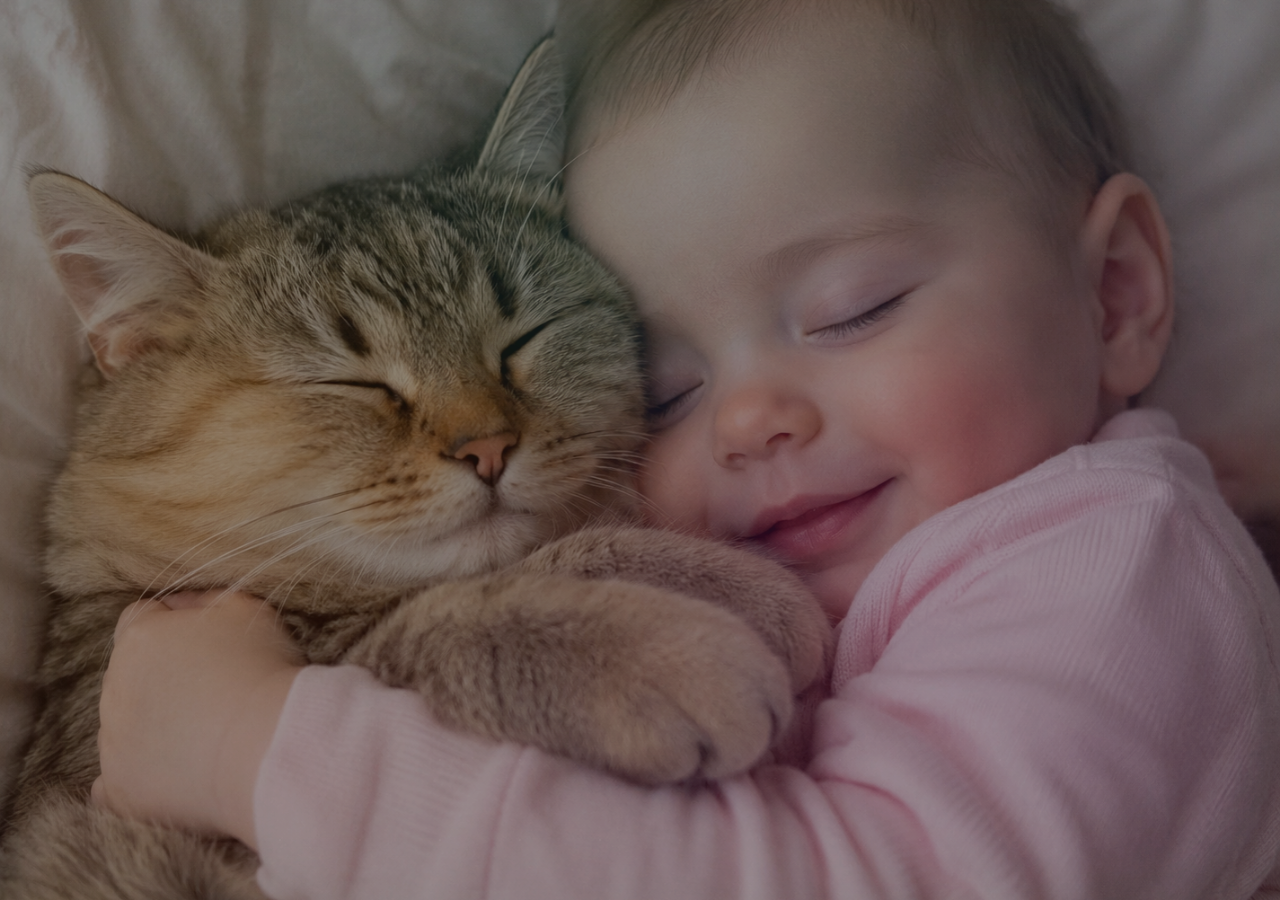
==== commit 62f37ba0: "fazendo login" ====
--- a/index.html
+++ b/index.html
@@ -4,20 +4,18 @@
   <meta charset="UTF-8" />
   <meta name="viewport" content="width=device-width, initial-scale=1.0, viewport-fit=cover" />
   <meta name="theme-color" content="#08030f" />
-  <meta name="description" content="Galeria neon oficial da Nexarium Ômega - organize imagens, vídeos e pastas com um visual cyberpunk." />
-  <title>NEXARIUM ÔMEGA — Galeria Neon</title>
+  <meta name="description" content="Login da galeria neon oficial da Nexarium Ômega." />
+  <title>Entrar — NEXARIUM ÔMEGA</title>
 
   <link rel="preconnect" href="https://fonts.googleapis.com" />
   <link rel="preconnect" href="https://fonts.gstatic.com" crossorigin />
   <link href="https://fonts.googleapis.com/css2?family=Sora:wght@400;500;600;700;800&family=Space+Grotesk:wght@400;500;600;700&family=JetBrains+Mono:wght@400;500;700&display=swap" rel="stylesheet" />
-
   <link rel="stylesheet" href="style.css" />
   <link rel="icon" type="image/png" sizes="96x96" href="logotipo/logo.png" />
   <link rel="apple-touch-icon" href="logotipo/logo.png" />
   <link rel="shortcut icon" href="logotipo/logo.png" />
 </head>
-<body>
-  <!-- Camadas decorativas de fundo -->
+<body class="auth-page">
   <div class="bg-grid" aria-hidden="true"></div>
   <div class="background-decoration" aria-hidden="true">
     <span class="gradient-orb orb-1"></span>
@@ -28,107 +26,39 @@
     <span class="gradient-orb orb-6"></span>
   </div>
 
-  <div class="particles" aria-hidden="true">
-    <span class="particle"></span><span class="particle"></span><span class="particle"></span>
-    <span class="particle"></span><span class="particle"></span><span class="particle"></span>
-    <span class="particle"></span><span class="particle"></span><span class="particle"></span>
-    <span class="particle"></span><span class="particle"></span><span class="particle"></span>
-    <span class="particle"></span><span class="particle"></span><span class="particle"></span>
-  </div>
-
-  <!-- Cabeçalho -->
-  <header class="header">
-    <div class="header-inner">
-      <div class="logo-frame">
-        <img src="logotipo/logo.png" alt="Logotipo Nexarium Ômega" class="site-logo" />
-      </div>
-      <div class="header-text">
-        <span class="header-eyebrow">Galeria oficial</span>
-        <h1>NEXARIUM ÔMEGA</h1>
-        <p>Seu acervo neon de imagens, vídeos e pastas</p>
-      </div>
-    </div>
-    <div class="clock-wrap">
-      <span class="clock-label">Horário do sistema</span>
-      <div id="clock" class="clock">00:00:00</div>
-    </div>
-  </header>
-
-  <main class="page">
-    <div class="toolbar">
-      <div class="toolbar-left">
-        <button id="backBtn" class="back-button" type="button" hidden>
-          <span class="back-arrow" aria-hidden="true">&#8592;</span> Voltar
-        </button>
-        <div class="view-toggle" aria-label="Filtrar por tipo de mídia">
-          <button id="viewImagesBtn" class="tab-btn active" type="button">
-            <span class="tab-dot" aria-hidden="true"></span> Imagens
-          </button>
-          <button id="viewVideosBtn" class="tab-btn" type="button">
-            <span class="tab-dot" aria-hidden="true"></span> Vídeos
-          </button>
+  <main class="auth-wrapper" role="main">
+    <section class="auth-card" aria-labelledby="authTitle">
+      <div class="auth-brand">
+        <img src="logotipo/logo.png" alt="Logotipo Nexarium Ômega" class="auth-logo" />
+        <div>
+          <p class="auth-eyebrow">NEXARIUM ÔMEGA</p>
+          <h1 id="authTitle">Olá, entre para acessar sua galeria</h1>
+          <p class="auth-description">Use uma conta para acessar e gerenciar suas imagens e vídeos com estilo neon.</p>
         </div>
       </div>
-      <div class="toolbar-right">
-        <div id="folderPath" class="folder-path" hidden aria-hidden="true"></div>
+
+      <div class="auth-toggle" role="tablist" aria-label="Alternar entre login e cadastro">
+        <button id="loginModeBtn" type="button" class="auth-toggle-btn active" role="tab" aria-selected="true">Login</button>
+        <button id="registerModeBtn" type="button" class="auth-toggle-btn" role="tab" aria-selected="false">Cadastro</button>
       </div>
-    </div>
 
-    <section class="content">
-      <div class="panel active" id="panel-imagens">
-        <div id="imageGallery" class="gallery-grid" aria-live="polite"></div>
-        <p id="emptyImages" class="empty-state">
-          <span class="empty-icon" aria-hidden="true">&#9671;</span>
-          <span class="empty-title">Nenhum item no banco de dados</span>
-          <span class="empty-sub">Use o botão <strong>+</strong> no canto inferior para adicionar mídias.</span>
-        </p>
-      </div>
+      <form id="authForm" class="auth-form">
+        <label class="auth-field">
+          <span>Email</span>
+          <input id="authEmail" type="email" inputmode="email" autocomplete="email" required placeholder="seu@email.com" />
+        </label>
+        <label class="auth-field">
+          <span>Senha</span>
+          <input id="authPassword" type="password" autocomplete="current-password" required placeholder="••••••••" minlength="6" />
+        </label>
+
+        <button id="authSubmitBtn" class="auth-submit" type="submit">Entrar</button>
+      </form>
+
+      <p id="authMessage" class="auth-message" aria-live="polite"></p>
     </section>
   </main>
 
-  <input id="fileInput" type="file" multiple hidden />
-
-  <!-- Botão flutuante de ações -->
-  <div class="fab-container" aria-label="Ações rápidas">
-    <div id="fabMenu" class="fab-menu" hidden>
-      <button id="fabAddPhoto" class="fab-item" type="button">
-        <span class="fab-item-icon" aria-hidden="true">&#9635;</span> Adicionar foto
-      </button>
-      <button id="fabAddVideo" class="fab-item" type="button">
-        <span class="fab-item-icon" aria-hidden="true">&#9658;</span> Adicionar vídeo
-      </button>
-      <button id="fabAddFolder" class="fab-item" type="button">
-        <span class="fab-item-icon" aria-hidden="true">&#9633;</span> Adicionar pasta
-      </button>
-      <button id="fabEditName" class="fab-item" type="button">
-        <span class="fab-item-icon" aria-hidden="true">&#9998;</span> Editar nome
-      </button>
-      <button id="fabDeleteItem" class="fab-item fab-item-danger" type="button">
-        <span class="fab-item-icon" aria-hidden="true">&#10005;</span> Excluir item
-      </button>
-    </div>
-    <button id="fabToggleBtn" class="fab-btn" type="button" aria-expanded="false" aria-label="Abrir menu de ações">
-      <span class="fab-icon" aria-hidden="true">+</span>
-    </button>
-  </div>
-
-  <!-- Lightbox de imagem e vídeo -->
-  <div id="imageModal" class="modal" hidden>
-    <div class="lightbox" role="dialog" aria-modal="true" aria-label="Visualização ampliada">
-      <button id="closeImageModal" class="close-lightbox" type="button" aria-label="Fechar visualização">&times;</button>
-      <div class="lightbox-stage">
-        <button id="prevImageBtn" class="lightbox-nav lightbox-nav-prev" type="button" aria-label="Anterior">&#8249;</button>
-        <div id="lightboxContent" class="lightbox-content">
-          <img id="lightboxImage" alt="Visualização ampliada" hidden />
-          <video id="lightboxVideo" controls hidden></video>
-        </div>
-        <button id="nextImageBtn" class="lightbox-nav lightbox-nav-next" type="button" aria-label="Próximo">&#8250;</button>
-      </div>
-      <p id="lightboxCaption"></p>
-    </div>
-  </div>
-
-  <script src="pastas.js"></script>
-  <script src="script.js"></script>
+  <script src="auth.js"></script>
 </body>
 </html>
--- a/style.css
+++ b/style.css
@@ -358,6 +358,174 @@
 /* ============================================================
  * 5. PAGE / TOOLBAR
  * ============================================================ */
+.auth-page {
+  min-height: 100vh;
+  display: grid;
+  place-items: center;
+}
+
+.auth-wrapper {
+  width: min(100%, 480px);
+  margin: 0 auto;
+  padding: var(--space-lg);
+}
+
+.auth-card {
+  background: linear-gradient(160deg, rgba(18, 10, 36, 0.96), rgba(10, 4, 18, 0.98));
+  border: 1px solid var(--glass-border);
+  border-radius: var(--radius-2xl, 32px);
+  box-shadow: var(--shadow-lg);
+  padding: var(--space-xl);
+  backdrop-filter: blur(18px);
+}
+
+.auth-brand {
+  display: grid;
+  gap: 1rem;
+  margin-bottom: var(--space-lg);
+}
+
+.auth-logo {
+  width: 60px;
+  height: 60px;
+  border-radius: 18px;
+  object-fit: cover;
+  border: 1px solid rgba(255,255,255,0.12);
+  background: rgba(255,255,255,0.05);
+}
+
+.auth-eyebrow {
+  font-family: var(--font-mono);
+  text-transform: uppercase;
+  letter-spacing: 2px;
+  color: var(--neon-cyan);
+  font-size: 0.75rem;
+}
+
+.auth-card h1 {
+  margin: 0;
+  font-family: var(--font-display);
+  font-size: clamp(2rem, 4vw, 2.6rem);
+  color: var(--text-strong);
+  line-height: 1.05;
+}
+
+.auth-description {
+  margin: 0;
+  color: var(--text-muted);
+  font-size: 0.98rem;
+  line-height: 1.7;
+}
+
+.auth-toggle {
+  display: grid;
+  grid-template-columns: 1fr 1fr;
+  gap: 0.5rem;
+  margin-bottom: var(--space-lg);
+  background: rgba(255,255,255,0.05);
+  border: 1px solid var(--glass-border);
+  border-radius: var(--radius-pill);
+  overflow: hidden;
+}
+
+.auth-toggle-btn {
+  border: none;
+  background: transparent;
+  color: var(--text);
+  padding: 0.95rem 1rem;
+  font-weight: 700;
+  cursor: pointer;
+  transition: background var(--t), color var(--t);
+}
+
+.auth-toggle-btn.active,
+.auth-toggle-btn:hover {
+  background: var(--grad-primary);
+  color: var(--text-on-accent);
+}
+
+.auth-form {
+  display: grid;
+  gap: var(--space-md);
+}
+
+.auth-field {
+  display: grid;
+  gap: 0.45rem;
+  color: var(--text-muted);
+  font-size: 0.95rem;
+}
+
+.auth-field input {
+  width: 100%;
+  border: 1px solid var(--glass-border);
+  border-radius: var(--radius-sm);
+  background: rgba(255,255,255,0.05);
+  color: var(--text-strong);
+  padding: 0.95rem 1rem;
+  font-size: 1rem;
+  transition: border-color var(--t-fast), box-shadow var(--t-fast);
+}
+
+.auth-field input:focus {
+  border-color: var(--neon-cyan);
+  box-shadow: 0 0 0 4px rgba(46,230,255,0.12);
+}
+
+.auth-submit {
+  border: none;
+  cursor: pointer;
+  background: var(--grad-secondary);
+  color: var(--text-on-accent);
+  border-radius: var(--radius-pill);
+  padding: 1rem 1.2rem;
+  font-weight: 700;
+  font-size: 1rem;
+  transition: transform var(--t-fast), box-shadow var(--t-fast);
+}
+
+.auth-submit:hover {
+  transform: translateY(-2px);
+  box-shadow: var(--glow-cyan);
+}
+
+.auth-message {
+  min-height: 1.4rem;
+  color: var(--neon-red);
+  font-weight: 600;
+  font-size: 0.95rem;
+}
+
+.auth-info {
+  color: var(--neon-cyan);
+}
+
+.user-panel {
+  display: flex;
+  align-items: center;
+  gap: 0.75rem;
+}
+
+.user-email {
+  color: var(--text-muted);
+  font-size: 0.92rem;
+}
+
+.logout-button {
+  border: 1px solid rgba(255,255,255,0.12);
+  background: rgba(255,255,255,0.05);
+  color: var(--text);
+  padding: 0.65rem 0.95rem;
+  border-radius: var(--radius-pill);
+  cursor: pointer;
+  transition: background var(--t), border-color var(--t), transform var(--t-fast);
+}
+
+.logout-button:hover {
+  background: rgba(255,255,255,0.1);
+  transform: translateY(-1px);
+}
+
 .page {
   position: relative;
   z-index: 10;
